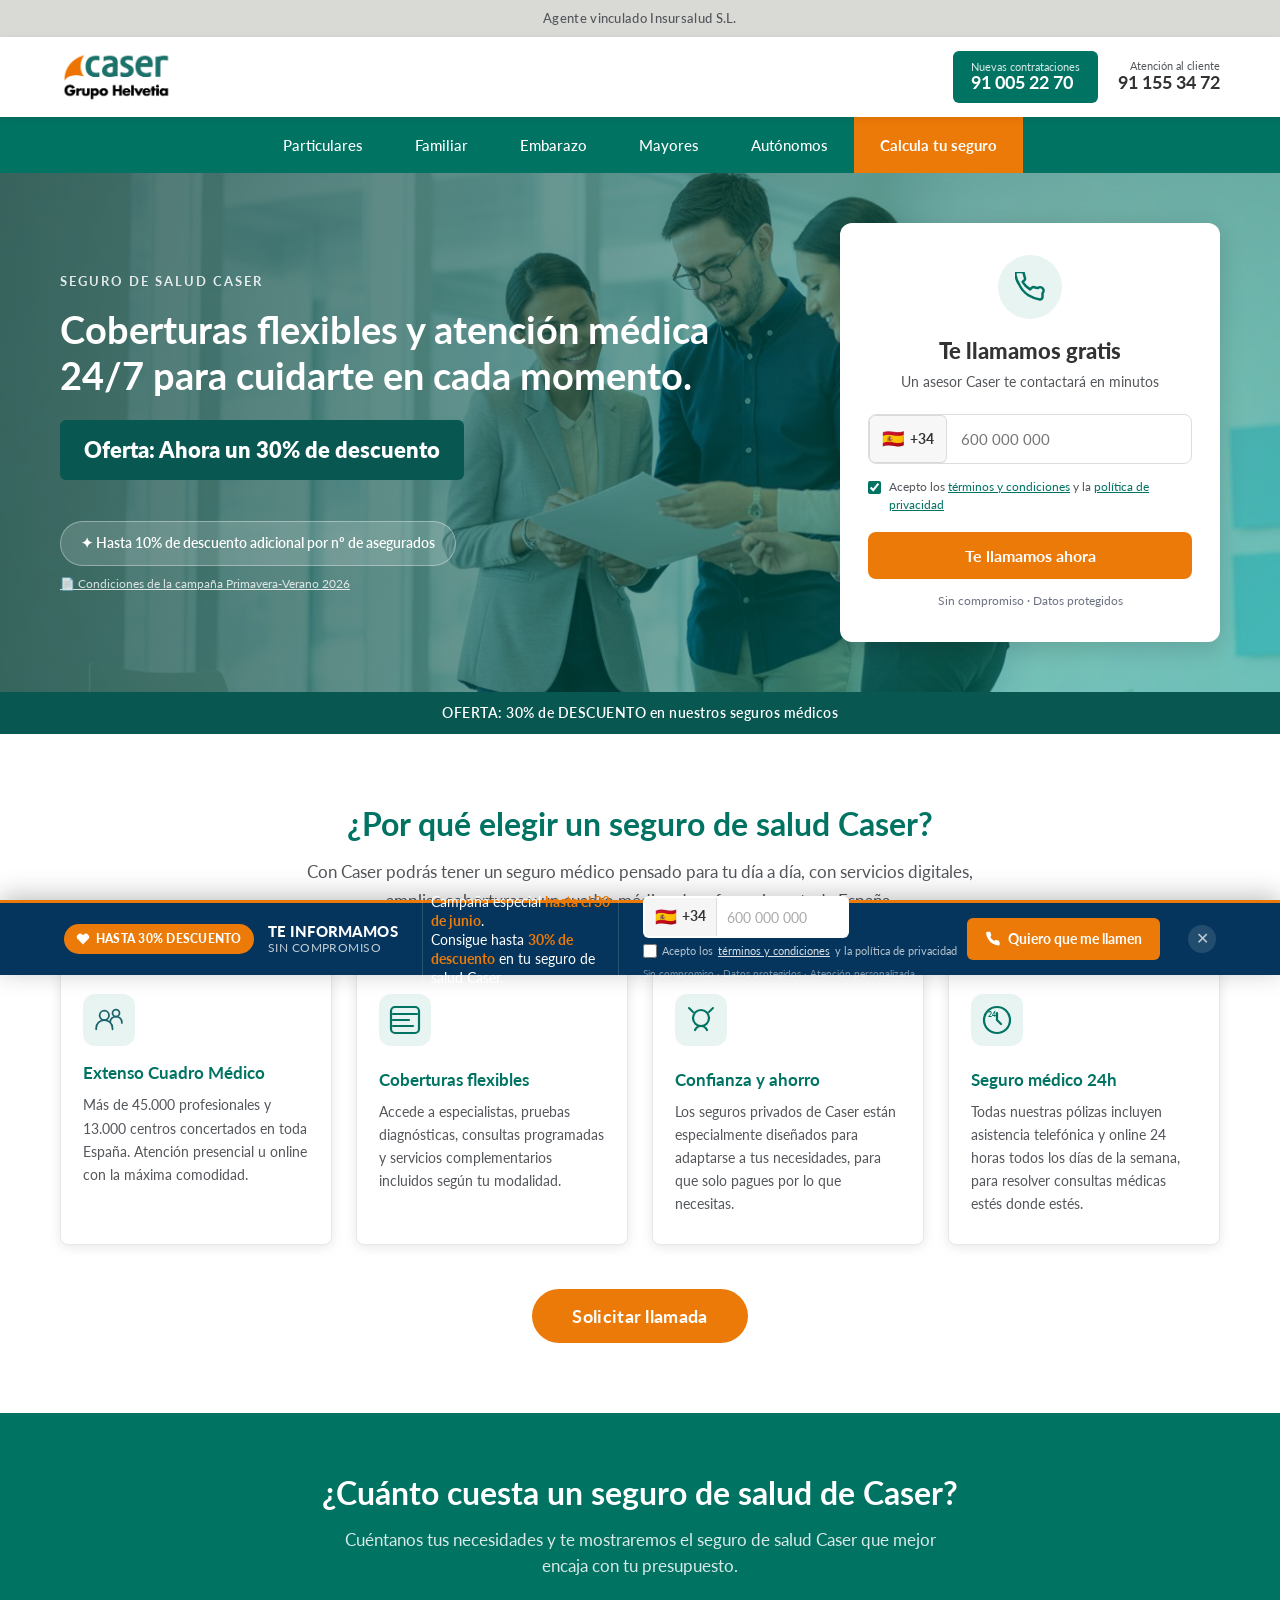
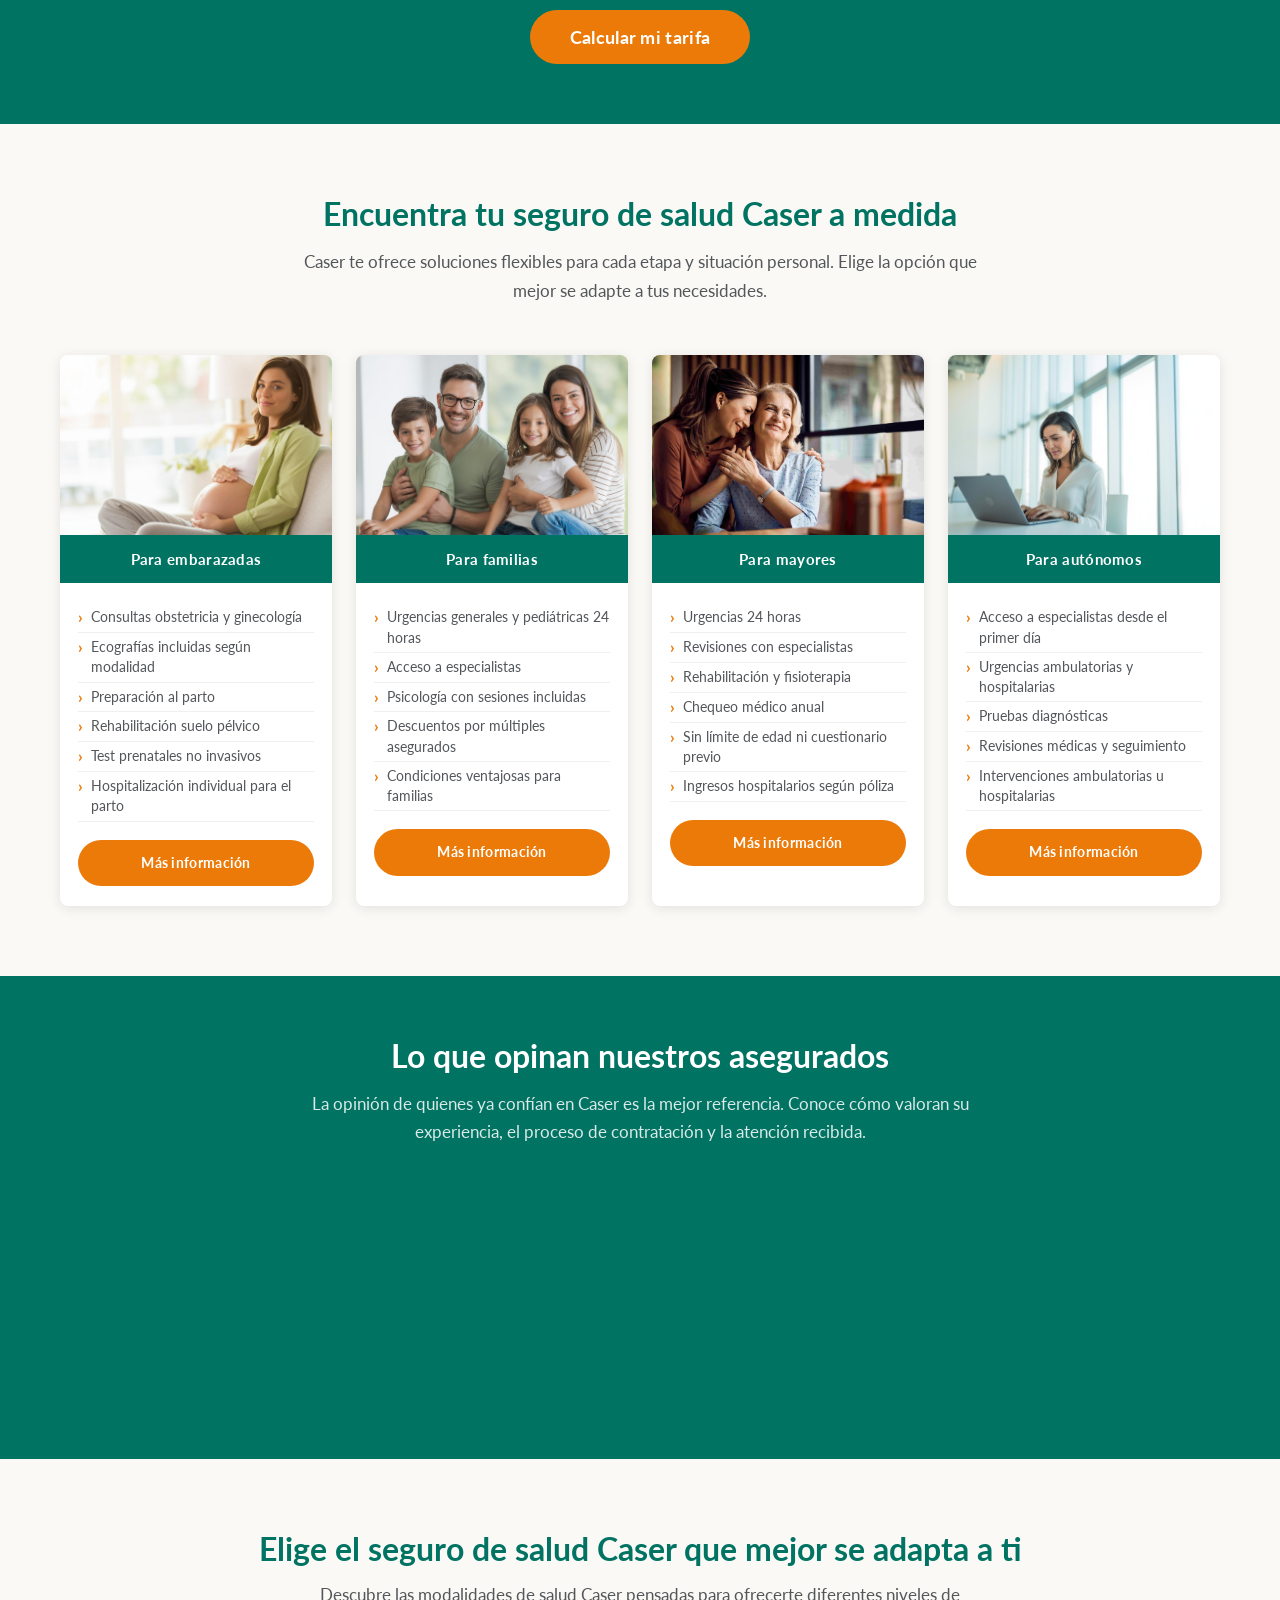
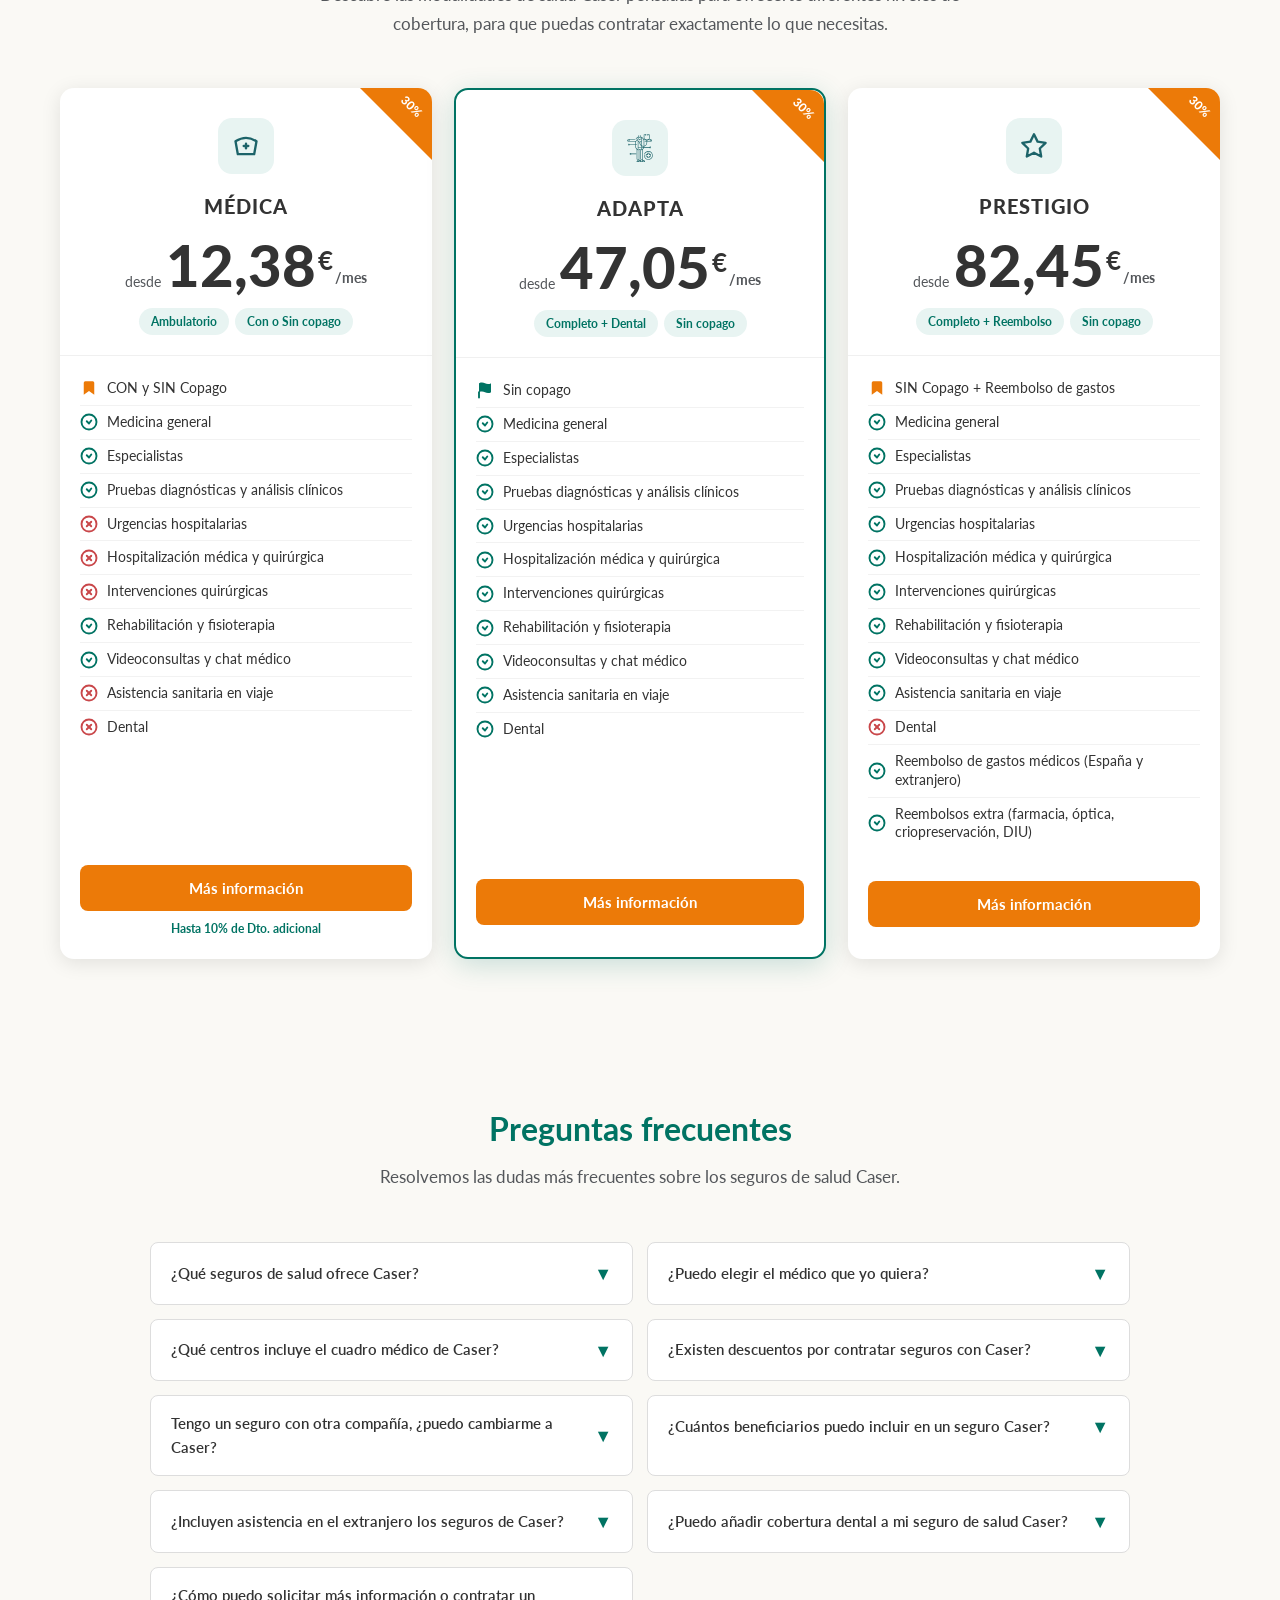
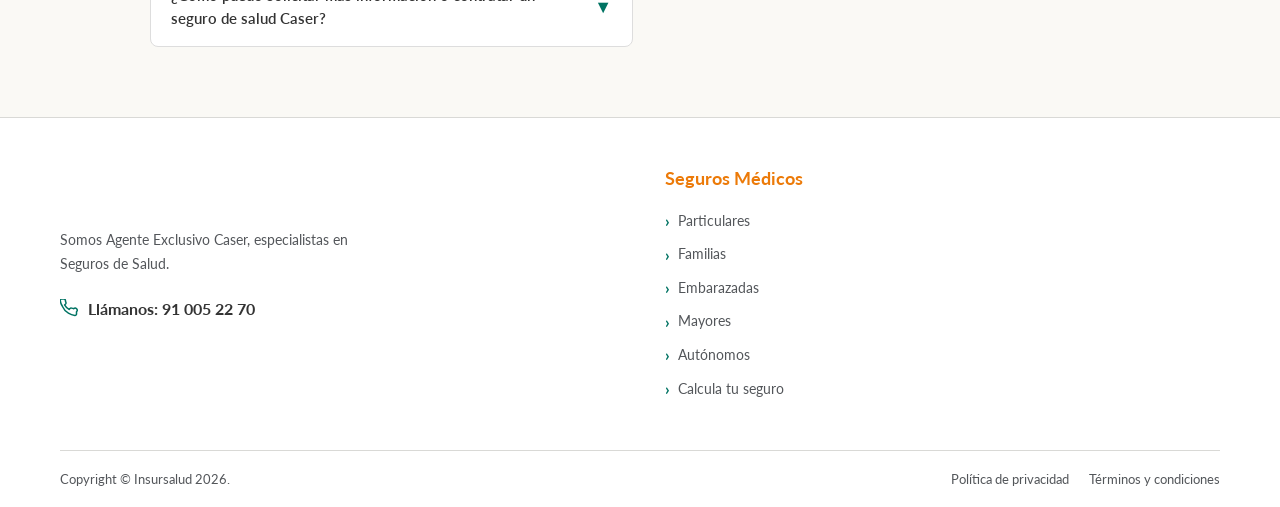
==== index.html @ 0f6c4bd5 "fix: cache bust v20260522 CSS+JS para banner sticky" ====
<!DOCTYPE html>
<html lang="es">
<head>
  <meta charset="UTF-8">
  <meta name="viewport" content="width=device-width, initial-scale=1.0">
  <meta name="description" content="Seguro de Salud Caser - Coberturas flexibles y atención médica 24/7. Hasta 30% de descuento + 1 mes gratis. Más de 45.000 profesionales y 13.000 centros.">
  <title>SEGURO DE SALUD CASER | Hasta 30% dto. y 1 mes gratis</title>
  <link rel="preconnect" href="https://fonts.googleapis.com">
  <link href="https://fonts.googleapis.com/css2?family=Lato:wght@400;700;900&display=swap" rel="stylesheet">
  <link rel="stylesheet" href="/css/styles.css?v=20260522">
  <!-- Google Tag Manager -->
  <script>(function(w,d,s,l,i){w[l]=w[l]||[];w[l].push({'gtm.start':
  new Date().getTime(),event:'gtm.js'});var f=d.getElementsByTagName(s)[0],
  j=d.createElement(s),dl=l!='dataLayer'?'&l='+l:'';j.async=true;j.src=
  'https://www.googletagmanager.com/gtm.js?id='+i+dl;f.parentNode.insertBefore(j,f);
  })(window,document,'script','dataLayer','GTM-MCS2XJCK');</script>
  <!-- End Google Tag Manager -->
  <!-- SEO Optimizado -->
  <link rel="canonical" href="https://caser.ofertaseguromedico.es/">
  <link rel="icon" type="image/svg+xml" href="/images/favicon.svg">
  <link rel="apple-touch-icon" href="/images/favicon.svg">
  <meta property="og:title" content="Seguro de Salud Caser | Hasta 30% de descuento">
  <meta property="og:description" content="Seguro de Salud Caser con coberturas flexibles y atención médica 24/7. Hasta 30% de descuento. Más de 45.000 profesionales y 13.000 centros en toda España.">
  <meta property="og:image" content="https://caser.ofertaseguromedico.es/images/hero-home.webp">
  <meta property="og:url" content="https://caser.ofertaseguromedico.es/">
  <meta property="og:type" content="website">
  <meta property="og:locale" content="es_ES">
  <meta property="og:site_name" content="Caser Seguros de Salud — Insursalud">
  <meta name="twitter:card" content="summary_large_image">
  <meta name="twitter:title" content="Seguro de Salud Caser | Hasta 30% de descuento">
  <meta name="twitter:description" content="Coberturas flexibles y atención médica 24/7. Hasta 30% de descuento. Solicita tu precio personalizado.">
  <meta name="twitter:image" content="https://caser.ofertaseguromedico.es/images/hero-home.webp">
  <script type="application/ld+json">
  {
    "@context": "https://schema.org",
    "@graph": [
    {
      "@type": "InsuranceAgency",
      "@id": "https://caser.ofertaseguromedico.es/#organization",
      "name": "Insursalud S.L. — Agente Caser Seguros",
      "url": "https://caser.ofertaseguromedico.es/",
      "logo": {
        "@type": "ImageObject",
        "url": "https://caser.ofertaseguromedico.es/images/logo-caser.png"
      },
      "description": "Agente exclusivo de Caser Seguros especializado en seguros de salud. Inscrito en la DGSFP con clave AJ0374.",
      "telephone": "+34910052270",
      "address": {
        "@type": "PostalAddress",
        "streetAddress": "Carril de los Caleros, 8 G 2-B",
        "addressLocality": "Madrid",
        "postalCode": "28023",
        "addressCountry": "ES"
      },
      "areaServed": "ES",
      "priceRange": "€€"
    },
    {
      "@type": "WebSite",
      "@id": "https://caser.ofertaseguromedico.es/#website",
      "url": "https://caser.ofertaseguromedico.es/",
      "name": "Caser Seguros de Salud",
      "description": "Seguros de salud Caser: particulares, familiar, embarazo, mayores y autónomos.",
      "inLanguage": "es-ES",
      "publisher": {"@id": "https://caser.ofertaseguromedico.es/#organization"}
    },,
    {
      "@type": "BreadcrumbList",
      "itemListElement": [
      {
        "@type": "ListItem",
        "position": 1,
        "name": "Inicio",
        "item": "https://caser.ofertaseguromedico.es/"
      }
      ]
    },
    {
      "@type": "FAQPage",
      "mainEntity": [
      {
        "@type": "Question",
        "name": "¿Qué seguros de salud ofrece Caser?",
        "acceptedAnswer": {
          "@type": "Answer",
          "text": "Caser ofrece tres modalidades principales: Médica (ambulatorio con o sin copago), Adapta (completo + dental, sin copago) y Prestigio (completo + reembolso de gastos, sin copago). También dispone de coberturas especiales para embarazadas, familias, mayores y autónomos."
        }
      },
      {
        "@type": "Question",
        "name": "¿Puedo elegir el médico que yo quiera?",
        "acceptedAnswer": {
          "@type": "Answer",
          "text": "Sí. Con el seguro Caser tienes acceso a más de 45.000 médicos y especialistas en toda España. Con la modalidad Prestigio también puedes acudir a médicos fuera del cuadro médico y solicitar reembolso de los gastos."
        }
      },
      {
        "@type": "Question",
        "name": "¿Qué centros incluye el cuadro médico de Caser?",
        "acceptedAnswer": {
          "@type": "Answer",
          "text": "El cuadro médico de Caser incluye más de 13.000 centros concertados en toda España, entre clínicas, hospitales y consultas especializadas."
        }
      },
      {
        "@type": "Question",
        "name": "¿Existen descuentos por contratar seguros con Caser?",
        "acceptedAnswer": {
          "@type": "Answer",
          "text": "Sí. Actualmente dispones de un 30% de descuento directo más 1 mes gratis. Además, puedes obtener hasta un 10% adicional de descuento en función del número de asegurados que incluyas en tu póliza."
        }
      },
      {
        "@type": "Question",
        "name": "¿Cuánto cuesta un seguro de salud Caser?",
        "acceptedAnswer": {
          "@type": "Answer",
          "text": "Los seguros de salud Caser comienzan desde 12,38€/mes para la modalidad Médica, desde 47,05€/mes para Adapta y desde 82,45€/mes para Prestigio. El precio final depende de la edad y número de asegurados."
        }
      }
      ]
    }
    ]
  }
  </script>
</head>
<body>
  <!-- Google Tag Manager (noscript) -->
  <noscript><iframe src="https://www.googletagmanager.com/ns.html?id=GTM-MCS2XJCK"
  height="0" width="0" style="display:none;visibility:hidden"></iframe></noscript>
  <!-- End Google Tag Manager (noscript) -->

  <!-- TOP BAR -->
  <div class="top-bar">Agente vinculado Insursalud S.L.</div>

  <!-- HEADER -->
  <header class="site-header">
    <div class="container">
      <div class="header-inner">
        <a href="/" class="site-logo">
          <img src="/images/logo-caser.png" alt="Caser Seguros de Salud" class="logo-img">
        </a>
        <div class="header-phones">
          <a href="tel:910052270" class="phone-cta">
            <div>
              <span class="label">Nuevas contrataciones</span>
              <span class="number">91 005 22 70</span>
            </div>
          </a>
          <div class="phone-secondary">
            <span class="label">Atención al cliente</span>
            <a href="tel:911553472" class="number">91 155 34 72</a>
          </div>
        </div>
      </div>
    </div>
  </header>

  <!-- NAVEGACIÓN -->
  <nav class="main-nav" role="navigation" aria-label="Navegación principal">
    <div class="container">
      <button class="nav-toggle" aria-label="Abrir menú" onclick="toggleNav()">☰</button>
      <div class="nav-inner" id="mainNav">
        <a href="/particulares">Particulares</a>
        <a href="/familiar">Familiar</a>
        <a href="/embarazo">Embarazo</a>
        <a href="/mayores">Mayores</a>
        <a href="/autonomos">Autónomos</a>
        <button type="button" class="nav-cta" onclick="openCallModal('')" style="cursor:pointer;border:none;">Calcula tu seguro</button>
      </div>
    </div>
  </nav>

  <!-- HERO -->
  <section class="hero">
    <div class="hero-inner">
      <div class="hero-text">
        <p class="eyebrow">SEGURO DE SALUD CASER</p>
        <h1>Coberturas flexibles y atención médica 24/7 para cuidarte en cada momento.</h1>
        <div class="hero-badge">Oferta: Ahora un 30% de descuento</div>
        <br><br>
        <span class="hero-descuento">✦ Hasta 10% de descuento adicional por nº de asegurados</span>
        <br>
        <a href="/docs/Condiciones-promocion-Primavera-Verano-2026.pdf" target="_blank" rel="noopener" style="font-size:12px;color:#fff;opacity:0.8;text-decoration:underline;margin-top:8px;display:inline-block;">📄 Condiciones de la campaña Primavera-Verano 2026</a>
      </div>
      <div class="hero-form-card">
      <div class="hf-icon"><svg xmlns="http://www.w3.org/2000/svg" width="30" height="30" viewBox="0 0 24 24" fill="none" stroke="currentColor" stroke-width="2" stroke-linecap="round" stroke-linejoin="round"><path d="M22 16.92v3a2 2 0 01-2.18 2 19.79 19.79 0 01-8.63-3.07A19.5 19.5 0 013.31 9.9 19.79 19.79 0 01.22 1.28 2 2 0 012.2 0h3a2 2 0 012 1.72c.127.96.361 1.903.7 2.81a2 2 0 01-.45 2.11L6.09 7.91a16 16 0 006 6l1.27-1.27a2 2 0 012.11-.45c.907.339 1.85.573 2.81.7A2 2 0 0122 16.92z"/></svg></div>
      <h3>Te llamamos gratis</h3>
      <p class="hf-sub">Un asesor Caser te contactará en minutos</p>
      <div class="hf-wrap" id="heroFormWrap">
        <div class="hf-phone">
          <div class="phone-prefix">
            <span class="flag">🇪🇸</span>
            <span>+34</span>
          </div>
          <input type="tel" id="heroPhone" placeholder="600 000 000" maxlength="11" oninput="formatPhone(this)" onkeydown="if(event.key==='Enter'){submitHeroForm();}">
        </div>
        <span class="phone-error-msg" id="heroPhoneError"></span>
        <div class="hf-check">
          <input type="checkbox" id="heroTerms" checked>
          <label for="heroTerms">Acepto los <a href="#" onclick="openLegalModal();return false;">términos y condiciones</a> y la <a href="#" onclick="openLegalModal();return false;">política de privacidad</a></label>
        </div>
        <button type="button" class="hf-submit" onclick="submitHeroForm()">Te llamamos ahora</button>
        <p class="hf-footer">Sin compromiso · Datos protegidos</p>
      </div>
      <div id="heroFormSuccess" style="display:none; text-align:center; padding:10px 0 20px;">
        <div style="font-size:48px; margin-bottom:12px;">✅</div>
        <p style="font-size:17px; font-weight:700; color:var(--color-primary); margin-bottom:8px;">¡Recibido!</p>
        <p style="font-size:14px; color:var(--color-text-medium);">Te llamaremos en los próximos minutos.</p>
      </div>
    </div>
    </div>
  </section>

  <!-- OFERTA BAR -->
  <div class="oferta-bar">OFERTA: 30% de DESCUENTO en nuestros seguros médicos</div>

  <!-- POR QUÉ CASER -->
  <section class="why-section">
    <div class="container">
      <h2 class="section-title">¿Por qué elegir un seguro de salud Caser?</h2>
      <p class="section-subtitle">Con Caser podrás tener un seguro médico pensado para tu día a día, con servicios digitales, amplias coberturas y un cuadro médico de referencia en toda España.</p>

      <div class="features-grid">
        <div class="feature-card">
          <div class="feature-icon-wrap"><img src="/images/group.svg" alt="" width="28" height="28" class="svg-icon"></div>
          <h3>Extenso Cuadro Médico</h3>
          <p>Más de 45.000 profesionales y 13.000 centros concertados en toda España. Atención presencial u online con la máxima comodidad.</p>
        </div>
        <div class="feature-card">
          <svg class="feature-icon" viewBox="0 0 52 52" fill="none" xmlns="http://www.w3.org/2000/svg">
            <rect width="52" height="52" rx="12" fill="#e8f4f2"/>
            <path d="M14 20h24M14 26h16M14 32h20" stroke="#007363" stroke-width="2.2" stroke-linecap="round"/>
            <rect x="12" y="13" width="28" height="26" rx="4" stroke="#007363" stroke-width="2.2"/>
          </svg>
          <h3>Coberturas flexibles</h3>
          <p>Accede a especialistas, pruebas diagnósticas, consultas programadas y servicios complementarios incluidos según tu modalidad.</p>
        </div>
        <div class="feature-card">
          <svg class="feature-icon" viewBox="0 0 52 52" fill="none" xmlns="http://www.w3.org/2000/svg">
            <rect width="52" height="52" rx="12" fill="#e8f4f2"/>
            <circle cx="26" cy="24" r="8" stroke="#007363" stroke-width="2.2"/>
            <path d="M20 36c1.5-3 3-4 6-4s4.5 1 6 4" stroke="#007363" stroke-width="2.2" stroke-linecap="round"/>
            <path d="M34 18l4-4M18 18l-4-4" stroke="#007363" stroke-width="2" stroke-linecap="round"/>
          </svg>
          <h3>Confianza y ahorro</h3>
          <p>Los seguros privados de Caser están especialmente diseñados para adaptarse a tus necesidades, para que solo pagues por lo que necesitas.</p>
        </div>
        <div class="feature-card">
          <svg class="feature-icon" viewBox="0 0 52 52" fill="none" xmlns="http://www.w3.org/2000/svg">
            <rect width="52" height="52" rx="12" fill="#e8f4f2"/>
            <circle cx="26" cy="26" r="13" stroke="#007363" stroke-width="2.2"/>
            <path d="M26 19v7l4 4" stroke="#007363" stroke-width="2.2" stroke-linecap="round" stroke-linejoin="round"/>
            <text x="17" y="23" font-size="7" fill="#007363" font-weight="700">24</text>
          </svg>
          <h3>Seguro médico 24h</h3>
          <p>Todas nuestras pólizas incluyen asistencia telefónica y online 24 horas todos los días de la semana, para resolver consultas médicas estés donde estés.</p>
        </div>
      </div>

      <div class="why-cta">
        <button class="btn btn-cta btn-lg" onclick="openCallModal('')" style="cursor:pointer;">Solicitar llamada</button>
      </div>
    </div>
  </section>

  <!-- CTA PRECIO -->
  <section class="cta-section">
    <div class="container">
      <h2>¿Cuánto cuesta un seguro de salud de Caser?</h2>
      <p>Cuéntanos tus necesidades y te mostraremos el seguro de salud Caser que mejor encaja con tu presupuesto.</p>
      <button type="button" class="btn btn-cta btn-lg" onclick="openCallModal('')">Calcular mi tarifa</button>
    </div>
  </section>

  <!-- SEGUROS A MEDIDA -->
  <section class="products-section">
    <div class="container">
      <h2 class="section-title">Encuentra tu seguro de salud Caser a medida</h2>
      <p class="section-subtitle">Caser te ofrece soluciones flexibles para cada etapa y situación personal. Elige la opción que mejor se adapte a tus necesidades.</p>

      <div class="products-grid">
        <div class="product-card">
          <div class="product-card-img" style="background-image:url('/images/seguro-salud-embarazo-caser.jpeg');background-size:cover;background-position:center top;"></div>
          <div class="product-card-header">Para embarazadas</div>
          <div class="product-card-body">
            <ul>
              <li>Consultas obstetricia y ginecología</li>
              <li>Ecografías incluidas según modalidad</li>
              <li>Preparación al parto</li>
              <li>Rehabilitación suelo pélvico</li>
              <li>Test prenatales no invasivos</li>
              <li>Hospitalización individual para el parto</li>
            </ul>
            <a href="/embarazo" class="btn btn-cta">Más información</a>
          </div>
        </div>

        <div class="product-card">
          <div class="product-card-img" style="background-image:url('/images/seguro-salud-caser-familias.jpeg');background-size:cover;background-position:center top;"></div>
          <div class="product-card-header">Para familias</div>
          <div class="product-card-body">
            <ul>
              <li>Urgencias generales y pediátricas 24 horas</li>
              <li>Acceso a especialistas</li>
              <li>Psicología con sesiones incluidas</li>
              <li>Descuentos por múltiples asegurados</li>
              <li>Condiciones ventajosas para familias</li>
            </ul>
            <a href="/familiar" class="btn btn-cta">Más información</a>
          </div>
        </div>

        <div class="product-card">
          <div class="product-card-img" style="background-image:url('/images/seguro-salud-mayores-caser.jpg');background-size:cover;background-position:center top;"></div>
          <div class="product-card-header">Para mayores</div>
          <div class="product-card-body">
            <ul>
              <li>Urgencias 24 horas</li>
              <li>Revisiones con especialistas</li>
              <li>Rehabilitación y fisioterapia</li>
              <li>Chequeo médico anual</li>
              <li>Sin límite de edad ni cuestionario previo</li>
              <li>Ingresos hospitalarios según póliza</li>
            </ul>
            <a href="/mayores" class="btn btn-cta">Más información</a>
          </div>
        </div>

        <div class="product-card">
          <div class="product-card-img" style="background-image:url('/images/seguro-salud-autonomos-caser-hero.jpeg');background-size:cover;background-position:center top;"></div>
          <div class="product-card-header">Para autónomos</div>
          <div class="product-card-body">
            <ul>
              <li>Acceso a especialistas desde el primer día</li>
              <li>Urgencias ambulatorias y hospitalarias</li>
              <li>Pruebas diagnósticas</li>
              <li>Revisiones médicas y seguimiento</li>
              <li>Intervenciones ambulatorias u hospitalarias</li>
            </ul>
            <a href="/autonomos" class="btn btn-cta">Más información</a>
          </div>
        </div>
      </div>
    </div>
  </section>

  <!-- TESTIMONIOS -->
  <section class="testimonials-section">
    <div class="container">
      <h2 class="section-title">Lo que opinan nuestros asegurados</h2>
      <p class="section-subtitle">La opinión de quienes ya confían en Caser es la mejor referencia. Conoce cómo valoran su experiencia, el proceso de contratación y la atención recibida.</p>
      <div class="testimonials-grid">
        <div class="testimonial-card">
          <p>«El proceso fue muy sencillo. Me explicaron todas las opciones y contraté en pocos minutos. Estoy tranquila sabiendo que tengo un buen respaldo.»</p>
          <div class="testimonial-author">
            <strong>María L.</strong>
            <span>42 años – Zaragoza</span>
          </div>
        </div>
        <div class="testimonial-card">
          <p>«Necesitaba un seguro flexible y con atención digital. La app me permite resolver consultas rápido y sin desplazamientos. Muy cómodo.»</p>
          <div class="testimonial-author">
            <strong>Javier M.</strong>
            <span>36 años – Valencia</span>
          </div>
        </div>
        <div class="testimonial-card">
          <p>«Buscábamos una opción familiar y nos ayudaron a elegir la modalidad adecuada. El trato fue claro, cercano y sin complicaciones.»</p>
          <div class="testimonial-author">
            <strong>Carmen y Luis</strong>
            <span>Padres de 2 niños – Sevilla</span>
          </div>
        </div>
      </div>
    </div>
  </section>

  <!-- ====================== PLANES ====================== -->
  <section class="planes-section">
    <div class="container">
      <h2 class="section-title">Elige el seguro de salud Caser que mejor se adapta a ti</h2>
      <p class="section-subtitle">Descubre las modalidades de salud Caser pensadas para ofrecerte diferentes niveles de cobertura, para que puedas contratar exactamente lo que necesitas.</p>
      <div class="planes-grid planes-grid-3">

        <div class="pc">
          <div class="pc-badge"><span>30%</span></div>
          <div class="pc-top">
            <div class="pc-icon-box"><img src="/images/nurse.svg" alt="MÉDICA" width="28" height="28" class="svg-icon"></div>
            <div class="pc-name">MÉDICA</div>
            <div class="pc-price"><span class="pc-price-from">desde</span><span class="pc-price-num">12,38</span><span class="pc-price-currency">€</span><span class="pc-price-period">/mes</span></div>
            <div class="pc-tags"><span class="pc-tag">Ambulatorio</span><span class="pc-tag">Con o Sin copago</span></div>
          </div>
<ul class="pc-features">
            <li><svg xmlns="http://www.w3.org/2000/svg" class="pc-icon" viewBox="0 0 24 24" fill="#EC7A08"><path d="M19 21l-7-5-7 5V5a2 2 0 012-2h10a2 2 0 012 2z"/></svg> CON y SIN Copago</li>
            <li><svg xmlns="http://www.w3.org/2000/svg" class="pc-icon" viewBox="0 0 24 24" fill="none" stroke="#007363" stroke-width="2.5" stroke-linecap="round" stroke-linejoin="round"><circle cx="12" cy="12" r="10"/><polyline points="9 11 12 14 15 10"/></svg> Medicina general</li>
            <li><svg xmlns="http://www.w3.org/2000/svg" class="pc-icon" viewBox="0 0 24 24" fill="none" stroke="#007363" stroke-width="2.5" stroke-linecap="round" stroke-linejoin="round"><circle cx="12" cy="12" r="10"/><polyline points="9 11 12 14 15 10"/></svg> Especialistas</li>
            <li><svg xmlns="http://www.w3.org/2000/svg" class="pc-icon" viewBox="0 0 24 24" fill="none" stroke="#007363" stroke-width="2.5" stroke-linecap="round" stroke-linejoin="round"><circle cx="12" cy="12" r="10"/><polyline points="9 11 12 14 15 10"/></svg> Pruebas diagnósticas y análisis clínicos</li>
            <li><svg xmlns="http://www.w3.org/2000/svg" class="pc-icon" viewBox="0 0 24 24" fill="none" stroke="#c9474a" stroke-width="2.5" stroke-linecap="round" stroke-linejoin="round"><circle cx="12" cy="12" r="10"/><line x1="15" y1="9" x2="9" y2="15"/><line x1="9" y1="9" x2="15" y2="15"/></svg> Urgencias hospitalarias</li>
            <li><svg xmlns="http://www.w3.org/2000/svg" class="pc-icon" viewBox="0 0 24 24" fill="none" stroke="#c9474a" stroke-width="2.5" stroke-linecap="round" stroke-linejoin="round"><circle cx="12" cy="12" r="10"/><line x1="15" y1="9" x2="9" y2="15"/><line x1="9" y1="9" x2="15" y2="15"/></svg> Hospitalización médica y quirúrgica</li>
            <li><svg xmlns="http://www.w3.org/2000/svg" class="pc-icon" viewBox="0 0 24 24" fill="none" stroke="#c9474a" stroke-width="2.5" stroke-linecap="round" stroke-linejoin="round"><circle cx="12" cy="12" r="10"/><line x1="15" y1="9" x2="9" y2="15"/><line x1="9" y1="9" x2="15" y2="15"/></svg> Intervenciones quirúrgicas</li>
            <li><svg xmlns="http://www.w3.org/2000/svg" class="pc-icon" viewBox="0 0 24 24" fill="none" stroke="#007363" stroke-width="2.5" stroke-linecap="round" stroke-linejoin="round"><circle cx="12" cy="12" r="10"/><polyline points="9 11 12 14 15 10"/></svg> Rehabilitación y fisioterapia</li>
            <li><svg xmlns="http://www.w3.org/2000/svg" class="pc-icon" viewBox="0 0 24 24" fill="none" stroke="#007363" stroke-width="2.5" stroke-linecap="round" stroke-linejoin="round"><circle cx="12" cy="12" r="10"/><polyline points="9 11 12 14 15 10"/></svg> Videoconsultas y chat médico</li>
            <li><svg xmlns="http://www.w3.org/2000/svg" class="pc-icon" viewBox="0 0 24 24" fill="none" stroke="#c9474a" stroke-width="2.5" stroke-linecap="round" stroke-linejoin="round"><circle cx="12" cy="12" r="10"/><line x1="15" y1="9" x2="9" y2="15"/><line x1="9" y1="9" x2="15" y2="15"/></svg> Asistencia sanitaria en viaje</li>
            <li><svg xmlns="http://www.w3.org/2000/svg" class="pc-icon" viewBox="0 0 24 24" fill="none" stroke="#c9474a" stroke-width="2.5" stroke-linecap="round" stroke-linejoin="round"><circle cx="12" cy="12" r="10"/><line x1="15" y1="9" x2="9" y2="15"/><line x1="9" y1="9" x2="15" y2="15"/></svg> Dental</li>
          </ul>
          <div class="pc-footer">
            <button class="pc-btn" onclick="openCallModal('MÉDICA')">Más información</button>
            <p class="pc-discount-note">Hasta 10% de Dto. adicional</p>
          </div>
        </div>
        <div class="pc pc-featured">
          <div class="pc-badge"><span>30%</span></div>
          <div class="pc-top">
            <div class="pc-icon-box"><img src="/images/healthy-check.svg" alt="ADAPTA" width="28" height="28" class="svg-icon"></div>
            <div class="pc-name">ADAPTA</div>
            <div class="pc-price"><span class="pc-price-from">desde</span><span class="pc-price-num">47,05</span><span class="pc-price-currency">€</span><span class="pc-price-period">/mes</span></div>
            <div class="pc-tags"><span class="pc-tag">Completo + Dental</span><span class="pc-tag">Sin copago</span></div>
          </div>
<ul class="pc-features">
            <li><svg xmlns="http://www.w3.org/2000/svg" class="pc-icon" viewBox="0 0 24 24"><path fill="#007363" d="M4 15s1-1 4-1 5 2 8 2 4-1 4-1V3s-1 1-4 1-5-2-8-2-4 1-4 1z"/><line x1="4" y1="22" x2="4" y2="15" stroke="#007363" stroke-width="2.5" stroke-linecap="round"/></svg> Sin copago</li>
            <li><svg xmlns="http://www.w3.org/2000/svg" class="pc-icon" viewBox="0 0 24 24" fill="none" stroke="#007363" stroke-width="2.5" stroke-linecap="round" stroke-linejoin="round"><circle cx="12" cy="12" r="10"/><polyline points="9 11 12 14 15 10"/></svg> Medicina general</li>
            <li><svg xmlns="http://www.w3.org/2000/svg" class="pc-icon" viewBox="0 0 24 24" fill="none" stroke="#007363" stroke-width="2.5" stroke-linecap="round" stroke-linejoin="round"><circle cx="12" cy="12" r="10"/><polyline points="9 11 12 14 15 10"/></svg> Especialistas</li>
            <li><svg xmlns="http://www.w3.org/2000/svg" class="pc-icon" viewBox="0 0 24 24" fill="none" stroke="#007363" stroke-width="2.5" stroke-linecap="round" stroke-linejoin="round"><circle cx="12" cy="12" r="10"/><polyline points="9 11 12 14 15 10"/></svg> Pruebas diagnósticas y análisis clínicos</li>
            <li><svg xmlns="http://www.w3.org/2000/svg" class="pc-icon" viewBox="0 0 24 24" fill="none" stroke="#007363" stroke-width="2.5" stroke-linecap="round" stroke-linejoin="round"><circle cx="12" cy="12" r="10"/><polyline points="9 11 12 14 15 10"/></svg> Urgencias hospitalarias</li>
            <li><svg xmlns="http://www.w3.org/2000/svg" class="pc-icon" viewBox="0 0 24 24" fill="none" stroke="#007363" stroke-width="2.5" stroke-linecap="round" stroke-linejoin="round"><circle cx="12" cy="12" r="10"/><polyline points="9 11 12 14 15 10"/></svg> Hospitalización médica y quirúrgica</li>
            <li><svg xmlns="http://www.w3.org/2000/svg" class="pc-icon" viewBox="0 0 24 24" fill="none" stroke="#007363" stroke-width="2.5" stroke-linecap="round" stroke-linejoin="round"><circle cx="12" cy="12" r="10"/><polyline points="9 11 12 14 15 10"/></svg> Intervenciones quirúrgicas</li>
            <li><svg xmlns="http://www.w3.org/2000/svg" class="pc-icon" viewBox="0 0 24 24" fill="none" stroke="#007363" stroke-width="2.5" stroke-linecap="round" stroke-linejoin="round"><circle cx="12" cy="12" r="10"/><polyline points="9 11 12 14 15 10"/></svg> Rehabilitación y fisioterapia</li>
            <li><svg xmlns="http://www.w3.org/2000/svg" class="pc-icon" viewBox="0 0 24 24" fill="none" stroke="#007363" stroke-width="2.5" stroke-linecap="round" stroke-linejoin="round"><circle cx="12" cy="12" r="10"/><polyline points="9 11 12 14 15 10"/></svg> Videoconsultas y chat médico</li>
            <li><svg xmlns="http://www.w3.org/2000/svg" class="pc-icon" viewBox="0 0 24 24" fill="none" stroke="#007363" stroke-width="2.5" stroke-linecap="round" stroke-linejoin="round"><circle cx="12" cy="12" r="10"/><polyline points="9 11 12 14 15 10"/></svg> Asistencia sanitaria en viaje</li>
            <li><svg xmlns="http://www.w3.org/2000/svg" class="pc-icon" viewBox="0 0 24 24" fill="none" stroke="#007363" stroke-width="2.5" stroke-linecap="round" stroke-linejoin="round"><circle cx="12" cy="12" r="10"/><polyline points="9 11 12 14 15 10"/></svg> Dental</li>
          </ul>
          <div class="pc-footer">
            <button class="pc-btn" onclick="openCallModal('ADAPTA')">Más información</button>
          </div>
        </div>
        <div class="pc">
          <div class="pc-badge"><span>30%</span></div>
          <div class="pc-top">
            <div class="pc-icon-box"><img src="/images/star.svg" alt="PRESTIGIO" width="28" height="28" class="svg-icon"></div>
            <div class="pc-name">PRESTIGIO</div>
            <div class="pc-price"><span class="pc-price-from">desde</span><span class="pc-price-num">82,45</span><span class="pc-price-currency">€</span><span class="pc-price-period">/mes</span></div>
            <div class="pc-tags"><span class="pc-tag">Completo + Reembolso</span><span class="pc-tag">Sin copago</span></div>
          </div>
<ul class="pc-features">
            <li><svg xmlns="http://www.w3.org/2000/svg" class="pc-icon" viewBox="0 0 24 24" fill="#EC7A08"><path d="M19 21l-7-5-7 5V5a2 2 0 012-2h10a2 2 0 012 2z"/></svg> SIN Copago + Reembolso de gastos</li>
            <li><svg xmlns="http://www.w3.org/2000/svg" class="pc-icon" viewBox="0 0 24 24" fill="none" stroke="#007363" stroke-width="2.5" stroke-linecap="round" stroke-linejoin="round"><circle cx="12" cy="12" r="10"/><polyline points="9 11 12 14 15 10"/></svg> Medicina general</li>
            <li><svg xmlns="http://www.w3.org/2000/svg" class="pc-icon" viewBox="0 0 24 24" fill="none" stroke="#007363" stroke-width="2.5" stroke-linecap="round" stroke-linejoin="round"><circle cx="12" cy="12" r="10"/><polyline points="9 11 12 14 15 10"/></svg> Especialistas</li>
            <li><svg xmlns="http://www.w3.org/2000/svg" class="pc-icon" viewBox="0 0 24 24" fill="none" stroke="#007363" stroke-width="2.5" stroke-linecap="round" stroke-linejoin="round"><circle cx="12" cy="12" r="10"/><polyline points="9 11 12 14 15 10"/></svg> Pruebas diagnósticas y análisis clínicos</li>
            <li><svg xmlns="http://www.w3.org/2000/svg" class="pc-icon" viewBox="0 0 24 24" fill="none" stroke="#007363" stroke-width="2.5" stroke-linecap="round" stroke-linejoin="round"><circle cx="12" cy="12" r="10"/><polyline points="9 11 12 14 15 10"/></svg> Urgencias hospitalarias</li>
            <li><svg xmlns="http://www.w3.org/2000/svg" class="pc-icon" viewBox="0 0 24 24" fill="none" stroke="#007363" stroke-width="2.5" stroke-linecap="round" stroke-linejoin="round"><circle cx="12" cy="12" r="10"/><polyline points="9 11 12 14 15 10"/></svg> Hospitalización médica y quirúrgica</li>
            <li><svg xmlns="http://www.w3.org/2000/svg" class="pc-icon" viewBox="0 0 24 24" fill="none" stroke="#007363" stroke-width="2.5" stroke-linecap="round" stroke-linejoin="round"><circle cx="12" cy="12" r="10"/><polyline points="9 11 12 14 15 10"/></svg> Intervenciones quirúrgicas</li>
            <li><svg xmlns="http://www.w3.org/2000/svg" class="pc-icon" viewBox="0 0 24 24" fill="none" stroke="#007363" stroke-width="2.5" stroke-linecap="round" stroke-linejoin="round"><circle cx="12" cy="12" r="10"/><polyline points="9 11 12 14 15 10"/></svg> Rehabilitación y fisioterapia</li>
            <li><svg xmlns="http://www.w3.org/2000/svg" class="pc-icon" viewBox="0 0 24 24" fill="none" stroke="#007363" stroke-width="2.5" stroke-linecap="round" stroke-linejoin="round"><circle cx="12" cy="12" r="10"/><polyline points="9 11 12 14 15 10"/></svg> Videoconsultas y chat médico</li>
            <li><svg xmlns="http://www.w3.org/2000/svg" class="pc-icon" viewBox="0 0 24 24" fill="none" stroke="#007363" stroke-width="2.5" stroke-linecap="round" stroke-linejoin="round"><circle cx="12" cy="12" r="10"/><polyline points="9 11 12 14 15 10"/></svg> Asistencia sanitaria en viaje</li>
            <li><svg xmlns="http://www.w3.org/2000/svg" class="pc-icon" viewBox="0 0 24 24" fill="none" stroke="#c9474a" stroke-width="2.5" stroke-linecap="round" stroke-linejoin="round"><circle cx="12" cy="12" r="10"/><line x1="15" y1="9" x2="9" y2="15"/><line x1="9" y1="9" x2="15" y2="15"/></svg> Dental</li>
            <li><svg xmlns="http://www.w3.org/2000/svg" class="pc-icon" viewBox="0 0 24 24" fill="none" stroke="#007363" stroke-width="2.5" stroke-linecap="round" stroke-linejoin="round"><circle cx="12" cy="12" r="10"/><polyline points="9 11 12 14 15 10"/></svg> Reembolso de gastos médicos (España y extranjero)</li>
            <li><svg xmlns="http://www.w3.org/2000/svg" class="pc-icon" viewBox="0 0 24 24" fill="none" stroke="#007363" stroke-width="2.5" stroke-linecap="round" stroke-linejoin="round"><circle cx="12" cy="12" r="10"/><polyline points="9 11 12 14 15 10"/></svg> Reembolsos extra (farmacia, óptica, criopreservación, DIU)</li>
          </ul>
          <div class="pc-footer">
            <button class="pc-btn" onclick="openCallModal('PRESTIGIO')">Más información</button>
          </div>
        </div>
      </div>
    </div>
  </section>
  <!-- ==================== FIN PLANES ====================

  <!-- FAQ -->
  <section class="faq-section">
    <div class="container">
      <h2 class="section-title">Preguntas frecuentes</h2>
      <p class="section-subtitle">Resolvemos las dudas más frecuentes sobre los seguros de salud Caser.</p>

      <div class="faq-grid">
        <div class="faq-item" onclick="toggleFaq(this)">
          <div class="faq-question">
            ¿Qué seguros de salud ofrece Caser?
            <span class="faq-icon">▼</span>
          </div>
          <div class="faq-answer">Caser ofrece tres modalidades principales: Médica (ambulatorio con o sin copago), Adapta (completo + dental, sin copago) y Prestigio (completo + reembolso de gastos, sin copago). También dispone de coberturas especiales para embarazadas, familias, mayores y autónomos.</div>
        </div>

        <div class="faq-item" onclick="toggleFaq(this)">
          <div class="faq-question">
            ¿Puedo elegir el médico que yo quiera?
            <span class="faq-icon">▼</span>
          </div>
          <div class="faq-answer">Sí. Con el seguro Caser tienes acceso a más de 45.000 médicos y especialistas en toda España. Con la modalidad Prestigio también puedes acudir a médicos fuera del cuadro médico y solicitar reembolso de los gastos.</div>
        </div>

        <div class="faq-item" onclick="toggleFaq(this)">
          <div class="faq-question">
            ¿Qué centros incluye el cuadro médico de Caser?
            <span class="faq-icon">▼</span>
          </div>
          <div class="faq-answer">El cuadro médico de Caser incluye más de 13.000 centros concertados en toda España, entre clínicas, hospitales y consultas especializadas. Puedes consultar el cuadro médico completo en la web oficial de Caser.</div>
        </div>

        <div class="faq-item" onclick="toggleFaq(this)">
          <div class="faq-question">
            ¿Existen descuentos por contratar seguros con Caser?
            <span class="faq-icon">▼</span>
          </div>
          <div class="faq-answer">Sí. Actualmente dispones de un 30% de descuento directo más 1 mes gratis. Además, puedes obtener hasta un 10% adicional de descuento en función del número de asegurados que incluyas en tu póliza.</div>
        </div>

        <div class="faq-item" onclick="toggleFaq(this)">
          <div class="faq-question">
            Tengo un seguro con otra compañía, ¿puedo cambiarme a Caser?
            <span class="faq-icon">▼</span>
          </div>
          <div class="faq-answer">Por supuesto. Puedes cambiar tu seguro médico a Caser en cualquier momento. Nuestros asesores te guiarán en el proceso para que el cambio sea sencillo y sin interrupciones en tu cobertura.</div>
        </div>

        <div class="faq-item" onclick="toggleFaq(this)">
          <div class="faq-question">
            ¿Cuántos beneficiarios puedo incluir en un seguro Caser?
            <span class="faq-icon">▼</span>
          </div>
          <div class="faq-answer">Puedes incluir todos los miembros de tu familia o grupo que desees. A mayor número de asegurados, mayor descuento obtendrás, hasta un 10% adicional sobre el precio de la póliza.</div>
        </div>

        <div class="faq-item" onclick="toggleFaq(this)">
          <div class="faq-question">
            ¿Incluyen asistencia en el extranjero los seguros de Caser?
            <span class="faq-icon">▼</span>
          </div>
          <div class="faq-answer">Las modalidades Adapta y Prestigio incluyen asistencia sanitaria en viaje al extranjero. Con el seguro Prestigio, además, puedes obtener reembolso de gastos médicos incurridos tanto en España como en el extranjero.</div>
        </div>

        <div class="faq-item" onclick="toggleFaq(this)">
          <div class="faq-question">
            ¿Puedo añadir cobertura dental a mi seguro de salud Caser?
            <span class="faq-icon">▼</span>
          </div>
          <div class="faq-answer">La modalidad Adapta incluye cobertura dental de serie. Si contratas la modalidad Médica, puedes consultar con nuestros asesores las opciones para añadir cobertura dental complementaria.</div>
        </div>

        <div class="faq-item" onclick="toggleFaq(this)">
          <div class="faq-question">
            ¿Cómo puedo solicitar más información o contratar un seguro de salud Caser?
            <span class="faq-icon">▼</span>
          </div>
          <div class="faq-answer">Puedes solicitar información llamando al 91 005 22 70 (nuevas contrataciones), rellenando el formulario de esta página o calculando tu tarifa directamente en nuestra sección "Calcula tu seguro". Uno de nuestros asesores te contactará sin compromiso.</div>
        </div>
      </div>
    </div>
  </section>

  <!-- FOOTER -->
  <footer class="site-footer">
    <div class="container">
      <div class="footer-inner">
        <div class="footer-brand">
          <div class="logo-wrap">
            <img src="/images/logo-caser-blanco.png" alt="Caser Seguros" class="logo-img-footer">
          </div>
          <p>Somos Agente Exclusivo Caser, especialistas en Seguros de Salud.</p>
          <div class="footer-phone">
            <svg width="18" height="18" viewBox="0 0 24 24" fill="none" stroke="#007363" stroke-width="2" stroke-linecap="round" stroke-linejoin="round"><path d="M22 16.92v3a2 2 0 01-2.18 2 19.79 19.79 0 01-8.63-3.07A19.5 19.5 0 013.31 9.9 19.79 19.79 0 01.22 1.28 2 2 0 012.2 0h3a2 2 0 012 1.72c.127.96.361 1.903.7 2.81a2 2 0 01-.45 2.11L6.09 7.91a16 16 0 006 6l1.27-1.27a2 2 0 012.11-.45c.907.339 1.85.573 2.81.7A2 2 0 0122 16.92z"/></svg>
            <span>Llámanos: <a href="tel:910052270">91 005 22 70</a></span>
          </div>
        </div>
        <div class="footer-nav">
          <h4>Seguros Médicos</h4>
          <ul>
            <li><a href="/particulares">Particulares</a></li>
            <li><a href="/familiar">Familias</a></li>
            <li><a href="/embarazo">Embarazadas</a></li>
            <li><a href="/mayores">Mayores</a></li>
            <li><a href="/autonomos">Autónomos</a></li>
            <li><a href="#" onclick="openCallModal('');return false;">Calcula tu seguro</a></li>
          </ul>
        </div>
      </div>
      <div class="footer-bottom">
        <p>Copyright © Insursalud 2026.</p>
        <div class="footer-legal">
          <a href="#" onclick="openLegalModal();return false;">Política de privacidad</a>
          <a href="#" onclick="openLegalModal();return false;">Términos y condiciones</a>
        </div>
      </div>
    </div>
  </footer>

  <!-- MODAL TE LLAMAMOS -->
  <div class="call-modal-overlay" id="callModal">
    <div class="call-modal">
      <button class="call-modal-close" onclick="closeCallModal()">&times;</button>
      <div class="call-modal-icon">
        <svg xmlns="http://www.w3.org/2000/svg" viewBox="0 0 24 24" fill="none" stroke="#007363" stroke-width="2" stroke-linecap="round" stroke-linejoin="round"><path d="M22 16.92v3a2 2 0 01-2.18 2 19.79 19.79 0 01-8.63-3.07A19.5 19.5 0 013.31 9.9 19.79 19.79 0 01.22 1.28 2 2 0 012.2 0h3a2 2 0 012 1.72c.127.96.361 1.903.7 2.81a2 2 0 01-.45 2.11L6.09 7.91a16 16 0 006 6l1.27-1.27a2 2 0 012.11-.45c.907.339 1.85.573 2.81.7A2 2 0 0122 16.92z"/></svg>
      </div>
      <h3>Te llamamos gratis</h3>
      <p class="call-modal-sub">Un asesor Caser te contactará en minutos</p>
      <span class="call-modal-plan-name" id="callModalPlanName"></span>

      <!-- Formulario -->
      <div class="call-modal-form-wrap">
        <div class="call-modal-phone">
          <div class="phone-prefix"><span>🇪🇸</span><span>+34</span></div>
          <input type="tel" placeholder="600 000 000" id="callModalPhone" maxlength="11" oninput="formatPhone(this)" onkeydown="if(event.key==='Enter'){submitCallModal();}">
        </div>
        <span class="phone-error-msg" id="callModalPhoneError"></span>
        <div class="call-modal-check">
          <input type="checkbox" id="callModalTerms" checked>
          <label for="callModalTerms">Acepto los <a href="#" onclick="openLegalModal();return false;">términos y condiciones</a> y la <a href="#" onclick="openLegalModal();return false;">política de privacidad</a></label>
        </div>
        <!-- Campo oculto tarificador para HubSpot -->
        <input type="hidden" id="callModalTarificador" value="400">
        <button type="button" class="call-modal-submit" onclick="submitCallModal()">Te llamamos ahora</button>
      </div>

      <!-- Estado de éxito -->
      <div id="callModalSuccess" style="display:none; text-align:center; padding: 10px 0 20px;">
        <div style="font-size:48px; margin-bottom:12px;">✅</div>
        <p style="font-size:17px; font-weight:700; color:var(--color-primary); margin-bottom:8px;">¡Recibido!</p>
        <p style="font-size:14px; color:var(--color-text-medium);">Te llamaremos en los próximos minutos.</p>
        <button onclick="closeCallModal()" style="margin-top:18px; background:var(--color-primary); color:#fff; border:none; border-radius:8px; padding:10px 28px; font-size:14px; font-weight:700; cursor:pointer;">Cerrar</button>
      </div>

      <p class="call-modal-footer-note">Sin compromiso · Datos protegidos</p>
    </div>
  </div>


  <script src="/js/main.js?v=20260522c"></script>
  <!-- ── BARRA FLOTANTE MOBILE ── -->
  <div class="mobile-cta-bar">
    <button type="button" class="mcta-btn mcta-modal" onclick="openCallModal('')">
      <svg xmlns="http://www.w3.org/2000/svg" width="18" height="18" viewBox="0 0 24 24" fill="none" stroke="currentColor" stroke-width="2.2" stroke-linecap="round" stroke-linejoin="round"><path d="M22 16.92v3a2 2 0 01-2.18 2 19.79 19.79 0 01-8.63-3.07A19.5 19.5 0 013.31 9.9 19.79 19.79 0 01.22 1.28 2 2 0 012.2 0h3a2 2 0 012 1.72c.127.96.361 1.903.7 2.81a2 2 0 01-.45 2.11L6.09 7.91a16 16 0 006 6l1.27-1.27a2 2 0 012.11-.45c.907.339 1.85.573 2.81.7A2 2 0 0122 16.92z"/></svg>
      Te llamamos
    </button>
    <a class="mcta-btn mcta-tel" href="tel:910052270">
      <svg xmlns="http://www.w3.org/2000/svg" width="18" height="18" viewBox="0 0 24 24" fill="none" stroke="currentColor" stroke-width="2.2" stroke-linecap="round" stroke-linejoin="round"><path d="M22 16.92v3a2 2 0 01-2.18 2 19.79 19.79 0 01-8.63-3.07A19.5 19.5 0 013.31 9.9 19.79 19.79 0 01.22 1.28 2 2 0 012.2 0h3a2 2 0 012 1.72c.127.96.361 1.903.7 2.81a2 2 0 01-.45 2.11L6.09 7.91a16 16 0 006 6l1.27-1.27a2 2 0 012.11-.45c.907.339 1.85.573 2.81.7A2 2 0 0122 16.92z"/></svg>
      91 005 22 70
    </a>
  </div>


  <!-- MODAL AVISO LEGAL / POLÍTICA DE PRIVACIDAD -->
  <div class="legal-modal-overlay" id="legalModal" role="dialog" aria-modal="true" aria-labelledby="legalModalTitle">
    <div class="legal-modal">
      <button class="legal-modal-close" onclick="closeLegalModal()" aria-label="Cerrar">&times;</button>

      <h2 id="legalModalTitle">Aviso Legal y Política de Privacidad</h2>

      <div class="legal-block">
        <p><strong>INSURSALUD, S.L.</strong> inscrita en la Dirección General de Seguros y Fondos de Pensiones (DGSFP) con la clave AJ0374, autorizada para realizar la actividad de mediación de seguros con contrato de agencia vinculada con <strong>CASER SEGUROS</strong>.</p>
        <p>CIF: B-21975222</p>
        <p>INSURSALUD tiene concertado un seguro de Responsabilidad Civil y cubiertas las garantías financieras conforme a la normativa vigente.</p>
      </div>

      <h3>Finalidad</h3>
      <p>Directorio de contactos, gestión administrativa y comercial de INSURSALUD, S.L. para la celebración, como mediador, de contratos de seguros con la entidad CASER SEGUROS Y REASEGUROS, S.A. y, en su caso, con otras aseguradoras con las que mantenga contrato de agencia vinculada debidamente inscrito en la DGSFP.</p>

      <h3>Legitimación</h3>
      <p>Celebración y ejecución de contrato y consentimiento del interesado.</p>

      <h3>Destinatarios</h3>
      <p>No se cederán datos a terceros, salvo obligación legal. No tendrán la consideración de terceros las entidades aseguradoras con las que INSURSALUD, S.L. mantenga contrato de agencia vinculada, así como las entidades con las que exista relación contractual necesaria para la prestación del servicio, y los proveedores que actúen como encargados del tratamiento conforme al artículo 28 del RGPD.</p>

      <h3>Derechos</h3>
      <p>De acceso, rectificación, supresión, limitación del tratamiento, portabilidad y oposición, tal como se detalla en la información adicional.</p>

      <h3>Información adicional</h3>
      <p>Puede consultar la información adicional y detallada sobre protección de datos personales contactando con nosotros en el teléfono <strong>91 005 22 70</strong>.</p>

      <hr class="legal-modal-divider">

      <h3>¿Quién es el responsable del tratamiento de tus datos?</h3>
      <div class="legal-block">
        <p><strong>INSURSALUD, S.L.</strong></p>
        <p>CIF: B-21975222</p>
        <p>Carril de los Caleros, 8 G 2-B, 28023 Madrid</p>
        <p>Teléfono: <a href="tel:910052270" style="color:var(--color-primary);">91 005 22 70</a></p>
      </div>

      <h3>¿Con qué finalidad tratamos tus datos personales?</h3>
      <p>Los datos personales que nos facilites serán tratados con las siguientes finalidades:</p>
      <ul>
        <li>Facilitarte la información solicitada sobre los productos y servicios de seguros que comercializamos.</li>
        <li>Gestionar las solicitudes y actividades propias de mediación de seguros, conforme a los contratos de agencia vinculada que INSURSALUD, S.L. mantiene con CASER SEGUROS y otras entidades debidamente autorizadas.</li>
        <li>Cumplir las obligaciones legales derivadas de la normativa de distribución de seguros, prevención del blanqueo de capitales y normativa fiscal.</li>
      </ul>
      <p>INSURSALUD, S.L. no utilizará tus datos personales para fines distintos de los anteriores sin tu consentimiento previo y expreso, y se compromete a mantener el secreto profesional y adoptar las medidas técnicas y organizativas adecuadas para garantizar su confidencialidad.</p>
      <p>En caso de que facilites datos de terceros, garantizas haberles informado y obtenido su consentimiento previo.</p>

      <h3>¿Por cuánto tiempo conservaremos tus datos?</h3>
      <p>Si el seguro no llega a formalizarse, los datos se conservarán durante un plazo máximo de dos años desde la última manifestación de interés.</p>
      <p>En caso de celebrarse el contrato de seguro, los datos se conservarán mientras dure la relación contractual y, posteriormente, durante el tiempo en que puedan exigirse responsabilidades legales o derivadas de la mediación (máximo cinco años).</p>

      <h3>¿Cuál es la base legal del tratamiento?</h3>
      <ul>
        <li><strong>Ejecución del contrato o medidas precontractuales</strong> (art. 6.1.b RGPD): para la gestión de solicitudes, elaboración de presupuestos y contratación de seguros.</li>
        <li><strong>Cumplimiento de obligaciones legales</strong> (art. 6.1.c RGPD): normativa de distribución de seguros, prevención del blanqueo de capitales, obligaciones contables y fiscales.</li>
        <li><strong>Consentimiento del interesado</strong> (art. 6.1.a RGPD): para el envío de comunicaciones comerciales y para la cesión de datos a las entidades aseguradoras con las que INSURSALUD mantiene contratos de agencia vinculada.</li>
      </ul>

      <h3>¿A qué destinatarios se comunicarán tus datos?</h3>
      <p>Tus datos podrán ser comunicados a:</p>
      <ul>
        <li>CASER SEGUROS Y REASEGUROS, S.A., y otras aseguradoras con las que INSURSALUD mantenga contrato de agencia vinculada.</li>
        <li>Administraciones públicas y autoridades competentes cuando sea legalmente exigible.</li>
        <li>Proveedores de servicios tecnológicos, informáticos o de soporte que actúen como encargados del tratamiento, bajo contrato conforme al artículo 28 del RGPD.</li>
      </ul>

      <h3>¿INSURSALUD te enviará comunicaciones comerciales?</h3>
      <p>Con tu consentimiento expreso, INSURSALUD, S.L. podrá contactarte por correo postal, electrónico, SMS u otros medios equivalentes para remitirte comunicaciones comerciales sobre productos y servicios aseguradores de CASER SEGUROS o de otras entidades con las que tenga contrato de agencia vinculada.</p>
      <p>Podrás revocar este consentimiento en cualquier momento llamando al <a href="tel:910052270" style="color:var(--color-primary);">91 005 22 70</a> o mediante comunicación escrita a la dirección postal de la empresa.</p>

      <h3>¿Cuáles son tus derechos cuando nos facilitas tus datos?</h3>
      <p>Puedes ejercitar tus derechos de acceso, rectificación, supresión, oposición, limitación del tratamiento y portabilidad de tus datos personales dirigiéndote a:</p>
      <div class="legal-block">
        <p><strong>INSURSALUD, S.L.</strong></p>
        <p>Teléfono: <a href="tel:910052270" style="color:var(--color-primary);">91 005 22 70</a></p>
      </div>
      <p>Asimismo, puedes presentar una reclamación ante la <strong>Agencia Española de Protección de Datos (AEPD)</strong> en <a href="https://www.aepd.es" target="_blank" rel="noopener" style="color:var(--color-primary);">www.aepd.es</a> si consideras que tus derechos no han sido atendidos adecuadamente.</p>

      <h3>Modificación de la política de privacidad</h3>
      <p>INSURSALUD, S.L. podrá modificar su política de privacidad en cualquier momento para adaptarla a cambios legislativos o de su actividad. Cualquier modificación relevante será comunicada de forma visible y, cuando proceda, se solicitará nuevamente tu consentimiento.</p>

      <h3>Sistema de exclusión publicitaria</h3>
      <p>Para evitar recibir publicidad no deseada de entidades con las que no mantengas relación, puedes inscribirte gratuitamente en el servicio de exclusión publicitaria <a href="https://www.listarobinson.es" target="_blank" rel="noopener" style="color:var(--color-primary);">www.listarobinson.es</a>. Los menores de 14 años deberán hacerlo a través de sus representantes legales.</p>

    </div>
  </div>

  <!-- ============================================================
       STICKY SCROLL BANNER — Desktop only — Campaña 30% descuento
       ============================================================ -->
  <div id="sticky-banner" role="complementary" aria-label="Oferta especial Caser">
    <div class="sb-inner">

      <!-- LEFT: Badge + headline -->
      <div class="sb-left">
        <div class="sb-badge">
          <svg viewBox="0 0 24 24" xmlns="http://www.w3.org/2000/svg"><path d="M20.84 4.61a5.5 5.5 0 0 0-7.78 0L12 5.67l-1.06-1.06a5.5 5.5 0 0 0-7.78 7.78l1.06 1.06L12 21.23l7.78-7.78 1.06-1.06a5.5 5.5 0 0 0 0-7.78z"/></svg>
          Hasta 30% DESCUENTO
        </div>
        <div class="sb-headline">
          <strong>Te informamos</strong>
          <span>Sin compromiso</span>
        </div>
      </div>

      <!-- CENTER: Campaign copy -->
      <div class="sb-copy">
        Campaña especial <strong>hasta el 30 de junio</strong>.<br>
        Consigue hasta <strong>30% de descuento</strong> en tu seguro de salud Caser.
      </div>

      <!-- RIGHT: Phone form -->
      <form class="sb-form" id="sb-form" novalidate>
        <div class="sb-right-col">
          <div class="sb-phone-wrap">
            <div class="sb-prefix">
              <span class="sb-flag">🇪🇸</span>
              <span>+34</span>
            </div>
            <input type="tel" id="sb-phone" placeholder="600 000 000" maxlength="11" autocomplete="tel" aria-label="Tu número de teléfono">
          </div>
          <label class="sb-terms">
            <input type="checkbox" id="sb-terms" required>
            Acepto los <a href="/legal.html" target="_blank">términos y condiciones</a> y la política de privacidad
          </label>
          <span class="sb-trust">Sin compromiso · Datos protegidos · Atención personalizada</span>
        </div>

        <button type="submit" class="sb-cta-btn" aria-label="Solicitar que me llamen">
          <svg viewBox="0 0 24 24" xmlns="http://www.w3.org/2000/svg"><path d="M22 16.92v3a2 2 0 0 1-2.18 2 19.79 19.79 0 0 1-8.63-3.07A19.5 19.5 0 0 1 4.69 12a19.79 19.79 0 0 1-3.07-8.67A2 2 0 0 1 3.6 1.27h3a2 2 0 0 1 2 1.72c.127.96.361 1.903.7 2.81a2 2 0 0 1-.45 2.11L7.91 8.91a16 16 0 0 0 6 6l.91-.91a2 2 0 0 1 2.11-.45c.907.339 1.85.573 2.81.7a2 2 0 0 1 1.72 2.02z"/></svg>
          Quiero que me llamen
        </button>
      </form>

      <!-- Close button -->
      <button class="sb-close" id="sb-close-btn" aria-label="Cerrar banner">✕</button>

      <!-- Error message -->
      <span class="sb-error" id="sb-error" role="alert"></span>
    </div>
  </div>
  <!-- END STICKY BANNER -->

</body>
</html>
---- css/styles.css ----
/* ============================================================
   CASER SEGUROS DE SALUD - Estilos Globales
   Colores extraídos de: caser.ofertaseguromedico.es
   ============================================================ */

/* ---- Variables de Color ---- */
:root {
  --color-primary: #007363;
  --color-primary-dark: #095751;
  --color-primary-light: #e8f4f2;
  --color-cta: #EC7A08;
  --color-cta-hover: #d46c06;
  --color-text: #333333;
  --color-text-medium: #53565A;
  --color-text-light: #6b7280;
  --color-light-gray: #D9D9D6;
  --color-off-white: #FAF9F5;
  --color-dark-blue: #05355C;
  --color-white: #ffffff;
  --color-check: #007363;
  --color-cross: #d9534f;

  /* Tipografía */
  --font-main: 'Lato', 'Helvetica Neue', Arial, sans-serif;
  --font-size-base: 16px;

  /* Espaciados */
  --section-padding: 70px 0;
  --container-max: 1200px;
  --border-radius: 8px;
  --border-radius-lg: 12px;
  --shadow: 0 2px 12px rgba(0,0,0,0.10);
  --shadow-hover: 0 6px 24px rgba(0,0,0,0.15);
}

/* ---- Reset & Base ---- */
*, *::before, *::after {
  box-sizing: border-box;
  margin: 0;
  padding: 0;
}

html {
  scroll-behavior: smooth;
}

body {
  font-family: var(--font-main);
  font-size: var(--font-size-base);
  color: var(--color-text);
  background: var(--color-white);
  line-height: 1.6;
}

a {
  text-decoration: none;
  color: inherit;
  transition: color 0.2s;
}

img {
  max-width: 100%;
  height: auto;
  display: block;
}

ul {
  list-style: none;
}

/* ---- Contenedor Principal ---- */
.container {
  max-width: var(--container-max);
  margin: 0 auto;
  padding: 0 20px;
}

/* ---- Botones ---- */
.btn {
  display: inline-block;
  padding: 14px 30px;
  border-radius: 30px;
  font-family: var(--font-main);
  font-size: 16px;
  font-weight: 700;
  cursor: pointer;
  border: none;
  transition: all 0.25s ease;
  text-align: center;
  letter-spacing: 0.3px;
}

.btn-cta {
  background: var(--color-cta);
  color: var(--color-white);
}
.btn-cta:hover {
  background: var(--color-cta-hover);
  transform: translateY(-2px);
  box-shadow: 0 4px 16px rgba(236,122,8,0.35);
  color: var(--color-white);
}

.btn-primary {
  background: var(--color-primary);
  color: var(--color-white);
}
.btn-primary:hover {
  background: var(--color-primary-dark);
  transform: translateY(-2px);
  color: var(--color-white);
}

.btn-outline {
  background: transparent;
  border: 2px solid var(--color-white);
  color: var(--color-white);
}
.btn-outline:hover {
  background: var(--color-white);
  color: var(--color-primary);
}

.btn-lg {
  padding: 16px 40px;
  font-size: 18px;
}

/* ---- Tipografía ---- */
h1, h2, h3, h4, h5 {
  line-height: 1.25;
  font-weight: 700;
}

.section-title {
  font-size: 2rem;
  color: var(--color-primary);
  text-align: center;
  margin-bottom: 14px;
}

.section-subtitle {
  font-size: 1.05rem;
  color: var(--color-text-medium);
  text-align: center;
  max-width: 700px;
  margin: 0 auto 50px;
  line-height: 1.7;
}

/* ---- TOP BAR ---- */
.top-bar {
  background: var(--color-light-gray);
  text-align: center;
  padding: 8px 20px;
  font-size: 13px;
  color: var(--color-text-medium);
  font-weight: 500;
  letter-spacing: 0.3px;
}

/* ---- HEADER ---- */
.site-header {
  background: var(--color-white);
  padding: 14px 0;
  position: sticky;
  top: 0;
  z-index: 1000;
  box-shadow: 0 2px 8px rgba(0,0,0,0.08);
}

.header-inner {
  display: flex;
  align-items: center;
  justify-content: space-between;
  gap: 20px;
}

.site-logo {
  display: flex;
  align-items: center;
  text-decoration: none;
}

.site-logo img {
  height: 52px;
  width: auto;
}

/* Logo SVG fallback */
.logo-svg-wrap {
  display: flex;
  flex-direction: column;
  line-height: 1;
}
.logo-svg-wrap .logo-main {
  font-size: 32px;
  font-weight: 900;
  color: var(--color-primary);
  letter-spacing: -1px;
}
.logo-svg-wrap .logo-sub {
  font-size: 11px;
  color: var(--color-text-medium);
  letter-spacing: 1px;
  text-transform: uppercase;
}

.header-phones {
  display: flex;
  align-items: center;
  gap: 20px;
}

.phone-cta {
  display: flex;
  align-items: center;
  gap: 10px;
  background: var(--color-primary);
  color: var(--color-white);
  padding: 10px 18px;
  border-radius: 6px;
  font-weight: 700;
}

.phone-cta .label {
  font-size: 11px;
  font-weight: 400;
  display: block;
  line-height: 1;
  opacity: 0.85;
}

.phone-cta .number {
  font-size: 18px;
  display: block;
  line-height: 1.2;
}

.phone-secondary {
  text-align: right;
}

.phone-secondary .label {
  font-size: 11px;
  color: var(--color-text-medium);
  display: block;
  line-height: 1;
}

.phone-secondary .number {
  font-size: 18px;
  font-weight: 700;
  color: var(--color-text);
  display: block;
  line-height: 1.3;
}

/* ---- NAVEGACIÓN ---- */
.main-nav {
  background: var(--color-primary);
}

.nav-inner {
  display: flex;
  align-items: center;
  justify-content: center;
  gap: 0;
}

.nav-inner a {
  color: var(--color-white);
  padding: 16px 26px;
  font-size: 15px;
  font-weight: 500;
  transition: background 0.2s;
  display: block;
  white-space: nowrap;
}

.nav-inner a:hover,
.nav-inner a.active {
  background: var(--color-primary-dark);
}

.nav-inner a.nav-cta,
.nav-inner button.nav-cta {
  background: var(--color-cta) !important;
  font-weight: 700;
  border-radius: 0;
  color: var(--color-white) !important;
  text-decoration: none;
  align-self: stretch;
  display: flex;
  align-items: center;
  padding: 0 26px;
  font-size: 15px;
  font-family: var(--font-main);
}

.nav-inner a.nav-cta:hover,
.nav-inner button.nav-cta:hover {
  background: var(--color-cta-hover) !important;
}

/* Hamburger menu */
.nav-toggle {
  display: none;
  background: none;
  border: none;
  cursor: pointer;
  padding: 8px;
  color: var(--color-white);
  font-size: 24px;
}

/* ---- OFERTA BAR ---- */
.oferta-bar {
  background: var(--color-primary-dark);
  color: var(--color-white);
  text-align: center;
  padding: 10px 20px;
  font-size: 14px;
  font-weight: 600;
  letter-spacing: 0.5px;
}

/* ---- LOGO IMAGEN ---- */
.logo-img {
  height: 52px;
  width: auto;
  display: block;
}
.logo-img-footer {
  height: 44px;
  width: auto;
  display: block;
  margin-bottom: 16px;
}

/* ---- HERO SECTION ---- */
.hero {
  background: linear-gradient(135deg, var(--color-primary-dark) 0%, var(--color-primary) 60%, #009e86 100%);
  position: relative;
  overflow: hidden;
  min-height: 500px;
  display: flex;
  align-items: center;
}

.hero::before {
  content: '';
  position: absolute;
  inset: 0;
  background: url('../images/seguro-salud-empresas-caser-hero.jpeg') center/cover no-repeat;
  opacity: 0.52;
}
/* Gradiente de protección para legibilidad del texto (izquierda más oscura) */
.hero::after {
  content: '';
  position: absolute;
  inset: 0;
  background: linear-gradient(to right,
    rgba(0, 40, 33, 0.45) 0%,
    rgba(0, 40, 33, 0.20) 45%,
    transparent 75%
  );
  z-index: 1;
}
/* Hero backgrounds por página */
.hero.hero-particulares::before { background-image: url('../images/seguro-salud-autonomos-caser-hero.jpeg'); }
.hero.hero-familiar::before     { background-image: url('../images/seguro-salud-caser-familias.jpeg'); }
.hero.hero-embarazo::before     { background-image: url('../images/seguro-salud-embarazo-caser.jpeg'); }
.hero.hero-mayores::before      { background-image: url('../images/seguro-salud-mayores-caser.jpg'); }
.hero.hero-autonomos::before    { background-image: url('../images/seguro-salud-individual-caser.jpeg'); }

.hero-inner {
  position: relative;
  z-index: 2;
  display: grid;
  grid-template-columns: 1fr 380px;
  gap: 50px;
  align-items: center;
  width: 100%;
  max-width: var(--container-max);
  margin: 0 auto;
  padding: 50px 20px;
}

.hero-text .eyebrow {
  font-size: 13px;
  font-weight: 700;
  text-transform: uppercase;
  letter-spacing: 2px;
  color: rgba(255,255,255,0.85);
  margin-bottom: 14px;
}

.hero-text h1 {
  font-size: 2.4rem;
  color: var(--color-white);
  margin-bottom: 22px;
  line-height: 1.2;
}

.hero-badge {
  display: inline-block;
  background: var(--color-primary-dark);
  color: var(--color-white);
  font-size: 1.4rem;
  font-weight: 800;
  padding: 12px 24px;
  border-radius: 6px;
  margin-bottom: 16px;
}

.hero-descuento {
  display: inline-block;
  background: rgba(255,255,255,0.15);
  border: 1px solid rgba(255,255,255,0.35);
  color: var(--color-white);
  padding: 10px 20px;
  border-radius: 30px;
  font-size: 14px;
  font-weight: 600;
}

/* Hero Form */
.hero-form-card {
  background: var(--color-white);
  border-radius: var(--border-radius-lg);
  padding: 32px 28px;
  box-shadow: var(--shadow-hover);
}

/* Hero form — estilo idéntico al modal "Te llamamos gratis" */
.hf-icon {
  width: 64px;
  height: 64px;
  background: var(--color-primary-light);
  border-radius: 50%;
  display: flex;
  align-items: center;
  justify-content: center;
  margin: 0 auto 18px;
  color: var(--color-primary);
}
.hf-icon svg { width: 30px; height: 30px; }

.hero-form-card h3 {
  font-size: 1.4rem;
  font-weight: 900;
  color: var(--color-text);
  margin-bottom: 6px;
  text-align: center;
}

.hf-sub {
  text-align: center;
  font-size: 14px;
  color: var(--color-text-medium);
  margin-bottom: 20px;
}

/* Input de teléfono unificado (borde alrededor del conjunto) */
.hf-phone {
  display: flex;
  align-items: center;
  border: 1.5px solid #ddd;
  border-radius: 8px;
  overflow: hidden;
  margin-bottom: 14px;
}
.hf-phone .phone-prefix {
  display: flex;
  align-items: center;
  gap: 6px;
  padding: 0 12px;
  background: #f7f7f7;
  border-right: 1.5px solid #ddd;
  height: 48px;
  font-size: 14px;
  font-weight: 700;
  color: var(--color-text);
  white-space: nowrap;
}
.hf-phone input {
  flex: 1;
  border: none;
  outline: none;
  padding: 12px 14px;
  font-size: 15px;
  font-family: var(--font-main);
  background: transparent;
}

/* Checkbox igual al modal */
.hf-check {
  display: flex;
  align-items: flex-start;
  gap: 8px;
  text-align: left;
  margin-bottom: 18px;
}
.hf-check input { margin-top: 3px; flex-shrink: 0; accent-color: var(--color-primary); }
.hf-check label { font-size: 12px; color: var(--color-text-medium); line-height: 1.5; }
.hf-check a { color: var(--color-primary); text-decoration: underline; }

/* Botón igual al modal */
.hf-submit {
  display: block;
  width: 100%;
  background: var(--color-cta);
  color: var(--color-white);
  padding: 14px 20px;
  border-radius: 8px;
  font-size: 16px;
  font-weight: 700;
  border: none;
  cursor: pointer;
  font-family: var(--font-main);
  transition: background 0.2s;
  margin-bottom: 12px;
}
.hf-submit:hover { background: var(--color-cta-hover); }

.hf-footer {
  text-align: center;
  font-size: 12px;
  color: var(--color-text-light);
  margin: 0;
}

/* Mensaje de error validación teléfono */
.phone-error-msg {
  display: none;
  color: #c9474a;
  font-size: 0.82rem;
  line-height: 1.4;
  margin-top: 6px;
  margin-bottom: 4px;
  padding: 7px 10px;
  background: #fff0f0;
  border-left: 3px solid #c9474a;
  border-radius: 4px;
  width: 100%;
  box-sizing: border-box;
}

/* Feature icon wrap (reemplaza SVG inline en index) */
.feature-icon-wrap {
  width: 52px;
  height: 52px;
  background: var(--color-primary-light);
  border-radius: 12px;
  display: flex;
  align-items: center;
  justify-content: center;
  margin-bottom: 16px;
}

/* SVG icons coloreados con el primary green */
.svg-icon {
  filter: brightness(0) saturate(100%) invert(31%) sepia(72%) saturate(400%) hue-rotate(136deg) brightness(90%) contrast(95%);
}

.form-group {
  margin-bottom: 16px;
}

.form-group label {
  display: block;
  font-size: 13px;
  font-weight: 600;
  color: var(--color-text-medium);
  margin-bottom: 6px;
}

.form-group input,
.form-group select {
  width: 100%;
  padding: 12px 16px;
  border: 1px solid var(--color-light-gray);
  border-radius: 6px;
  font-size: 15px;
  font-family: var(--font-main);
  color: var(--color-text);
  transition: border-color 0.2s;
  background: var(--color-white);
}

.form-group input:focus,
.form-group select:focus {
  outline: none;
  border-color: var(--color-primary);
}

.phone-input-wrap {
  display: flex;
  gap: 8px;
  align-items: center;
}

.phone-prefix {
  display: flex;
  align-items: center;
  gap: 6px;
  background: var(--color-off-white);
  border: 1px solid var(--color-light-gray);
  border-radius: 6px;
  padding: 12px 12px;
  font-size: 14px;
  font-weight: 600;
  white-space: nowrap;
  color: var(--color-text);
}

.phone-prefix .flag {
  font-size: 18px;
}

.form-check {
  display: flex;
  align-items: flex-start;
  gap: 10px;
  margin-bottom: 18px;
  font-size: 13px;
  color: var(--color-text-medium);
}

.form-check input[type="checkbox"] {
  width: 16px;
  height: 16px;
  accent-color: var(--color-primary);
  flex-shrink: 0;
  margin-top: 2px;
}

.form-check a {
  color: var(--color-primary);
  text-decoration: underline;
}

.hero-form-card .btn {
  width: 100%;
  font-size: 17px;
  padding: 16px;
}

/* ---- SECCIÓN POR QUÉ CASER ---- */
.why-section {
  padding: var(--section-padding);
  background: var(--color-white);
}

.features-grid {
  display: grid;
  grid-template-columns: repeat(4, 1fr);
  gap: 24px;
  margin-bottom: 44px;
}

.feature-card {
  background: var(--color-white);
  border: 1px solid #e8e8e8;
  border-radius: var(--border-radius);
  padding: 28px 22px;
  text-align: left;
  box-shadow: var(--shadow);
  transition: box-shadow 0.25s, transform 0.25s;
}

.feature-card:hover {
  box-shadow: var(--shadow-hover);
  transform: translateY(-4px);
}

.feature-icon {
  width: 52px;
  height: 52px;
  margin-bottom: 16px;
}

.feature-card h3 {
  color: var(--color-primary);
  font-size: 1.05rem;
  margin-bottom: 10px;
}

.feature-card p {
  color: var(--color-text-medium);
  font-size: 14px;
  line-height: 1.65;
}

.why-cta {
  text-align: center;
}

/* ---- SECCIÓN CTA (PRECIO) ---- */
.cta-section {
  background: var(--color-primary);
  padding: 60px 0;
  text-align: center;
}

.cta-section h2 {
  color: var(--color-white);
  font-size: 2rem;
  margin-bottom: 14px;
}

.cta-section p {
  color: rgba(255,255,255,0.85);
  font-size: 1.05rem;
  max-width: 600px;
  margin: 0 auto 30px;
}

/* ---- SECCIÓN SEGUROS A MEDIDA ---- */
.products-section {
  padding: var(--section-padding);
  background: var(--color-off-white);
}

.products-grid {
  display: grid;
  grid-template-columns: repeat(4, 1fr);
  gap: 24px;
}

.product-card {
  background: var(--color-white);
  border-radius: var(--border-radius);
  overflow: hidden;
  box-shadow: var(--shadow);
  transition: box-shadow 0.25s, transform 0.25s;
}

.product-card:hover {
  box-shadow: var(--shadow-hover);
  transform: translateY(-4px);
}

.product-card-img {
  width: 100%;
  height: 180px;
  object-fit: cover;
  background: var(--color-light-gray);
}

/* Image placeholders */
.product-card-img.embarazadas { background: linear-gradient(135deg, #a8d8c8 0%, #7ec8b0 100%); }
.product-card-img.familias { background: linear-gradient(135deg, #8ec8a8 0%, #5fb890 100%); }
.product-card-img.mayores { background: linear-gradient(135deg, #7abfb0 0%, #4fa898 100%); }
.product-card-img.autonomos { background: linear-gradient(135deg, #6ab8a8 0%, #3a9888 100%); }

.product-card-header {
  background: var(--color-primary);
  color: var(--color-white);
  text-align: center;
  padding: 12px 16px;
  font-size: 15px;
  font-weight: 700;
  letter-spacing: 0.3px;
}

.product-card-body {
  padding: 20px 18px;
}

.product-card-body ul {
  margin-bottom: 18px;
}

.product-card-body ul li {
  display: flex;
  align-items: flex-start;
  gap: 8px;
  font-size: 13.5px;
  color: var(--color-text-medium);
  padding: 4px 0;
  border-bottom: 1px solid #f0f0f0;
  line-height: 1.5;
}

.product-card-body ul li::before {
  content: '›';
  color: var(--color-cta);
  font-size: 16px;
  font-weight: 700;
  line-height: 1.3;
  flex-shrink: 0;
}

.product-card a.btn {
  width: 100%;
  font-size: 14px;
  padding: 12px 20px;
}

/* ---- TESTIMONIOS ---- */
.testimonials-section {
  background: var(--color-primary);
  padding: 60px 0;
}

.testimonials-section .section-title {
  color: var(--color-white);
}
.testimonials-section .section-subtitle {
  color: rgba(255,255,255,0.85);
}

.testimonials-grid {
  display: grid;
  grid-template-columns: repeat(3, 1fr);
  gap: 24px;
}

.testimonial-card {
  background: rgba(255,255,255,0.1);
  border: 1px solid rgba(255,255,255,0.2);
  border-radius: var(--border-radius);
  padding: 28px 24px;
}

.testimonial-card p {
  color: var(--color-white);
  font-size: 15px;
  line-height: 1.7;
  font-style: italic;
  margin-bottom: 18px;
}

.testimonial-author strong {
  display: block;
  color: var(--color-white);
  font-size: 15px;
}

.testimonial-author span {
  color: rgba(255,255,255,0.7);
  font-size: 13px;
}

/* ---- SECCIÓN PLANES / PRICING ---- */
.plans-section {
  padding: var(--section-padding);
  background: var(--color-white);
}

.plans-grid {
  display: grid;
  grid-template-columns: repeat(3, 1fr);
  gap: 28px;
  align-items: start;
}

.plan-card {
  border: 1px solid #e0e0e0;
  border-radius: var(--border-radius-lg);
  overflow: hidden;
  box-shadow: var(--shadow);
  transition: box-shadow 0.25s, transform 0.25s;
}

.plan-card:hover {
  box-shadow: var(--shadow-hover);
  transform: translateY(-4px);
}

.plan-card.featured {
  border-color: var(--color-primary);
  box-shadow: 0 4px 20px rgba(0,115,99,0.2);
}

.plan-header {
  background: var(--color-primary);
  color: var(--color-white);
  text-align: center;
  padding: 20px 16px 16px;
  position: relative;
}

.plan-header .plan-badge {
  position: absolute;
  top: -1px;
  right: -1px;
  background: var(--color-cta);
  color: white;
  font-size: 11px;
  font-weight: 700;
  padding: 4px 12px;
  border-radius: 0 var(--border-radius-lg) 0 var(--border-radius);
}

.plan-header h3 {
  font-size: 1.3rem;
  letter-spacing: 1px;
  margin-bottom: 4px;
}

.plan-header .plan-type {
  font-size: 12px;
  text-transform: uppercase;
  letter-spacing: 1.5px;
  opacity: 0.85;
  margin-bottom: 4px;
}

.plan-header .plan-copago {
  font-size: 12px;
  opacity: 0.8;
}

.plan-price {
  padding: 22px 16px 16px;
  text-align: center;
  border-bottom: 1px solid #f0f0f0;
}

.plan-price .from {
  font-size: 13px;
  color: var(--color-text-medium);
}

.plan-price .amount {
  font-size: 3rem;
  font-weight: 900;
  color: var(--color-text);
  line-height: 1;
}

.plan-price .amount sup {
  font-size: 1.5rem;
  vertical-align: super;
}

.plan-price .period {
  font-size: 13px;
  color: var(--color-text-medium);
  margin-top: 4px;
}

.plan-features {
  padding: 16px 20px;
}

.plan-features ul li {
  display: flex;
  align-items: center;
  gap: 10px;
  padding: 7px 0;
  border-bottom: 1px solid #f5f5f5;
  font-size: 14px;
  color: var(--color-text);
}

.plan-features ul li:last-child {
  border-bottom: none;
}

.plan-features .icon-check {
  color: var(--color-check);
  font-size: 18px;
  flex-shrink: 0;
}

.plan-features .icon-cross {
  color: var(--color-cross);
  font-size: 18px;
  flex-shrink: 0;
}

.plan-flag-cta {
  width: 18px;
  height: 18px;
  background: var(--color-cta);
  border-radius: 3px;
  flex-shrink: 0;
  display: flex;
  align-items: center;
  justify-content: center;
}
.plan-flag-primary {
  width: 18px;
  height: 18px;
  background: var(--color-primary);
  border-radius: 3px;
  flex-shrink: 0;
}

.plan-footer {
  padding: 16px 20px 24px;
  text-align: center;
  background: var(--color-off-white);
}

.plan-footer .btn {
  width: 100%;
  margin-bottom: 10px;
}

.plan-footer .descuento-note {
  font-size: 12px;
  color: var(--color-primary);
  font-weight: 600;
}

/* ---- FAQ ---- */
.faq-section {
  padding: var(--section-padding);
  background: var(--color-off-white);
}

.faq-grid {
  display: grid;
  grid-template-columns: 1fr 1fr;
  gap: 14px;
  max-width: 980px;
  margin: 0 auto;
}

.faq-item {
  background: var(--color-white);
  border: 1px solid #ddd;
  border-radius: var(--border-radius);
  overflow: hidden;
  cursor: pointer;
  transition: border-color 0.2s;
}

.faq-item:hover {
  border-color: var(--color-primary);
}

.faq-item.open {
  border-color: var(--color-primary);
}

.faq-question {
  display: flex;
  align-items: center;
  justify-content: space-between;
  gap: 12px;
  padding: 16px 20px;
  font-size: 14.5px;
  font-weight: 600;
  color: var(--color-text);
  user-select: none;
}

.faq-question .faq-icon {
  color: var(--color-primary);
  font-size: 18px;
  flex-shrink: 0;
  transition: transform 0.25s;
}

.faq-item.open .faq-question .faq-icon {
  transform: rotate(180deg);
}

.faq-answer {
  display: none;
  padding: 0 20px 16px;
  font-size: 14px;
  color: var(--color-text-medium);
  line-height: 1.7;
  border-top: 1px solid #f0f0f0;
}

.faq-item.open .faq-answer {
  display: block;
}

/* ---- FOOTER ---- */
.site-footer {
  background: var(--color-white);
  border-top: 1px solid var(--color-light-gray);
  padding: 50px 0 0;
}

.footer-inner {
  display: grid;
  grid-template-columns: 1fr 1fr;
  gap: 50px;
  padding-bottom: 40px;
}

.footer-brand .logo-wrap {
  margin-bottom: 16px;
}

.footer-brand p {
  color: var(--color-text-medium);
  font-size: 14px;
  margin-bottom: 20px;
  line-height: 1.7;
  max-width: 340px;
}

.footer-phone {
  display: flex;
  align-items: center;
  gap: 10px;
  font-size: 16px;
  font-weight: 700;
  color: var(--color-text);
}

.footer-phone svg {
  color: var(--color-primary);
}

.footer-nav h4 {
  color: var(--color-cta);
  font-size: 1.1rem;
  margin-bottom: 18px;
  font-weight: 700;
}

.footer-nav ul li {
  margin-bottom: 8px;
}

.footer-nav ul li a {
  color: var(--color-text-medium);
  font-size: 14px;
  display: flex;
  align-items: center;
  gap: 8px;
  transition: color 0.2s;
}

.footer-nav ul li a::before {
  content: '›';
  color: var(--color-primary);
  font-size: 16px;
  font-weight: 700;
}

.footer-nav ul li a:hover {
  color: var(--color-primary);
}

.footer-bottom {
  border-top: 1px solid var(--color-light-gray);
  padding: 18px 0;
  display: flex;
  align-items: center;
  justify-content: space-between;
  flex-wrap: wrap;
  gap: 12px;
}

.footer-bottom p {
  font-size: 13px;
  color: var(--color-text-medium);
}

.footer-legal {
  display: flex;
  gap: 20px;
}

.footer-legal a {
  font-size: 13px;
  color: var(--color-text-medium);
  transition: color 0.2s;
}

.footer-legal a:hover {
  color: var(--color-primary);
}

/* ---- PÁGINAS INTERIORES ---- */
.page-hero {
  background: linear-gradient(135deg, var(--color-primary-dark) 0%, var(--color-primary) 100%);
  padding: 60px 0;
  text-align: center;
}

.page-hero h1 {
  color: var(--color-white);
  font-size: 2.4rem;
  margin-bottom: 14px;
}

.page-hero p {
  color: rgba(255,255,255,0.88);
  font-size: 1.1rem;
  max-width: 650px;
  margin: 0 auto 24px;
}

.page-hero .badges {
  display: flex;
  align-items: center;
  justify-content: center;
  gap: 16px;
  flex-wrap: wrap;
}

.badge {
  background: rgba(255,255,255,0.15);
  border: 1px solid rgba(255,255,255,0.3);
  color: var(--color-white);
  padding: 8px 20px;
  border-radius: 30px;
  font-size: 14px;
  font-weight: 600;
}

.badge.badge-cta {
  background: var(--color-cta);
  border-color: var(--color-cta);
}

/* Cobertura detail section */
.coberturas-section {
  padding: var(--section-padding);
  background: var(--color-white);
}

.coberturas-grid {
  display: grid;
  grid-template-columns: repeat(3, 1fr);
  gap: 20px;
  margin-bottom: 40px;
}

.cobertura-card {
  display: flex;
  align-items: flex-start;
  gap: 14px;
  padding: 20px 18px;
  border: 1px solid #e8e8e8;
  border-radius: var(--border-radius);
  background: var(--color-off-white);
  transition: border-color 0.2s;
}

.cobertura-card:hover {
  border-color: var(--color-primary);
}

.cobertura-icon {
  width: 40px;
  height: 40px;
  background: var(--color-primary-light);
  border-radius: 50%;
  display: flex;
  align-items: center;
  justify-content: center;
  flex-shrink: 0;
  color: var(--color-primary);
  font-size: 20px;
}

.cobertura-card h4 {
  color: var(--color-primary);
  font-size: 14.5px;
  margin-bottom: 6px;
}

.cobertura-card p {
  font-size: 13px;
  color: var(--color-text-medium);
  line-height: 1.55;
}

/* Ventajas section */
.ventajas-section {
  padding: var(--section-padding);
  background: var(--color-off-white);
}

.ventajas-list {
  max-width: 800px;
  margin: 0 auto;
}

.ventaja-item {
  display: flex;
  align-items: flex-start;
  gap: 16px;
  padding: 18px 20px;
  background: var(--color-white);
  border-radius: var(--border-radius);
  margin-bottom: 12px;
  box-shadow: var(--shadow);
}

.ventaja-num {
  width: 36px;
  height: 36px;
  background: var(--color-primary);
  color: white;
  font-size: 15px;
  font-weight: 800;
  border-radius: 50%;
  display: flex;
  align-items: center;
  justify-content: center;
  flex-shrink: 0;
}

.ventaja-item h4 {
  color: var(--color-text);
  margin-bottom: 4px;
  font-size: 15px;
}

.ventaja-item p {
  color: var(--color-text-medium);
  font-size: 14px;
}

/* CTA bottom section */
.cta-bottom {
  background: var(--color-primary-dark);
  padding: 60px 0;
  text-align: center;
}

.cta-bottom h2 {
  color: var(--color-white);
  font-size: 2rem;
  margin-bottom: 14px;
}

.cta-bottom p {
  color: rgba(255,255,255,0.88);
  font-size: 1.05rem;
  max-width: 580px;
  margin: 0 auto 28px;
}

.cta-bottom .btn-group {
  display: flex;
  align-items: center;
  justify-content: center;
  gap: 16px;
  flex-wrap: wrap;
}

/* ---- PÁGINA CALCULAR ---- */
.calcular-section {
  padding: var(--section-padding);
  background: var(--color-off-white);
}

.calcular-card {
  max-width: 700px;
  margin: 0 auto;
  background: var(--color-white);
  border-radius: var(--border-radius-lg);
  box-shadow: var(--shadow-hover);
  overflow: hidden;
}

.calcular-card-header {
  background: var(--color-primary);
  padding: 28px 36px;
  color: var(--color-white);
}

.calcular-card-header h2 {
  font-size: 1.5rem;
  margin-bottom: 6px;
}

.calcular-card-header p {
  font-size: 14px;
  opacity: 0.85;
}

.calcular-card-body {
  padding: 36px;
}

.form-row {
  display: grid;
  grid-template-columns: 1fr 1fr;
  gap: 16px;
}

.form-group label {
  display: block;
  font-size: 13.5px;
  font-weight: 700;
  color: var(--color-text-medium);
  margin-bottom: 6px;
}

.form-group input,
.form-group select,
.form-group textarea {
  width: 100%;
  padding: 12px 16px;
  border: 1px solid var(--color-light-gray);
  border-radius: 6px;
  font-size: 15px;
  font-family: var(--font-main);
  color: var(--color-text);
  background: var(--color-white);
  transition: border-color 0.2s;
}

.form-group input:focus,
.form-group select:focus,
.form-group textarea:focus {
  outline: none;
  border-color: var(--color-primary);
  box-shadow: 0 0 0 3px rgba(0,115,99,0.1);
}

.steps-bar {
  display: flex;
  align-items: center;
  justify-content: center;
  gap: 0;
  margin-bottom: 36px;
  border-bottom: 2px solid var(--color-light-gray);
  padding-bottom: 20px;
}

.step {
  display: flex;
  flex-direction: column;
  align-items: center;
  gap: 6px;
  flex: 1;
  position: relative;
}

.step:not(:last-child)::after {
  content: '';
  position: absolute;
  top: 15px;
  left: calc(50% + 15px);
  right: calc(-50% + 15px);
  height: 2px;
  background: var(--color-light-gray);
}

.step.active:not(:last-child)::after,
.step.done:not(:last-child)::after {
  background: var(--color-primary);
}

.step-num {
  width: 32px;
  height: 32px;
  border-radius: 50%;
  border: 2px solid var(--color-light-gray);
  display: flex;
  align-items: center;
  justify-content: center;
  font-size: 13px;
  font-weight: 700;
  color: var(--color-text-medium);
  background: white;
  position: relative;
  z-index: 1;
}

.step.active .step-num {
  background: var(--color-primary);
  border-color: var(--color-primary);
  color: white;
}

.step.done .step-num {
  background: var(--color-primary);
  border-color: var(--color-primary);
  color: white;
}

.step-label {
  font-size: 12px;
  color: var(--color-text-medium);
  text-align: center;
}

.step.active .step-label {
  color: var(--color-primary);
  font-weight: 700;
}

/* ---- RESPONSIVE ---- */
@media (max-width: 1024px) {
  .features-grid {
    grid-template-columns: repeat(2, 1fr);
  }
  .products-grid {
    grid-template-columns: repeat(2, 1fr);
  }
  .plans-grid {
    grid-template-columns: 1fr;
    max-width: 480px;
    margin: 0 auto;
  }
  .testimonials-grid {
    grid-template-columns: 1fr;
    max-width: 600px;
    margin: 0 auto;
  }
  .coberturas-grid {
    grid-template-columns: repeat(2, 1fr);
  }
}

@media (max-width: 768px) {
  .section-title { font-size: 1.6rem; }
  .hero-inner { grid-template-columns: 1fr; }
  .hero-text h1 { font-size: 1.8rem; }
  .hero-badge { font-size: 1.1rem; }
  .hero-form-card { display: none; }

  /* ---- HEADER MOBILE: teléfonos en fila ---- */
  .site-header { padding: 10px 0; }
  .site-logo img { height: 40px; }
  .header-inner { flex-wrap: nowrap; gap: 8px; align-items: center; }
  .header-phones { flex-direction: row; gap: 8px; align-items: center; }
  .phone-cta { padding: 7px 10px; gap: 6px; border-radius: 6px; }
  .phone-cta svg { width: 16px; height: 16px; display: none; }
  .phone-cta .label { font-size: 9.5px; }
  .phone-cta .number { font-size: 13.5px; }
  .phone-secondary { text-align: right; }
  .phone-secondary .label { font-size: 9.5px; }
  .phone-secondary .number { font-size: 13.5px; }

  .main-nav { position: relative; }
  .main-nav .container {
    display: flex;
    align-items: center;
    justify-content: space-between;
    flex-wrap: nowrap;
  }
  .nav-inner {
    display: none;
    flex-direction: column;
    padding: 0;
    position: absolute;
    top: 100%;
    left: 0;
    right: 0;
    z-index: 999;
    background: var(--color-primary);
    box-shadow: 0 6px 20px rgba(0,0,0,0.18);
  }
  .nav-inner.open {
    display: flex;
  }
  .nav-inner a,
  .nav-inner button.nav-cta {
    padding: 15px 24px;
    border-bottom: 1px solid rgba(255,255,255,0.1);
    width: 100%;
    text-align: left;
    box-sizing: border-box;
    border-radius: 0 !important;
  }
  .nav-toggle { display: block; }

  .features-grid { grid-template-columns: 1fr; }
  .products-grid { grid-template-columns: 1fr; }
  .testimonials-grid { grid-template-columns: 1fr; }
  .faq-grid { grid-template-columns: 1fr; }
  .coberturas-grid { grid-template-columns: 1fr; }
  .footer-inner { grid-template-columns: 1fr; gap: 30px; }
  .footer-bottom { flex-direction: column; text-align: center; }
  .form-row { grid-template-columns: 1fr; }
  .calcular-card-body { padding: 24px 20px; }
  .page-hero h1 { font-size: 1.8rem; }
}

@media (max-width: 480px) {
  .top-bar { font-size: 11px; }
  .phone-cta { padding: 6px 8px; }
  .phone-cta .label { font-size: 8.5px; }
  .phone-cta .number { font-size: 12.5px; }
  .phone-secondary .label { font-size: 8.5px; }
  .phone-secondary .number { font-size: 12.5px; }
  .hero-badge { font-size: 1rem; }
  .hero-text h1 { font-size: 1.6rem; }
}

/* ============================================================
   TARJETAS DE PLANES - Diseño imagen de referencia
   ============================================================ */

/* Sección de planes rediseñada */
.planes-section {
  padding: 70px 0 80px;
  background: var(--color-off-white);
}

.planes-section .section-title {
  font-size: 2rem;
  color: var(--color-primary);
  text-align: center;
  margin-bottom: 12px;
}

.planes-section .section-subtitle {
  font-size: 1.05rem;
  color: var(--color-text-medium);
  text-align: center;
  max-width: 680px;
  margin: 0 auto 50px;
}

/* Grids de planes */
.planes-grid {
  display: grid;
  gap: 22px;
  align-items: stretch;
}
.planes-grid-1 { grid-template-columns: minmax(0,400px); justify-content: center; }
.planes-grid-2 { grid-template-columns: repeat(2, 1fr); max-width: 800px; margin: 0 auto; }
.planes-grid-3 { grid-template-columns: repeat(3, 1fr); }
.planes-grid-4 { grid-template-columns: repeat(4, 1fr); }

/* Forzar mismo alto en todas las tarjetas del grid */
.planes-grid .pc { height: 100%; }

/* =============================================
   TARJETAS DE PLANES — nuevo diseño (Adeslas-style)
   ============================================= */

/* Base */
.pc {
  background: var(--color-white);
  border-radius: 14px;
  overflow: visible;
  box-shadow: 0 4px 20px rgba(0,0,0,0.10);
  transition: box-shadow 0.25s, transform 0.25s;
  display: flex;
  flex-direction: column;
  position: relative;
}
.pc:hover {
  box-shadow: 0 10px 32px rgba(0,0,0,0.16);
  transform: translateY(-5px);
}
.pc.pc-featured {
  box-shadow: 0 6px 28px rgba(0,115,99,0.20);
  border: 2px solid var(--color-primary);
}

/* Badge 30% */
.pc-badge {
  position: absolute;
  top: 0; right: 0;
  width: 0; height: 0;
  border-style: solid;
  border-width: 0 72px 72px 0;
  border-color: transparent var(--color-cta) transparent transparent;
  border-radius: 0 14px 0 0;
  z-index: 2;
}
.pc-badge span {
  position: absolute;
  top: 9px; right: -64px;
  color: #fff; font-size: 12px; font-weight: 900;
  transform: rotate(45deg); white-space: nowrap;
}

/* Parte superior */
.pc-top {
  padding: 30px 22px 20px;
  text-align: center;
  border-bottom: 1px solid #f0f0f0;
}

/* Icono */
.pc-icon-box {
  width: 56px; height: 56px;
  background: var(--color-primary-light);
  border-radius: 14px;
  display: flex; align-items: center; justify-content: center;
  margin: 0 auto 16px;
}
.pc-icon-box svg { width: 28px; height: 28px; }

/* Nombre */
.pc-name {
  font-size: 1.25rem; font-weight: 900;
  letter-spacing: 1px; text-transform: uppercase;
  color: var(--color-text); margin-bottom: 14px;
}

/* Precio */
.pc-price {
  display: flex; align-items: baseline;
  justify-content: center; gap: 2px;
  margin-bottom: 14px; flex-wrap: wrap;
}
.pc-price-from {
  font-size: 14px; color: var(--color-text-medium);
  font-weight: 400; margin-right: 3px;
}
.pc-price-num {
  font-size: 3.6rem; font-weight: 900;
  color: var(--color-text); line-height: 1;
}
.pc-price-currency {
  font-size: 1.6rem; font-weight: 700;
  color: var(--color-text);
  align-self: flex-start; padding-top: 4px;
}
.pc-price-period {
  font-size: 14px; font-weight: 700;
  color: var(--color-text-medium);
  align-self: flex-end; padding-bottom: 4px;
}
.pc-price-consult {
  font-size: 1.4rem; font-weight: 900;
  color: var(--color-primary);
  display: block; text-align: center; margin-bottom: 4px;
}
.pc-price-sub {
  font-size: 13px; color: var(--color-text-medium);
  display: block; text-align: center;
}

/* Tags */
.pc-tags {
  display: flex; flex-wrap: wrap;
  gap: 6px; justify-content: center; margin-top: 2px;
}
.pc-tag {
  background: var(--color-primary-light);
  color: var(--color-primary);
  border-radius: 20px; font-size: 12px;
  font-weight: 700; padding: 4px 12px;
  display: inline-block;
}

/* Features */
.pc-features {
  padding: 16px 20px;
  flex: 1; list-style: none;
}
.pc-features li {
  display: flex; align-items: center;
  gap: 9px; padding: 7px 0;
  border-bottom: 1px solid #f2f2f2;
  font-size: 13.5px; color: var(--color-text); line-height: 1.4;
}
.pc-features li:last-child { border-bottom: none; }
.pc-icon { width: 18px; height: 18px; flex-shrink: 0; }

/* Footer */
.pc-footer { padding: 16px 20px 22px; text-align: center; }
.pc-btn {
  display: block; width: 100%;
  background: var(--color-cta); color: var(--color-white);
  padding: 14px 20px; border-radius: 8px;
  font-size: 15px; font-weight: 700; text-align: center;
  margin-bottom: 10px;
  transition: background 0.2s, transform 0.2s;
  cursor: pointer; border: none;
  font-family: var(--font-main);
}
.pc-btn:hover {
  background: var(--color-cta-hover);
  transform: translateY(-1px); color: var(--color-white);
}
.pc-discount-note {
  font-size: 12px; color: var(--color-primary);
  font-weight: 700; line-height: 1.4;
}

/* Responsive */
@media (max-width: 1100px) {
  .planes-grid-4 { grid-template-columns: repeat(2, 1fr); }
}
@media (max-width: 768px) {
  .planes-grid-2,
  .planes-grid-3,
  .planes-grid-4 { grid-template-columns: 1fr; max-width: 440px; margin: 0 auto; }
  .planes-grid-1 { grid-template-columns: 1fr; max-width: 440px; margin: 0 auto; }
}
@media (max-width: 480px) { .pc-price-num { font-size: 3rem; } }

/* =============================================
   MODAL DE LLAMADA
   ============================================= */
.call-modal-overlay {
  display: none; position: fixed; inset: 0;
  background: rgba(0,0,0,0.55);
  z-index: 9000; align-items: center;
  justify-content: center; padding: 20px;
}
.call-modal-overlay.active { display: flex; }
.call-modal {
  background: var(--color-white);
  border-radius: 18px; padding: 36px 32px 28px;
  max-width: 400px; width: 100%;
  position: relative; text-align: center;
  box-shadow: 0 20px 60px rgba(0,0,0,0.25);
  animation: modalIn 0.28s ease;
}
@keyframes modalIn {
  from { opacity: 0; transform: scale(0.93) translateY(16px); }
  to   { opacity: 1; transform: scale(1) translateY(0); }
}
.call-modal-close {
  position: absolute; top: 14px; right: 18px;
  background: none; border: none; font-size: 22px;
  color: var(--color-text-medium); cursor: pointer;
  line-height: 1; padding: 4px;
}
.call-modal-close:hover { color: var(--color-text); }
.call-modal-icon {
  width: 64px; height: 64px;
  background: var(--color-primary-light);
  border-radius: 50%;
  display: flex; align-items: center; justify-content: center;
  margin: 0 auto 18px;
}
.call-modal-icon svg { width: 30px; height: 30px; }
.call-modal h3 {
  font-size: 1.4rem; font-weight: 900;
  color: var(--color-text); margin-bottom: 6px;
}
.call-modal-sub {
  font-size: 14px; color: var(--color-text-medium); margin-bottom: 8px;
}
.call-modal-plan-name {
  display: inline-block;
  background: var(--color-primary-light);
  color: var(--color-primary);
  border-radius: 20px; font-size: 13px;
  font-weight: 700; padding: 4px 14px; margin-bottom: 20px;
}
.call-modal-phone {
  display: flex; align-items: center;
  border: 1.5px solid #ddd; border-radius: 8px;
  overflow: hidden; margin-bottom: 14px;
}
.call-modal-phone .phone-prefix {
  display: flex; align-items: center; gap: 6px;
  padding: 0 12px; background: #f7f7f7;
  border-right: 1.5px solid #ddd; height: 48px;
  font-size: 14px; font-weight: 700;
  color: var(--color-text); white-space: nowrap;
}
.call-modal-phone input {
  flex: 1; border: none; outline: none;
  padding: 12px 14px; font-size: 15px;
  font-family: var(--font-main); background: transparent;
}
.call-modal-check {
  display: flex; align-items: flex-start;
  gap: 8px; text-align: left; margin-bottom: 18px;
}
.call-modal-check input { margin-top: 3px; flex-shrink: 0; accent-color: var(--color-primary); }
.call-modal-check label { font-size: 12px; color: var(--color-text-medium); line-height: 1.5; }
.call-modal-check a { color: var(--color-primary); text-decoration: underline; }
.call-modal-submit {
  display: block; width: 100%;
  background: var(--color-cta); color: var(--color-white);
  padding: 14px 20px; border-radius: 8px;
  font-size: 16px; font-weight: 700;
  border: none; cursor: pointer;
  font-family: var(--font-main);
  transition: background 0.2s; margin-bottom: 12px;
}
.call-modal-submit:hover { background: var(--color-cta-hover); }
.call-modal-footer-note { font-size: 12px; color: var(--color-text-light); }


/* ── BARRA FLOTANTE MOBILE ─────────────────────────────────────────────────── */
.mobile-cta-bar {
  display: none;
}

@media (max-width: 768px) {
  .mobile-cta-bar {
    display: flex;
    position: fixed;
    bottom: 0;
    left: 0;
    right: 0;
    z-index: 998;
    background: var(--color-white);
    border-top: 1px solid #dde8e6;
    padding: 12px 14px calc(12px + env(safe-area-inset-bottom));
    gap: 10px;
    box-shadow: 0 -4px 20px rgba(0,0,0,0.13);
  }

  /* Espacio para que el footer no tape contenido */
  body { padding-bottom: 76px; }

  .mcta-btn {
    flex: 1;
    display: flex;
    align-items: center;
    justify-content: center;
    gap: 7px;
    padding: 13px 10px;
    border-radius: 10px;
    font-size: 14px;
    font-weight: 700;
    font-family: var(--font-main);
    cursor: pointer;
    text-decoration: none;
    line-height: 1.2;
    transition: opacity 0.18s;
    border: none;
  }
  .mcta-btn:hover { opacity: 0.88; }
  .mcta-btn svg { flex-shrink: 0; }

  /* Botón izquierdo: borde verde, texto verde */
  .mcta-modal {
    background: transparent;
    border: 2px solid var(--color-primary);
    color: var(--color-primary);
  }

  /* Botón derecho: fondo naranja CTA, texto blanco */
  .mcta-tel {
    background: var(--color-cta);
    color: var(--color-white);
    border: 2px solid var(--color-cta);
  }
}

/* ============================================================
   MODAL AVISO LEGAL / POLÍTICA DE PRIVACIDAD
   ============================================================ */
.legal-modal-overlay {
  display: none; position: fixed; inset: 0;
  background: rgba(0,0,0,0.6);
  z-index: 9100; align-items: flex-start;
  justify-content: center;
  padding: 30px 16px;
  overflow-y: auto;
}
.legal-modal-overlay.active { display: flex; }

.legal-modal {
  background: var(--color-white);
  border-radius: 16px;
  width: 100%;
  max-width: 700px;
  padding: 44px 40px 36px;
  position: relative;
  margin: auto;
  box-shadow: 0 20px 60px rgba(0,0,0,0.22);
}

.legal-modal-close {
  position: absolute; top: 16px; right: 20px;
  background: none; border: none;
  font-size: 26px; line-height: 1;
  color: var(--color-text-medium); cursor: pointer;
  transition: color 0.15s;
}
.legal-modal-close:hover { color: var(--color-text); }

.legal-modal h2 {
  font-size: 1.35rem; font-weight: 900;
  color: var(--color-primary);
  margin-bottom: 20px;
  padding-right: 30px;
  line-height: 1.3;
}

.legal-modal h3 {
  font-size: 1rem; font-weight: 700;
  color: var(--color-text);
  margin: 22px 0 6px;
}

.legal-modal p, .legal-modal li {
  font-size: 13.5px;
  color: var(--color-text-medium);
  line-height: 1.7;
  margin-bottom: 8px;
}

.legal-modal ul {
  padding-left: 18px;
  margin-bottom: 10px;
}

.legal-modal .legal-block {
  background: var(--color-off-white);
  border-radius: 8px;
  padding: 14px 18px;
  margin-bottom: 14px;
}

.legal-modal .legal-block p {
  margin-bottom: 4px;
}

.legal-modal-divider {
  border: none; border-top: 1px solid #e8eeec;
  margin: 20px 0;
}

@media (max-width: 600px) {
  .legal-modal { padding: 36px 20px 28px; }
  .legal-modal h2 { font-size: 1.15rem; }
}

/* ============================================================
   STICKY SCROLL BANNER — Desktop only (≥1024px)
   Campaña 30% descuento Caser Salud
   ============================================================ */

#sticky-banner {
  display: none; /* hidden by default, JS controls visibility */
  position: fixed;
  bottom: 0;
  left: 0;
  right: 0;
  z-index: 9999;
  background: var(--color-dark-blue);
  box-shadow: 0 -4px 24px rgba(0,0,0,0.25);
  transform: translateY(100%);
  transition: transform 0.4s cubic-bezier(0.4,0,0.2,1);
  border-top: 3px solid var(--color-cta);
}

#sticky-banner.sb-visible {
  transform: translateY(0);
}

#sticky-banner.sb-hidden {
  transform: translateY(100%);
}

.sb-inner {
  max-width: 1200px;
  margin: 0 auto;
  padding: 0 24px;
  height: 72px;
  display: flex;
  align-items: center;
  gap: 24px;
}

/* LEFT — Badge + headline */
.sb-left {
  display: flex;
  align-items: center;
  gap: 14px;
  flex-shrink: 0;
}

.sb-badge {
  display: inline-flex;
  align-items: center;
  gap: 6px;
  background: var(--color-cta);
  color: #fff;
  font-family: var(--font-main);
  font-weight: 900;
  font-size: 0.78rem;
  letter-spacing: 0.02em;
  text-transform: uppercase;
  padding: 5px 12px;
  border-radius: 20px;
  white-space: nowrap;
}

.sb-badge svg {
  width: 14px;
  height: 14px;
  fill: #fff;
}

.sb-headline {
  color: #fff;
  font-family: var(--font-main);
  line-height: 1.2;
}

.sb-headline strong {
  display: block;
  font-size: 0.92rem;
  font-weight: 900;
  letter-spacing: 0.01em;
  text-transform: uppercase;
}

.sb-headline span {
  display: block;
  font-size: 0.72rem;
  font-weight: 400;
  opacity: 0.75;
  text-transform: uppercase;
  letter-spacing: 0.04em;
}

/* CENTER — Campaign copy */
.sb-copy {
  flex: 1;
  color: #fff;
  font-family: var(--font-main);
  font-size: 0.88rem;
  line-height: 1.35;
  padding: 0 8px;
  border-left: 1px solid rgba(255,255,255,0.15);
  border-right: 1px solid rgba(255,255,255,0.15);
}

.sb-copy strong {
  font-weight: 700;
  color: var(--color-cta);
}

/* RIGHT — Phone form */
.sb-form {
  display: flex;
  align-items: center;
  gap: 10px;
  flex-shrink: 0;
}

.sb-phone-wrap {
  display: flex;
  align-items: center;
  background: #fff;
  border-radius: 6px;
  overflow: hidden;
  height: 42px;
  border: 2px solid transparent;
  transition: border-color 0.2s;
}

.sb-phone-wrap:focus-within {
  border-color: var(--color-cta);
}

.sb-prefix {
  display: flex;
  align-items: center;
  gap: 5px;
  padding: 0 10px;
  font-size: 0.85rem;
  font-weight: 700;
  color: var(--color-text);
  border-right: 1px solid #ddd;
  white-space: nowrap;
  height: 100%;
  background: #f5f5f5;
}

.sb-flag {
  font-size: 1.1rem;
}

.sb-phone-wrap input[type="tel"] {
  border: none;
  outline: none;
  padding: 0 10px;
  font-size: 0.88rem;
  font-family: var(--font-main);
  color: var(--color-text);
  width: 130px;
  height: 100%;
  background: #fff;
}

.sb-phone-wrap input[type="tel"]::placeholder {
  color: #aaa;
}

.sb-terms {
  display: flex;
  align-items: center;
  gap: 5px;
  font-size: 0.7rem;
  color: rgba(255,255,255,0.7);
  white-space: nowrap;
}

.sb-terms input[type="checkbox"] {
  width: 14px;
  height: 14px;
  accent-color: var(--color-cta);
  flex-shrink: 0;
  cursor: pointer;
}

.sb-terms a {
  color: rgba(255,255,255,0.85);
  text-decoration: underline;
}

.sb-terms a:hover {
  color: var(--color-cta);
}

.sb-cta-btn {
  display: inline-flex;
  align-items: center;
  gap: 7px;
  background: var(--color-cta);
  color: #fff;
  font-family: var(--font-main);
  font-weight: 700;
  font-size: 0.85rem;
  border: none;
  border-radius: 6px;
  padding: 0 18px;
  height: 42px;
  cursor: pointer;
  white-space: nowrap;
  transition: background 0.2s, box-shadow 0.2s, transform 0.15s;
  text-decoration: none;
}

.sb-cta-btn:hover {
  background: var(--color-cta-hover);
  box-shadow: 0 4px 16px rgba(236,122,8,0.4);
  transform: translateY(-1px);
}

.sb-cta-btn svg {
  width: 16px;
  height: 16px;
  fill: #fff;
}

/* Close button */
.sb-close {
  display: flex;
  align-items: center;
  justify-content: center;
  width: 28px;
  height: 28px;
  background: rgba(255,255,255,0.12);
  border: none;
  border-radius: 50%;
  cursor: pointer;
  color: rgba(255,255,255,0.7);
  font-size: 1rem;
  line-height: 1;
  transition: background 0.2s, color 0.2s;
  flex-shrink: 0;
  margin-left: 4px;
}

.sb-close:hover {
  background: rgba(255,255,255,0.22);
  color: #fff;
}

/* Error message */
.sb-error {
  display: none;
  position: absolute;
  bottom: 76px;
  right: 24px;
  background: #d9534f;
  color: #fff;
  font-size: 0.75rem;
  padding: 5px 12px;
  border-radius: 5px;
  font-family: var(--font-main);
}

/* Seguridad / datos protegidos */
.sb-trust {
  font-size: 0.65rem;
  color: rgba(255,255,255,0.45);
  white-space: nowrap;
  text-align: center;
  padding-top: 1px;
}

.sb-right-col {
  display: flex;
  flex-direction: column;
  align-items: flex-start;
  gap: 4px;
  flex-shrink: 0;
}

/* Only show on desktop */
@media (max-width: 1023px) {
  #sticky-banner {
    display: none !important;
  }
}

@media (min-width: 1024px) {
  #sticky-banner {
    display: block;
  }
}
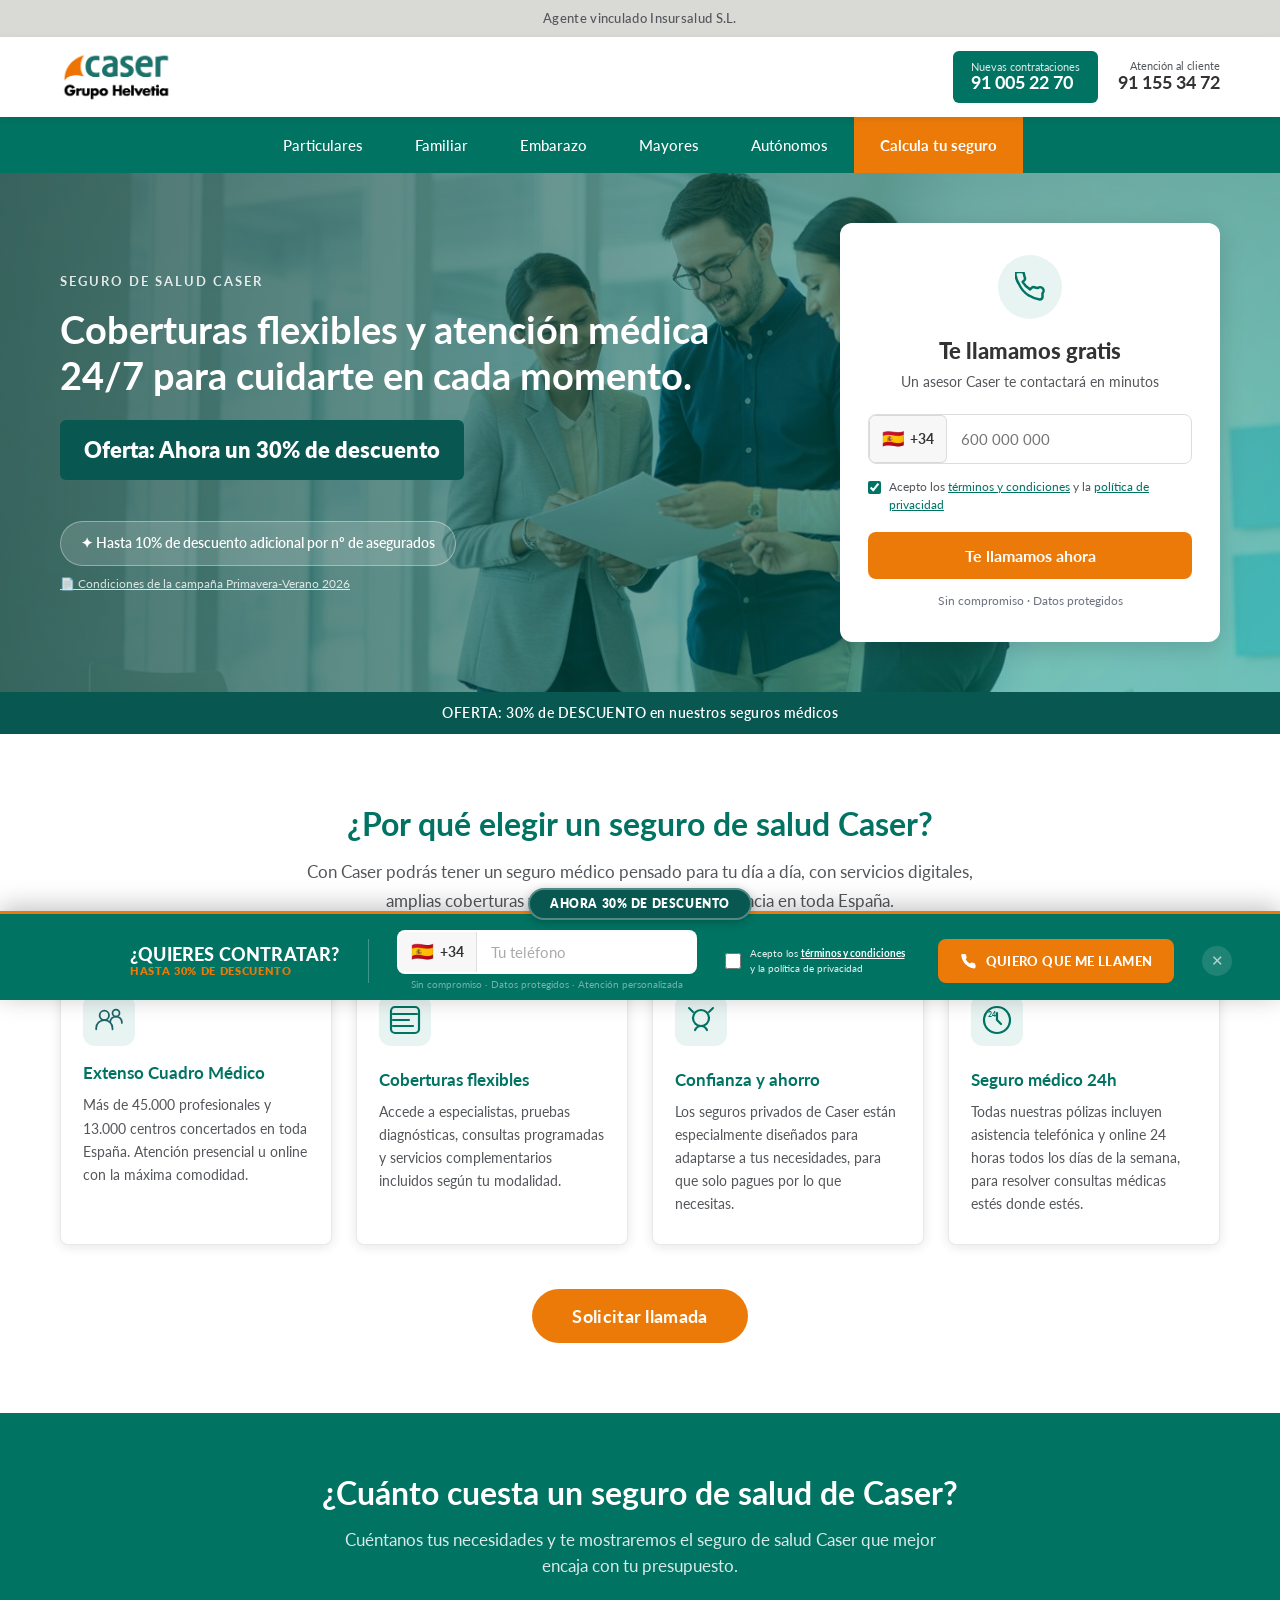
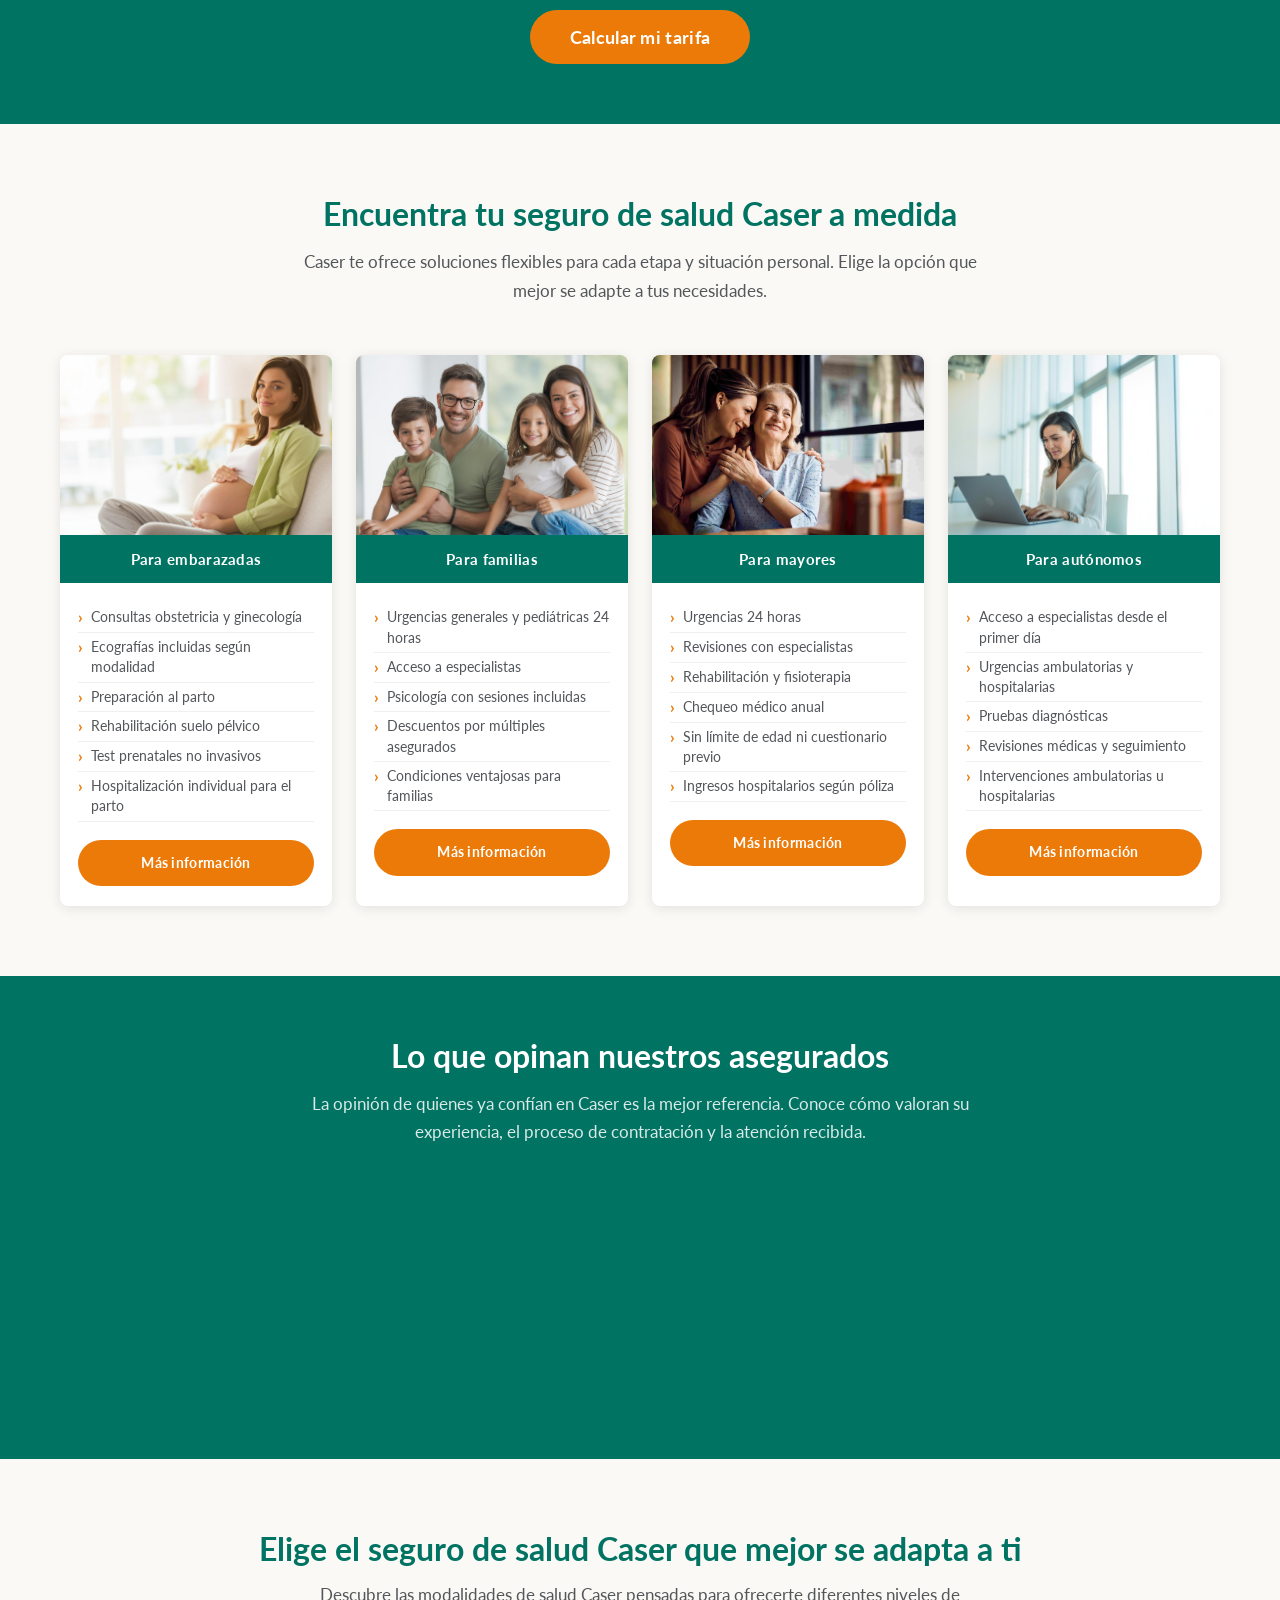
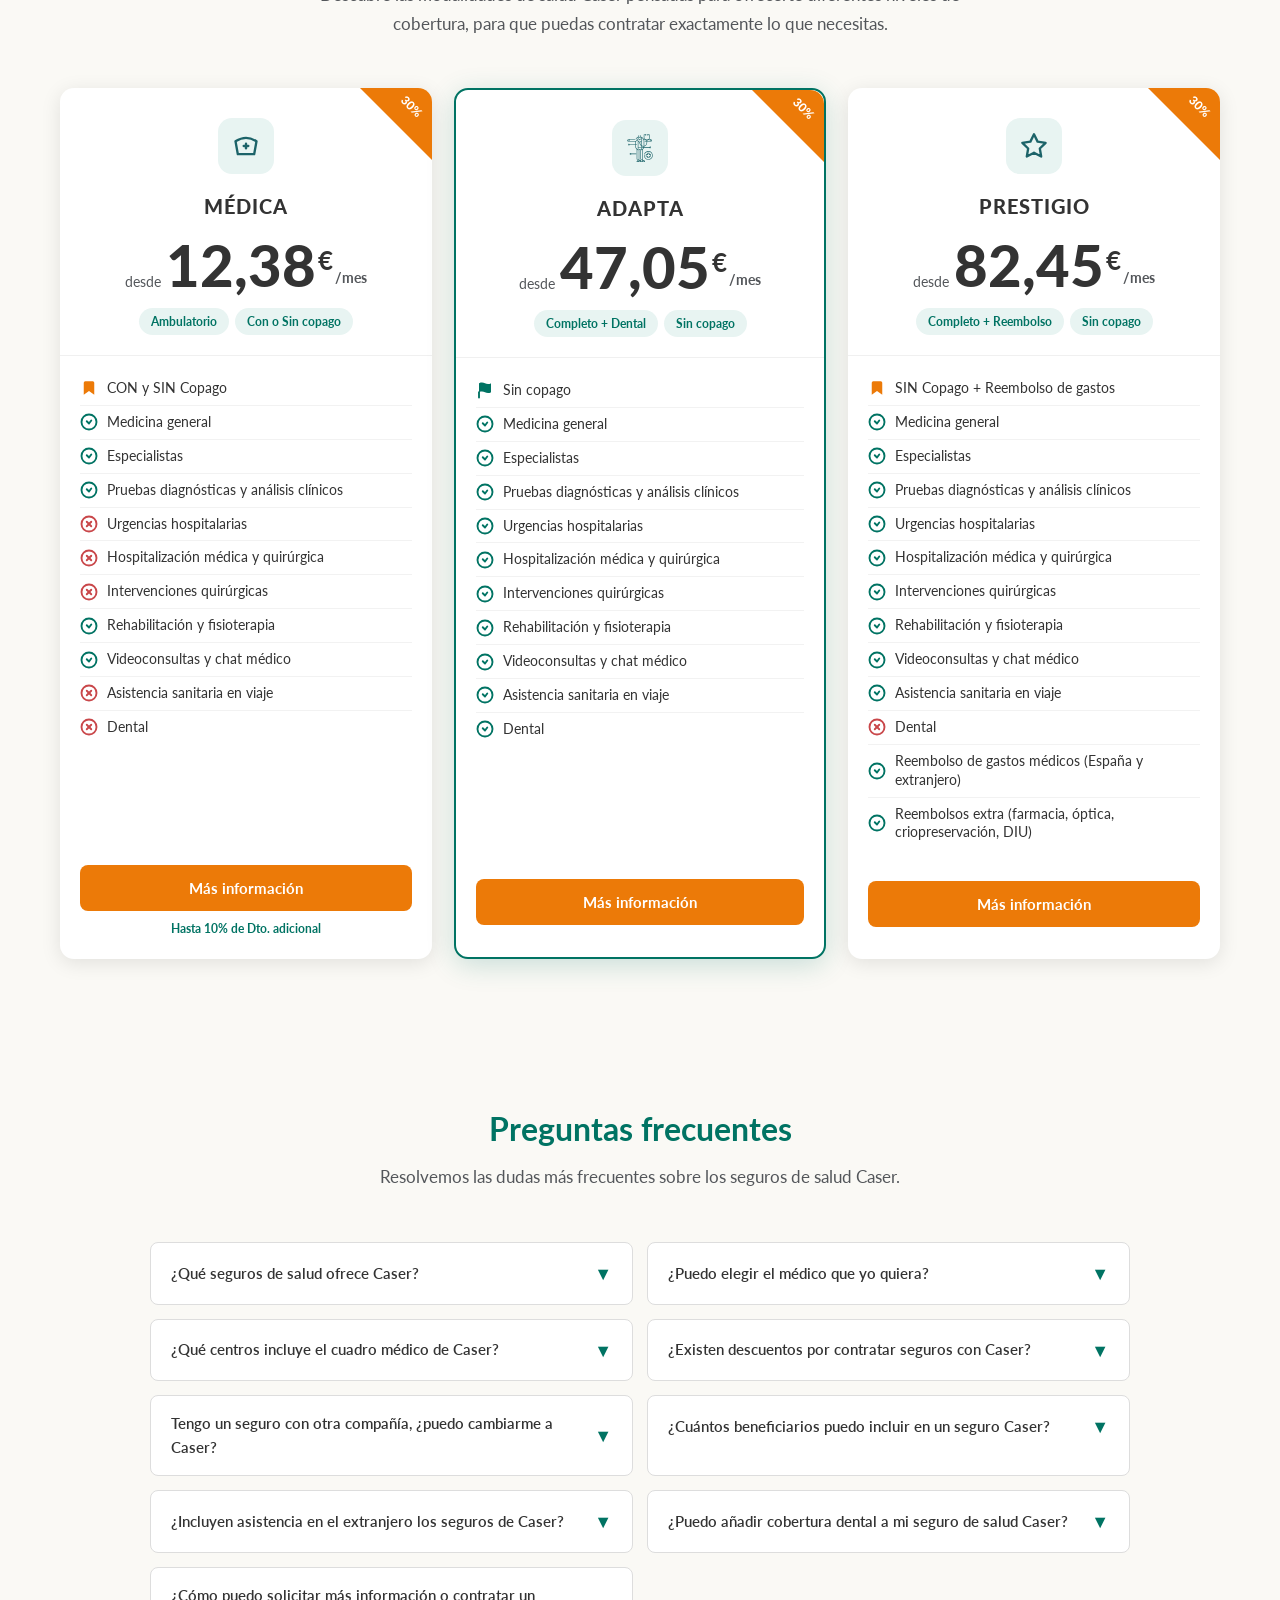
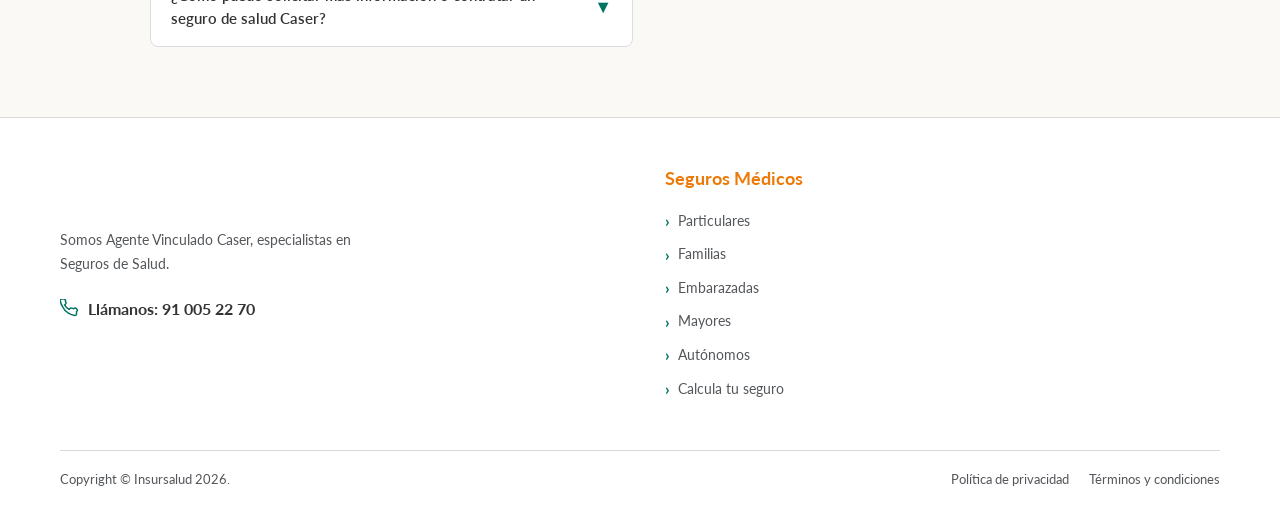
==== commit b706cde3: "SEO audit: JSON-LD fix, robots.txt, llms.txt, meta descriptions" ====
--- a/index.html
+++ b/index.html
@@ -7,7 +7,7 @@
   <title>SEGURO DE SALUD CASER | Hasta 30% dto. y 1 mes gratis</title>
   <link rel="preconnect" href="https://fonts.googleapis.com">
   <link href="https://fonts.googleapis.com/css2?family=Lato:wght@400;700;900&display=swap" rel="stylesheet">
-  <link rel="stylesheet" href="/css/styles.css?v=20260522">
+  <link rel="stylesheet" href="/css/styles.css?v=20260550">
   <!-- Google Tag Manager -->
   <script>(function(w,d,s,l,i){w[l]=w[l]||[];w[l].push({'gtm.start':
   new Date().getTime(),event:'gtm.js'});var f=d.getElementsByTagName(s)[0],
@@ -41,10 +41,13 @@
       "url": "https://caser.ofertaseguromedico.es/",
       "logo": {
         "@type": "ImageObject",
-        "url": "https://caser.ofertaseguromedico.es/images/logo-caser.png"
+        "url": "https://caser.ofertaseguromedico.es/images/logo-caser.png",
+        "width": 200,
+        "height": 60
       },
-      "description": "Agente exclusivo de Caser Seguros especializado en seguros de salud. Inscrito en la DGSFP con clave AJ0374.",
+      "description": "Agente vinculado de Caser Seguros especializado en seguros de salud. Inscrito en la DGSFP con clave AJ0374. Más de 45.000 profesionales y 13.000 centros en toda España.",
       "telephone": "+34910052270",
+      "email": "info@insursalud.com",
       "address": {
         "@type": "PostalAddress",
         "streetAddress": "Carril de los Caleros, 8 G 2-B",
@@ -52,18 +55,111 @@
         "postalCode": "28023",
         "addressCountry": "ES"
       },
-      "areaServed": "ES",
-      "priceRange": "€€"
+      "areaServed": {
+        "@type": "Country",
+        "name": "España"
+      },
+      "priceRange": "€€",
+      "sameAs": [
+        "https://www.caser.es/",
+        "https://www.dgsfp.mineco.es/"
+      ],
+      "aggregateRating": {
+        "@type": "AggregateRating",
+        "ratingValue": "4.8",
+        "reviewCount": "127",
+        "bestRating": "5",
+        "worstRating": "1"
+      },
+      "hasOfferCatalog": {
+        "@type": "OfferCatalog",
+        "name": "Seguros de Salud Caser",
+        "itemListElement": [
+          {
+            "@type": "Offer",
+            "itemOffered": {
+              "@type": "FinancialProduct",
+              "name": "Caser Médica",
+              "description": "Seguro de salud ambulatorio con o sin copago. Incluye medicina general, especialistas, pruebas diagnósticas, urgencias hospitalarias, hospitalización e intervenciones quirúrgicas.",
+              "url": "https://caser.ofertaseguromedico.es/particulares",
+              "category": "Seguro de Salud"
+            },
+            "price": "12.38",
+            "priceCurrency": "EUR",
+            "priceSpecification": {
+              "@type": "UnitPriceSpecification",
+              "price": "12.38",
+              "priceCurrency": "EUR",
+              "unitText": "mes"
+            }
+          },
+          {
+            "@type": "Offer",
+            "itemOffered": {
+              "@type": "FinancialProduct",
+              "name": "Caser Adapta",
+              "description": "Seguro de salud completo sin copago con cobertura dental incluida. Incluye todas las prestaciones de Médica más dental y asistencia sanitaria en viaje.",
+              "url": "https://caser.ofertaseguromedico.es/particulares",
+              "category": "Seguro de Salud"
+            },
+            "price": "47.05",
+            "priceCurrency": "EUR",
+            "priceSpecification": {
+              "@type": "UnitPriceSpecification",
+              "price": "47.05",
+              "priceCurrency": "EUR",
+              "unitText": "mes"
+            }
+          },
+          {
+            "@type": "Offer",
+            "itemOffered": {
+              "@type": "FinancialProduct",
+              "name": "Caser Prestigio",
+              "description": "Seguro de salud completo sin copago con reembolso de gastos médicos en España y extranjero. Incluye farmacia, óptica, criopreservación y DIU.",
+              "url": "https://caser.ofertaseguromedico.es/particulares",
+              "category": "Seguro de Salud Premium"
+            },
+            "price": "82.45",
+            "priceCurrency": "EUR",
+            "priceSpecification": {
+              "@type": "UnitPriceSpecification",
+              "price": "82.45",
+              "priceCurrency": "EUR",
+              "unitText": "mes"
+            }
+          }
+        ]
+      }
     },
     {
       "@type": "WebSite",
       "@id": "https://caser.ofertaseguromedico.es/#website",
       "url": "https://caser.ofertaseguromedico.es/",
-      "name": "Caser Seguros de Salud",
-      "description": "Seguros de salud Caser: particulares, familiar, embarazo, mayores y autónomos.",
+      "name": "Caser Seguros de Salud — Insursalud",
+      "description": "Seguros de salud Caser: particulares, familiar, embarazo, mayores y autónomos. Hasta 30% de descuento.",
       "inLanguage": "es-ES",
-      "publisher": {"@id": "https://caser.ofertaseguromedico.es/#organization"}
-    },,
+      "publisher": {"@id": "https://caser.ofertaseguromedico.es/#organization"},
+      "potentialAction": {
+        "@type": "SearchAction",
+        "target": "https://caser.ofertaseguromedico.es/?s={search_term_string}",
+        "query-input": "required name=search_term_string"
+      }
+    },
+    {
+      "@type": "WebPage",
+      "@id": "https://caser.ofertaseguromedico.es/#webpage",
+      "url": "https://caser.ofertaseguromedico.es/",
+      "name": "Seguro de Salud Caser | Hasta 30% de descuento",
+      "description": "Seguro de Salud Caser - Coberturas flexibles y atención médica 24/7. Hasta 30% de descuento + 1 mes gratis. Más de 45.000 profesionales y 13.000 centros.",
+      "inLanguage": "es-ES",
+      "isPartOf": {"@id": "https://caser.ofertaseguromedico.es/#website"},
+      "about": {"@id": "https://caser.ofertaseguromedico.es/#organization"},
+      "speakable": {
+        "@type": "SpeakableSpecification",
+        "cssSelector": ["h1", ".why-choose", ".faq-item"]
+      }
+    },
     {
       "@type": "BreadcrumbList",
       "itemListElement": [
@@ -83,7 +179,7 @@
         "name": "¿Qué seguros de salud ofrece Caser?",
         "acceptedAnswer": {
           "@type": "Answer",
-          "text": "Caser ofrece tres modalidades principales: Médica (ambulatorio con o sin copago), Adapta (completo + dental, sin copago) y Prestigio (completo + reembolso de gastos, sin copago). También dispone de coberturas especiales para embarazadas, familias, mayores y autónomos."
+          "text": "Caser ofrece tres modalidades principales: Médica (ambulatorio con o sin copago, desde 12,38€/mes), Adapta (completo + dental sin copago, desde 47,05€/mes) y Prestigio (completo + reembolso de gastos sin copago, desde 82,45€/mes). También dispone de coberturas especiales para embarazadas, familias, mayores y autónomos."
         }
       },
       {
@@ -99,7 +195,7 @@
         "name": "¿Qué centros incluye el cuadro médico de Caser?",
         "acceptedAnswer": {
           "@type": "Answer",
-          "text": "El cuadro médico de Caser incluye más de 13.000 centros concertados en toda España, entre clínicas, hospitales y consultas especializadas."
+          "text": "El cuadro médico de Caser incluye más de 13.000 centros concertados en toda España, entre clínicas, hospitales y consultas especializadas. Puedes consultar el cuadro médico completo en la web oficial de Caser."
         }
       },
       {
@@ -115,7 +211,23 @@
         "name": "¿Cuánto cuesta un seguro de salud Caser?",
         "acceptedAnswer": {
           "@type": "Answer",
-          "text": "Los seguros de salud Caser comienzan desde 12,38€/mes para la modalidad Médica, desde 47,05€/mes para Adapta y desde 82,45€/mes para Prestigio. El precio final depende de la edad y número de asegurados."
+          "text": "Los seguros de salud Caser comienzan desde 12,38€/mes para la modalidad Médica, desde 47,05€/mes para Adapta y desde 82,45€/mes para Prestigio. El precio final depende de la edad y número de asegurados incluidos."
+        }
+      },
+      {
+        "@type": "Question",
+        "name": "¿Tengo que esperar para usar el seguro médico Caser?",
+        "acceptedAnswer": {
+          "@type": "Answer",
+          "text": "Las urgencias están cubiertas desde el primer día. Algunas coberturas como la hospitalización programada o el parto pueden tener periodos de carencia según la modalidad contratada. Consulta con nuestros asesores las condiciones concretas."
+        }
+      },
+      {
+        "@type": "Question",
+        "name": "¿Puedo cambiarme a Caser desde otra compañía de seguros?",
+        "acceptedAnswer": {
+          "@type": "Answer",
+          "text": "Sí, puedes cambiar tu seguro médico a Caser en cualquier momento. Nuestros asesores te guiarán en el proceso para que el cambio sea sencillo y sin interrupciones en tu cobertura médica."
         }
       }
       ]
@@ -556,7 +668,7 @@
           <div class="logo-wrap">
             <img src="/images/logo-caser-blanco.png" alt="Caser Seguros" class="logo-img-footer">
           </div>
-          <p>Somos Agente Exclusivo Caser, especialistas en Seguros de Salud.</p>
+          <p>Somos Agente Vinculado Caser, especialistas en Seguros de Salud.</p>
           <div class="footer-phone">
             <svg width="18" height="18" viewBox="0 0 24 24" fill="none" stroke="#007363" stroke-width="2" stroke-linecap="round" stroke-linejoin="round"><path d="M22 16.92v3a2 2 0 01-2.18 2 19.79 19.79 0 01-8.63-3.07A19.5 19.5 0 013.31 9.9 19.79 19.79 0 01.22 1.28 2 2 0 012.2 0h3a2 2 0 012 1.72c.127.96.361 1.903.7 2.81a2 2 0 01-.45 2.11L6.09 7.91a16 16 0 006 6l1.27-1.27a2 2 0 012.11-.45c.907.339 1.85.573 2.81.7A2 2 0 0122 16.92z"/></svg>
             <span>Llámanos: <a href="tel:910052270">91 005 22 70</a></span>
@@ -624,7 +736,7 @@
   </div>
 
 
-  <script src="/js/main.js?v=20260522c"></script>
+  <script src="/js/main.js?v=20260541"></script>
   <!-- ── BARRA FLOTANTE MOBILE ── -->
   <div class="mobile-cta-bar">
     <button type="button" class="mcta-btn mcta-modal" onclick="openCallModal('')">
@@ -726,61 +838,70 @@
     </div>
   </div>
 
-  <!-- ============================================================
-       STICKY SCROLL BANNER — Desktop only — Campaña 30% descuento
-       ============================================================ -->
-  <div id="sticky-banner" role="complementary" aria-label="Oferta especial Caser">
+  <!-- STICKY SCROLL BANNER — Desktop only -->
+  <div id="sticky-banner" role="complementary" aria-label="Oferta Caser">
+    <div class="sb-pill-row"><div class="sb-pill">Ahora 30% de descuento</div></div>
     <div class="sb-inner">
 
-      <!-- LEFT: Badge + headline -->
+      <!-- LEFT -->
       <div class="sb-left">
-        <div class="sb-badge">
-          <svg viewBox="0 0 24 24" xmlns="http://www.w3.org/2000/svg"><path d="M20.84 4.61a5.5 5.5 0 0 0-7.78 0L12 5.67l-1.06-1.06a5.5 5.5 0 0 0-7.78 7.78l1.06 1.06L12 21.23l7.78-7.78 1.06-1.06a5.5 5.5 0 0 0 0-7.78z"/></svg>
-          Hasta 30% DESCUENTO
-        </div>
         <div class="sb-headline">
-          <strong>Te informamos</strong>
-          <span>Sin compromiso</span>
-        </div>
-      </div>
-
-      <!-- CENTER: Campaign copy -->
-      <div class="sb-copy">
-        Campaña especial <strong>hasta el 30 de junio</strong>.<br>
-        Consigue hasta <strong>30% de descuento</strong> en tu seguro de salud Caser.
-      </div>
-
-      <!-- RIGHT: Phone form -->
-      <form class="sb-form" id="sb-form" novalidate>
-        <div class="sb-right-col">
-          <div class="sb-phone-wrap">
-            <div class="sb-prefix">
-              <span class="sb-flag">🇪🇸</span>
-              <span>+34</span>
-            </div>
-            <input type="tel" id="sb-phone" placeholder="600 000 000" maxlength="11" autocomplete="tel" aria-label="Tu número de teléfono">
-          </div>
-          <label class="sb-terms">
-            <input type="checkbox" id="sb-terms" required>
-            Acepto los <a href="/legal.html" target="_blank">términos y condiciones</a> y la política de privacidad
-          </label>
-          <span class="sb-trust">Sin compromiso · Datos protegidos · Atención personalizada</span>
-        </div>
-
-        <button type="submit" class="sb-cta-btn" aria-label="Solicitar que me llamen">
+          <strong>¿Quieres contratar?</strong>
+          <span>Hasta 30% de descuento</span>
+        </div>
+      </div>
+
+      <div class="sb-divider"></div>
+
+      <!-- PHONE -->
+      <div class="sb-phone-col">
+        <div class="sb-phone-wrap">
+          <div class="sb-prefix"><span class="sb-flag">🇪🇸</span><span>+34</span></div>
+          <input type="tel" id="sb-phone" placeholder="Tu teléfono" maxlength="11" autocomplete="tel" aria-label="Tu número de teléfono">
+        </div>
+        <span class="sb-subtxt">Sin compromiso · Datos protegidos · Atención personalizada</span>
+      </div>
+
+      <!-- TERMS -->
+      <label class="sb-terms">
+        <input type="checkbox" id="sb-terms" required>
+        <span>Acepto los <a href="#" class="sb-terms-link">términos y condiciones</a> y la política de privacidad</span>
+      </label>
+
+      <!-- CTA -->
+      <form id="sb-form" novalidate style="display:contents">
+        <button type="submit" class="sb-cta-btn" aria-label="Solicitar llamada">
           <svg viewBox="0 0 24 24" xmlns="http://www.w3.org/2000/svg"><path d="M22 16.92v3a2 2 0 0 1-2.18 2 19.79 19.79 0 0 1-8.63-3.07A19.5 19.5 0 0 1 4.69 12a19.79 19.79 0 0 1-3.07-8.67A2 2 0 0 1 3.6 1.27h3a2 2 0 0 1 2 1.72c.127.96.361 1.903.7 2.81a2 2 0 0 1-.45 2.11L7.91 8.91a16 16 0 0 0 6 6l.91-.91a2 2 0 0 1 2.11-.45c.907.339 1.85.573 2.81.7a2 2 0 0 1 1.72 2.02z"/></svg>
           Quiero que me llamen
         </button>
       </form>
 
-      <!-- Close button -->
-      <button class="sb-close" id="sb-close-btn" aria-label="Cerrar banner">✕</button>
-
-      <!-- Error message -->
+      <button class="sb-close" id="sb-close-btn" aria-label="Cerrar">✕</button>
       <span class="sb-error" id="sb-error" role="alert"></span>
     </div>
   </div>
   <!-- END STICKY BANNER -->
 
+  <!-- MODAL TÉRMINOS Y CONDICIONES -->
+  <div id="sb-modal" role="dialog" aria-modal="true" aria-labelledby="sb-modal-title" style="display:none">
+    <div class="sb-modal-overlay"></div>
+    <div class="sb-modal-box">
+      <button class="sb-modal-close" id="sb-modal-close" aria-label="Cerrar">✕</button>
+      <h2 id="sb-modal-title">Términos, Condiciones y Política de Privacidad</h2>
+      <p>Información básica sobre protección de datos personales</p>
+      <h3>Información del Responsable</h3>
+      <table class="sb-modal-table">
+        <tr><th>Responsable</th><td>INSURSALUD, S.L. — Agente Vinculado de Caser Seguros (DGSFP: AJ0374)</td></tr>
+        <tr><th>Finalidad</th><td>Gestión de solicitudes de información y contratación de seguros de salud. Atención personalizada y elaboración de presupuestos.</td></tr>
+        <tr><th>Legitimación</th><td>Consentimiento del interesado (art. 6.1.a RGPD) y ejecución de medidas precontractuales (art. 6.1.b RGPD).</td></tr>
+        <tr><th>Destinatarios</th><td>CASER Seguros y Reaseguros, S.A. No se cederán datos a terceros salvo obligación legal.</td></tr>
+        <tr><th>Derechos</th><td>Puedes ejercitar tus derechos de acceso, rectificación, supresión, oposición y portabilidad escribiendo a <strong>cmarchal@marchalconsultores.com</strong> o llamando al <strong>91 005 22 70</strong>.</td></tr>
+        <tr><th>Información adicional</th><td>Puede reclamar ante la AEPD en <a href="https://www.aepd.es" target="_blank" rel="noopener">www.aepd.es</a> si considera que sus derechos no han sido atendidos.</td></tr>
+      </table>
+      <div class="sb-modal-footer">
+        Puedes consultar la información completa en nuestra <a href="/legal.html" target="_blank">Política de Privacidad completa</a>.
+      </div>
+    </div>
+  </div>
 </body>
 </html>
--- a/css/styles.css
+++ b/css/styles.css
@@ -2016,289 +2016,214 @@
 
 /* ============================================================
    STICKY SCROLL BANNER — Desktop only (≥1024px)
-   Campaña 30% descuento Caser Salud
    ============================================================ */
 
 #sticky-banner {
-  display: none; /* hidden by default, JS controls visibility */
+  display: none;
   position: fixed;
-  bottom: 0;
-  left: 0;
-  right: 0;
+  bottom: -100px;
+  left: 0; right: 0;
   z-index: 9999;
-  background: var(--color-dark-blue);
+  background: var(--color-primary);
   box-shadow: 0 -4px 24px rgba(0,0,0,0.25);
-  transform: translateY(100%);
-  transition: transform 0.4s cubic-bezier(0.4,0,0.2,1);
+  transition: bottom 0.4s cubic-bezier(0.4,0,0.2,1);
   border-top: 3px solid var(--color-cta);
 }
-
-#sticky-banner.sb-visible {
-  transform: translateY(0);
-}
-
-#sticky-banner.sb-hidden {
-  transform: translateY(100%);
-}
-
-.sb-inner {
-  max-width: 1200px;
-  margin: 0 auto;
-  padding: 0 24px;
-  height: 72px;
-  display: flex;
-  align-items: center;
-  gap: 24px;
-}
-
-/* LEFT — Badge + headline */
-.sb-left {
-  display: flex;
-  align-items: center;
-  gap: 14px;
-  flex-shrink: 0;
-}
-
-.sb-badge {
-  display: inline-flex;
-  align-items: center;
-  gap: 6px;
-  background: var(--color-cta);
+#sticky-banner.sb-visible { bottom: 0 !important; }
+
+/* Fila del pill: sobresale por encima del borde del banner */
+.sb-pill-row {
+  display: flex;
+  justify-content: center;
+  margin-top: -26px;
+  margin-bottom: 4px;
+  position: relative;
+  z-index: 2;
+}
+
+.sb-pill {
+  display: inline-block;
+  background: #095751;
   color: #fff;
   font-family: var(--font-main);
-  font-weight: 900;
-  font-size: 0.78rem;
-  letter-spacing: 0.02em;
-  text-transform: uppercase;
-  padding: 5px 12px;
-  border-radius: 20px;
-  white-space: nowrap;
-}
-
-.sb-badge svg {
-  width: 14px;
-  height: 14px;
-  fill: #fff;
-}
-
-.sb-headline {
-  color: #fff;
-  font-family: var(--font-main);
-  line-height: 1.2;
-}
-
+  font-size: 0.72rem; font-weight: 800;
+  text-transform: uppercase; letter-spacing: 0.05em;
+  padding: 5px 20px; border-radius: 50px;
+  white-space: nowrap; pointer-events: none;
+  border: 2px solid rgba(255,255,255,0.3);
+  box-shadow: 0 2px 10px rgba(0,0,0,0.25);
+}
+
+.sb-inner {
+  max-width: 1100px;
+  margin: 0 auto;
+  padding: 10px 40px 12px;
+  height: 76px;
+  display: flex;
+  align-items: center;
+  gap: 28px;
+}
+
+/* LEFT — texto principal */
+.sb-left { display: flex; align-items: center; flex-shrink: 0; }
+.sb-headline { color: #fff; font-family: var(--font-main); line-height: 1.15; }
 .sb-headline strong {
-  display: block;
-  font-size: 0.92rem;
-  font-weight: 900;
-  letter-spacing: 0.01em;
-  text-transform: uppercase;
-}
-
+  display: block; font-size: 1.15rem; font-weight: 900;
+  text-transform: uppercase; letter-spacing: 0.01em;
+}
 .sb-headline span {
-  display: block;
-  font-size: 0.72rem;
-  font-weight: 400;
-  opacity: 0.75;
-  text-transform: uppercase;
-  letter-spacing: 0.04em;
-}
-
-/* CENTER — Campaign copy */
-.sb-copy {
-  flex: 1;
-  color: #fff;
-  font-family: var(--font-main);
-  font-size: 0.88rem;
-  line-height: 1.35;
-  padding: 0 8px;
-  border-left: 1px solid rgba(255,255,255,0.15);
-  border-right: 1px solid rgba(255,255,255,0.15);
-}
-
-.sb-copy strong {
-  font-weight: 700;
-  color: var(--color-cta);
-}
-
-/* RIGHT — Phone form */
-.sb-form {
-  display: flex;
-  align-items: center;
-  gap: 10px;
-  flex-shrink: 0;
-}
-
+  display: block; font-size: 0.7rem; font-weight: 800;
+  color: var(--color-cta); text-transform: uppercase; letter-spacing: 0.06em;
+}
+
+/* DIVIDER */
+.sb-divider {
+  width: 1px; height: 44px;
+  background: rgba(255,255,255,0.25); flex-shrink: 0;
+}
+
+/* PHONE COLUMN — centrado */
+.sb-phone-col {
+  display: flex; flex-direction: column;
+  gap: 3px; flex: 1; align-items: center;
+}
 .sb-phone-wrap {
-  display: flex;
-  align-items: center;
-  background: #fff;
-  border-radius: 6px;
-  overflow: hidden;
-  height: 42px;
+  display: flex; align-items: center;
+  background: #fff; border-radius: 8px; overflow: hidden;
+  height: 44px; width: 300px;
   border: 2px solid transparent;
   transition: border-color 0.2s;
 }
-
-.sb-phone-wrap:focus-within {
-  border-color: var(--color-cta);
-}
-
+.sb-phone-wrap:focus-within { border-color: var(--color-cta); }
 .sb-prefix {
-  display: flex;
-  align-items: center;
-  gap: 5px;
-  padding: 0 10px;
-  font-size: 0.85rem;
-  font-weight: 700;
-  color: var(--color-text);
-  border-right: 1px solid #ddd;
-  white-space: nowrap;
-  height: 100%;
-  background: #f5f5f5;
-}
-
-.sb-flag {
-  font-size: 1.1rem;
-}
-
+  display: flex; align-items: center; gap: 6px;
+  padding: 0 12px; font-size: 0.9rem; font-weight: 700;
+  color: var(--color-text); border-right: 1px solid #e0e0e0;
+  height: 100%; background: #f7f7f7; white-space: nowrap; flex-shrink: 0;
+}
+.sb-flag { font-size: 1.15rem; }
 .sb-phone-wrap input[type="tel"] {
-  border: none;
-  outline: none;
-  padding: 0 10px;
-  font-size: 0.88rem;
-  font-family: var(--font-main);
-  color: var(--color-text);
-  width: 130px;
-  height: 100%;
-  background: #fff;
-}
-
-.sb-phone-wrap input[type="tel"]::placeholder {
-  color: #aaa;
-}
-
+  border: none; outline: none; padding: 0 14px;
+  font-size: 0.95rem; font-family: var(--font-main);
+  color: var(--color-text); flex: 1; height: 100%; background: #fff;
+}
+.sb-phone-wrap input[type="tel"]::placeholder { color: #aaa; }
+.sb-subtxt {
+  font-size: 0.6rem; color: rgba(255,255,255,0.45);
+  white-space: nowrap; font-family: var(--font-main);
+}
+
+/* TERMS */
 .sb-terms {
-  display: flex;
-  align-items: center;
-  gap: 5px;
-  font-size: 0.7rem;
-  color: rgba(255,255,255,0.7);
-  white-space: nowrap;
-}
-
+  display: flex; align-items: center; gap: 9px;
+  font-size: 0.63rem; color: rgba(255,255,255,0.9);
+  max-width: 185px; line-height: 1.45;
+  font-family: var(--font-main); flex-shrink: 0;
+}
+.sb-terms > span { display: block; }
 .sb-terms input[type="checkbox"] {
-  width: 14px;
-  height: 14px;
-  accent-color: var(--color-cta);
-  flex-shrink: 0;
-  cursor: pointer;
-}
-
-.sb-terms a {
-  color: rgba(255,255,255,0.85);
-  text-decoration: underline;
-}
-
-.sb-terms a:hover {
-  color: var(--color-cta);
-}
-
+  width: 16px; height: 16px; min-width: 16px;
+  accent-color: var(--color-cta); flex-shrink: 0; cursor: pointer;
+}
+.sb-terms a { color: #fff; text-decoration: underline; font-weight: 700; }
+.sb-terms a:hover { color: var(--color-cta); }
+
+/* CTA */
 .sb-cta-btn {
-  display: inline-flex;
-  align-items: center;
-  gap: 7px;
-  background: var(--color-cta);
-  color: #fff;
-  font-family: var(--font-main);
-  font-weight: 700;
-  font-size: 0.85rem;
-  border: none;
-  border-radius: 6px;
-  padding: 0 18px;
-  height: 42px;
-  cursor: pointer;
-  white-space: nowrap;
+  display: inline-flex; align-items: center; gap: 9px;
+  background: var(--color-cta); color: #fff;
+  font-family: var(--font-main); font-weight: 900;
+  font-size: 0.82rem; letter-spacing: 0.03em; text-transform: uppercase;
+  border: none; border-radius: 8px; padding: 0 22px; height: 44px;
+  cursor: pointer; white-space: nowrap; flex-shrink: 0;
   transition: background 0.2s, box-shadow 0.2s, transform 0.15s;
-  text-decoration: none;
-}
-
+}
 .sb-cta-btn:hover {
   background: var(--color-cta-hover);
-  box-shadow: 0 4px 16px rgba(236,122,8,0.4);
+  box-shadow: 0 4px 18px rgba(236,122,8,0.45);
   transform: translateY(-1px);
 }
-
-.sb-cta-btn svg {
-  width: 16px;
-  height: 16px;
-  fill: #fff;
-}
-
-/* Close button */
+.sb-cta-btn svg { width: 17px; height: 17px; fill: #fff; }
+
+/* CLOSE */
 .sb-close {
-  display: flex;
-  align-items: center;
-  justify-content: center;
-  width: 28px;
-  height: 28px;
-  background: rgba(255,255,255,0.12);
-  border: none;
-  border-radius: 50%;
+  display: flex; align-items: center; justify-content: center;
+  width: 30px; height: 30px; background: rgba(255,255,255,0.12);
+  border: none; border-radius: 50%; cursor: pointer;
+  color: rgba(255,255,255,0.65); font-size: 0.95rem;
+  transition: background 0.2s, color 0.2s; flex-shrink: 0;
+}
+.sb-close:hover { background: rgba(255,255,255,0.22); color: #fff; }
+
+/* ERROR */
+.sb-error {
+  display: none; position: absolute; bottom: 76px; right: 24px;
+  background: #d9534f; color: #fff; font-size: 0.75rem;
+  padding: 5px 12px; border-radius: 5px;
+}
+
+/* Legacy classes kept for JS compat */
+.sb-trust { display: none; }
+.sb-badge { display: none; }
+.sb-right-col { display: contents; }
+.sb-form { display: contents; }
+.sb-copy { display: none; }
+
+@media (max-width: 1023px) { #sticky-banner { display: none !important; } }
+@media (min-width: 1024px) { #sticky-banner { display: flex; flex-direction: column; } }
+
+/* MODAL TÉRMINOS Y CONDICIONES */
+#sb-modal {
+  position: fixed; inset: 0; z-index: 100000;
+  display: flex; align-items: center; justify-content: center;
+}
+.sb-modal-overlay {
+  position: absolute; inset: 0;
+  background: rgba(0,0,0,0.55); backdrop-filter: blur(2px);
   cursor: pointer;
-  color: rgba(255,255,255,0.7);
-  font-size: 1rem;
-  line-height: 1;
-  transition: background 0.2s, color 0.2s;
-  flex-shrink: 0;
-  margin-left: 4px;
-}
-
-.sb-close:hover {
-  background: rgba(255,255,255,0.22);
-  color: #fff;
-}
-
-/* Error message */
-.sb-error {
-  display: none;
-  position: absolute;
-  bottom: 76px;
-  right: 24px;
-  background: #d9534f;
-  color: #fff;
-  font-size: 0.75rem;
-  padding: 5px 12px;
-  border-radius: 5px;
+}
+.sb-modal-box {
+  position: relative; z-index: 1;
+  background: #fff; border-radius: 12px;
+  max-width: 560px; width: 92%; max-height: 82vh;
+  overflow-y: auto; padding: 32px 36px;
+  box-shadow: 0 8px 40px rgba(0,0,0,0.25);
   font-family: var(--font-main);
 }
-
-/* Seguridad / datos protegidos */
-.sb-trust {
-  font-size: 0.65rem;
-  color: rgba(255,255,255,0.45);
-  white-space: nowrap;
-  text-align: center;
-  padding-top: 1px;
-}
-
-.sb-right-col {
-  display: flex;
-  flex-direction: column;
-  align-items: flex-start;
-  gap: 4px;
-  flex-shrink: 0;
-}
-
-/* Only show on desktop */
-@media (max-width: 1023px) {
-  #sticky-banner {
-    display: none !important;
-  }
-}
-
-@media (min-width: 1024px) {
-  #sticky-banner {
-    display: block;
-  }
-}
+.sb-modal-close {
+  position: absolute; top: 14px; right: 14px;
+  background: rgba(0,0,0,0.07); border: none; border-radius: 50%;
+  width: 32px; height: 32px; cursor: pointer;
+  font-size: 1rem; color: var(--color-text-medium);
+  display: flex; align-items: center; justify-content: center;
+  transition: background 0.2s;
+}
+.sb-modal-close:hover { background: rgba(0,0,0,0.14); }
+.sb-modal-box h2 {
+  font-size: 1.1rem; font-weight: 900; color: var(--color-dark-blue);
+  margin-bottom: 6px; padding-right: 30px; line-height: 1.3;
+}
+.sb-modal-box h2 + p {
+  font-size: 0.78rem; color: var(--color-text-light); margin-bottom: 20px;
+}
+.sb-modal-box h3 {
+  font-size: 0.75rem; font-weight: 700; color: var(--color-primary);
+  text-transform: uppercase; letter-spacing: 0.06em;
+  margin: 22px 0 10px; border-bottom: 1px solid var(--color-primary-light); padding-bottom: 6px;
+}
+.sb-modal-table { width: 100%; border-collapse: collapse; font-size: 0.82rem; margin-top: 4px; }
+.sb-modal-table th {
+  text-align: left; padding: 9px 12px 9px 0;
+  font-weight: 700; color: var(--color-text);
+  width: 32%; vertical-align: top; white-space: nowrap;
+}
+.sb-modal-table td {
+  padding: 9px 0; color: var(--color-text-medium); line-height: 1.5;
+  border-bottom: 1px solid #f0f0ee;
+}
+.sb-modal-table tr:last-child td { border-bottom: none; }
+.sb-modal-footer {
+  margin-top: 18px; padding-top: 14px; border-top: 1px solid var(--color-light-gray);
+  font-size: 0.76rem; color: var(--color-text-light); line-height: 1.5;
+}
+.sb-modal-footer a { color: var(--color-primary); font-weight: 700; text-decoration: underline; }
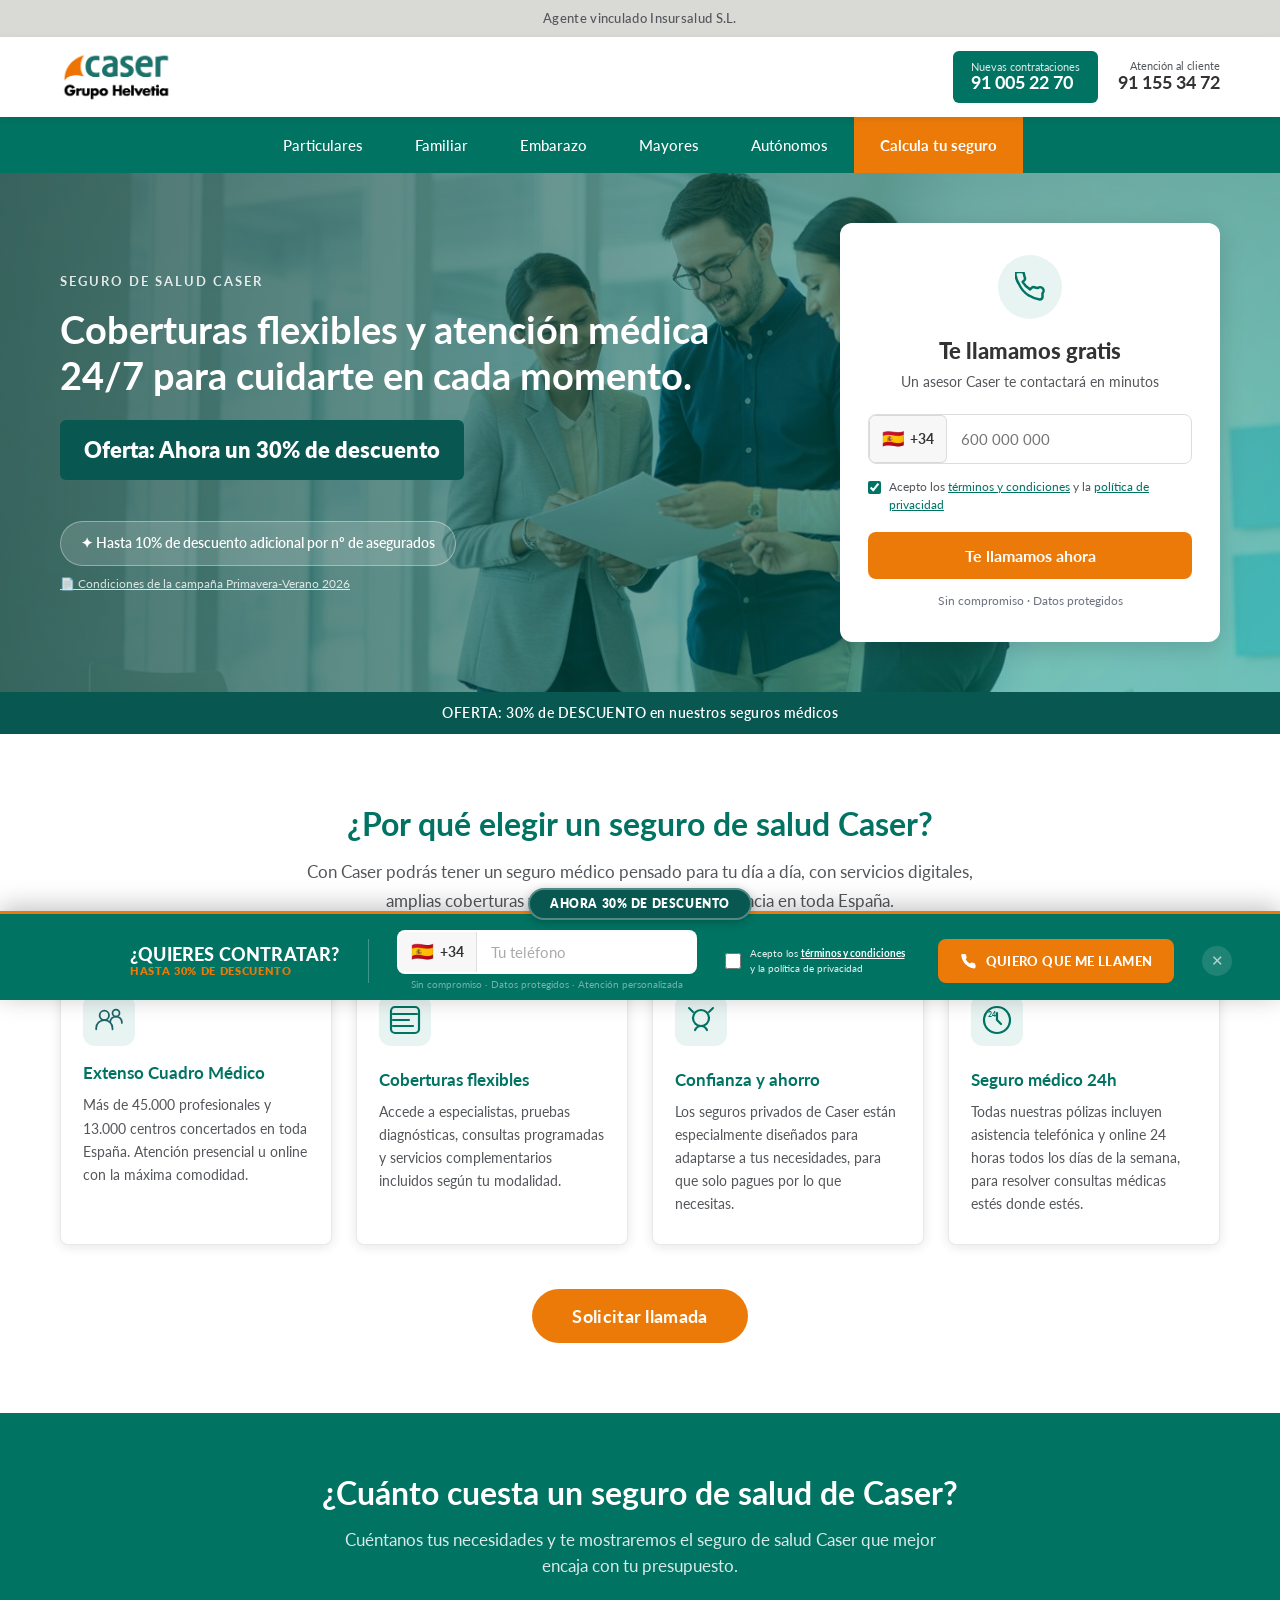
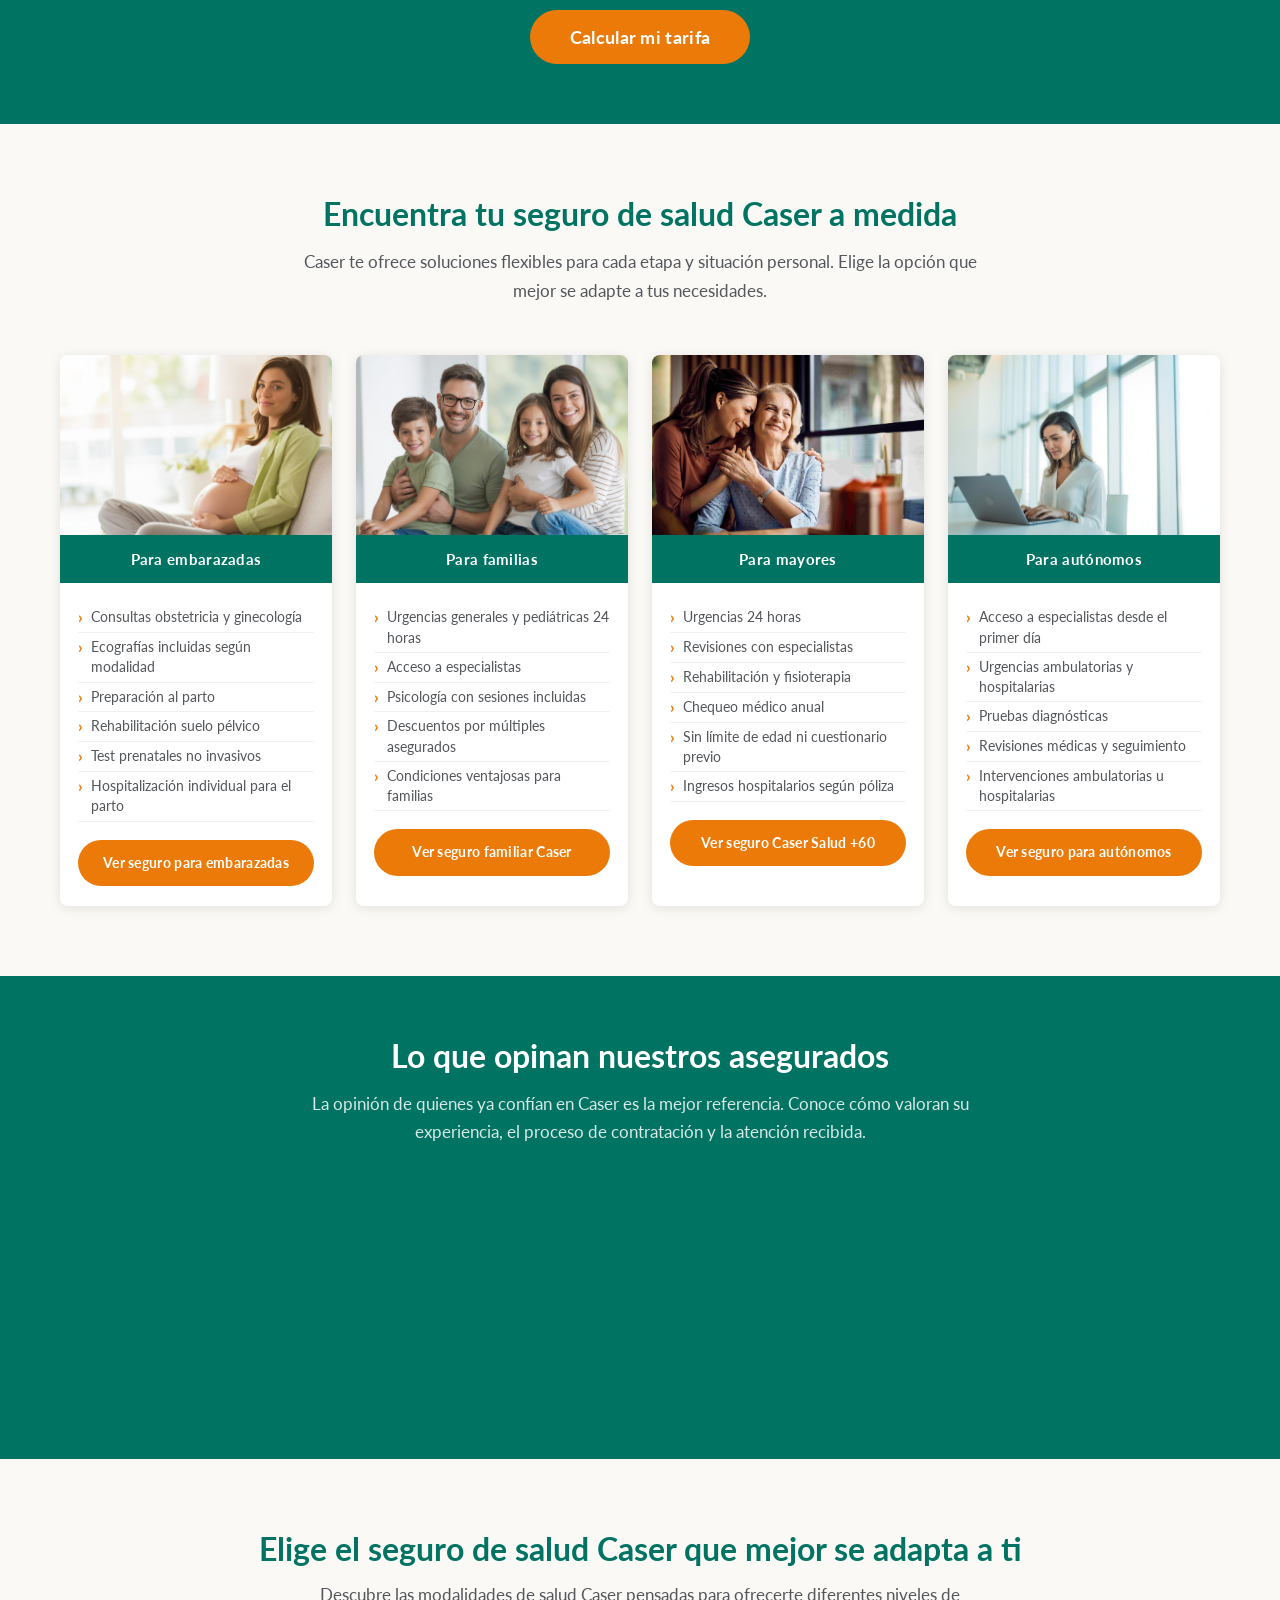
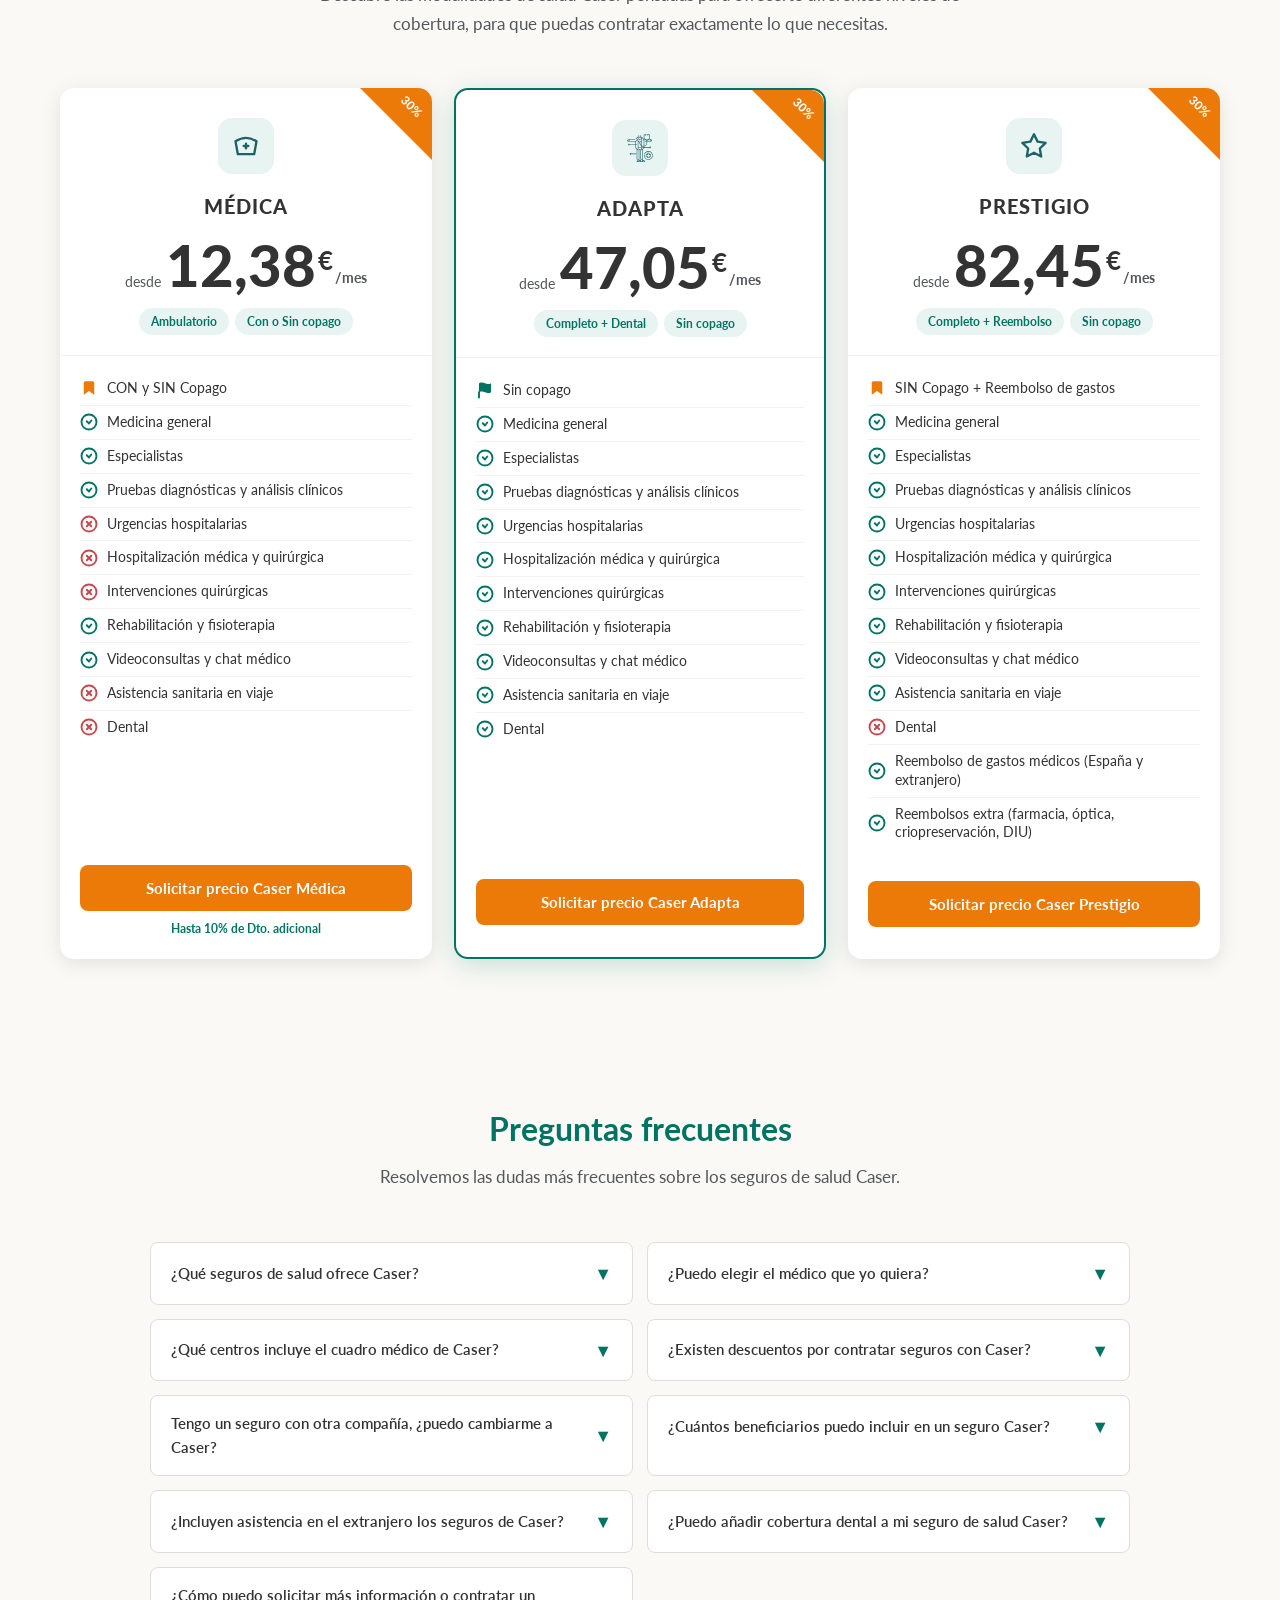
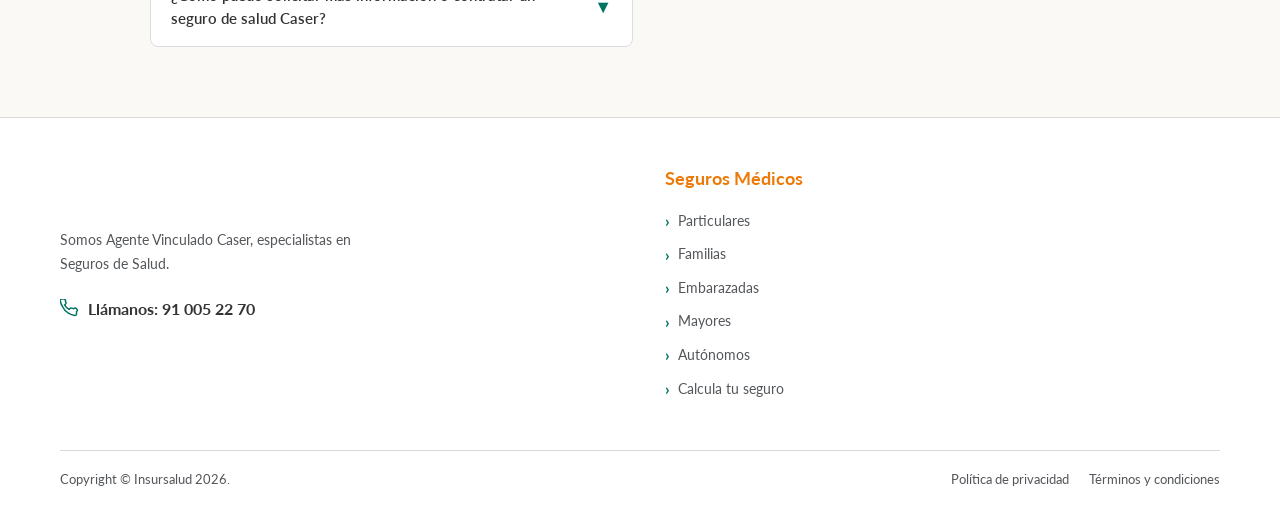
==== commit ac1272fa: "HubSpot SEO fixes: alt texts, LCP preload, lazy loading, anchor text, legal.html" ====
--- a/index.html
+++ b/index.html
@@ -235,6 +235,8 @@
     ]
   }
   </script>
+  <!-- LCP Preload -->
+  <link rel="preload" as="image" href="/images/seguro-salud-empresas-caser-hero.jpeg" fetchpriority="high" type="image/jpeg">
 </head>
 <body>
   <!-- Google Tag Manager (noscript) -->
@@ -250,7 +252,7 @@
     <div class="container">
       <div class="header-inner">
         <a href="/" class="site-logo">
-          <img src="/images/logo-caser.png" alt="Caser Seguros de Salud" class="logo-img">
+          <img src="/images/logo-caser.png" alt="Caser Seguros de Salud" class="logo-img" width="160" height="48" loading="eager">
         </a>
         <div class="header-phones">
           <a href="tel:910052270" class="phone-cta">
@@ -335,7 +337,7 @@
 
       <div class="features-grid">
         <div class="feature-card">
-          <div class="feature-icon-wrap"><img src="/images/group.svg" alt="" width="28" height="28" class="svg-icon"></div>
+          <div class="feature-icon-wrap"><img src="/images/group.svg" alt="Cuadro médico de más de 45.000 profesionales en España" width="28" height="28" class="svg-icon" loading="lazy"></div>
           <h3>Extenso Cuadro Médico</h3>
           <p>Más de 45.000 profesionales y 13.000 centros concertados en toda España. Atención presencial u online con la máxima comodidad.</p>
         </div>
@@ -404,7 +406,7 @@
               <li>Test prenatales no invasivos</li>
               <li>Hospitalización individual para el parto</li>
             </ul>
-            <a href="/embarazo" class="btn btn-cta">Más información</a>
+            <a href="/embarazo" class="btn btn-cta">Ver seguro para embarazadas</a>
           </div>
         </div>
 
@@ -419,7 +421,7 @@
               <li>Descuentos por múltiples asegurados</li>
               <li>Condiciones ventajosas para familias</li>
             </ul>
-            <a href="/familiar" class="btn btn-cta">Más información</a>
+            <a href="/familiar" class="btn btn-cta">Ver seguro familiar Caser</a>
           </div>
         </div>
 
@@ -435,7 +437,7 @@
               <li>Sin límite de edad ni cuestionario previo</li>
               <li>Ingresos hospitalarios según póliza</li>
             </ul>
-            <a href="/mayores" class="btn btn-cta">Más información</a>
+            <a href="/mayores" class="btn btn-cta">Ver seguro Caser Salud +60</a>
           </div>
         </div>
 
@@ -450,7 +452,7 @@
               <li>Revisiones médicas y seguimiento</li>
               <li>Intervenciones ambulatorias u hospitalarias</li>
             </ul>
-            <a href="/autonomos" class="btn btn-cta">Más información</a>
+            <a href="/autonomos" class="btn btn-cta">Ver seguro para autónomos</a>
           </div>
         </div>
       </div>
@@ -498,7 +500,7 @@
         <div class="pc">
           <div class="pc-badge"><span>30%</span></div>
           <div class="pc-top">
-            <div class="pc-icon-box"><img src="/images/nurse.svg" alt="MÉDICA" width="28" height="28" class="svg-icon"></div>
+            <div class="pc-icon-box"><img src="/images/nurse.svg" alt="MÉDICA" width="28" height="28" class="svg-icon" loading="lazy"></div>
             <div class="pc-name">MÉDICA</div>
             <div class="pc-price"><span class="pc-price-from">desde</span><span class="pc-price-num">12,38</span><span class="pc-price-currency">€</span><span class="pc-price-period">/mes</span></div>
             <div class="pc-tags"><span class="pc-tag">Ambulatorio</span><span class="pc-tag">Con o Sin copago</span></div>
@@ -517,14 +519,14 @@
             <li><svg xmlns="http://www.w3.org/2000/svg" class="pc-icon" viewBox="0 0 24 24" fill="none" stroke="#c9474a" stroke-width="2.5" stroke-linecap="round" stroke-linejoin="round"><circle cx="12" cy="12" r="10"/><line x1="15" y1="9" x2="9" y2="15"/><line x1="9" y1="9" x2="15" y2="15"/></svg> Dental</li>
           </ul>
           <div class="pc-footer">
-            <button class="pc-btn" onclick="openCallModal('MÉDICA')">Más información</button>
+            <button class="pc-btn" onclick="openCallModal('MÉDICA')">Solicitar precio Caser Médica</button>
             <p class="pc-discount-note">Hasta 10% de Dto. adicional</p>
           </div>
         </div>
         <div class="pc pc-featured">
           <div class="pc-badge"><span>30%</span></div>
           <div class="pc-top">
-            <div class="pc-icon-box"><img src="/images/healthy-check.svg" alt="ADAPTA" width="28" height="28" class="svg-icon"></div>
+            <div class="pc-icon-box"><img src="/images/healthy-check.svg" alt="ADAPTA" width="28" height="28" class="svg-icon" loading="lazy"></div>
             <div class="pc-name">ADAPTA</div>
             <div class="pc-price"><span class="pc-price-from">desde</span><span class="pc-price-num">47,05</span><span class="pc-price-currency">€</span><span class="pc-price-period">/mes</span></div>
             <div class="pc-tags"><span class="pc-tag">Completo + Dental</span><span class="pc-tag">Sin copago</span></div>
@@ -543,13 +545,13 @@
             <li><svg xmlns="http://www.w3.org/2000/svg" class="pc-icon" viewBox="0 0 24 24" fill="none" stroke="#007363" stroke-width="2.5" stroke-linecap="round" stroke-linejoin="round"><circle cx="12" cy="12" r="10"/><polyline points="9 11 12 14 15 10"/></svg> Dental</li>
           </ul>
           <div class="pc-footer">
-            <button class="pc-btn" onclick="openCallModal('ADAPTA')">Más información</button>
+            <button class="pc-btn" onclick="openCallModal('ADAPTA')">Solicitar precio Caser Adapta</button>
           </div>
         </div>
         <div class="pc">
           <div class="pc-badge"><span>30%</span></div>
           <div class="pc-top">
-            <div class="pc-icon-box"><img src="/images/star.svg" alt="PRESTIGIO" width="28" height="28" class="svg-icon"></div>
+            <div class="pc-icon-box"><img src="/images/star.svg" alt="PRESTIGIO" width="28" height="28" class="svg-icon" loading="lazy"></div>
             <div class="pc-name">PRESTIGIO</div>
             <div class="pc-price"><span class="pc-price-from">desde</span><span class="pc-price-num">82,45</span><span class="pc-price-currency">€</span><span class="pc-price-period">/mes</span></div>
             <div class="pc-tags"><span class="pc-tag">Completo + Reembolso</span><span class="pc-tag">Sin copago</span></div>
@@ -570,7 +572,7 @@
             <li><svg xmlns="http://www.w3.org/2000/svg" class="pc-icon" viewBox="0 0 24 24" fill="none" stroke="#007363" stroke-width="2.5" stroke-linecap="round" stroke-linejoin="round"><circle cx="12" cy="12" r="10"/><polyline points="9 11 12 14 15 10"/></svg> Reembolsos extra (farmacia, óptica, criopreservación, DIU)</li>
           </ul>
           <div class="pc-footer">
-            <button class="pc-btn" onclick="openCallModal('PRESTIGIO')">Más información</button>
+            <button class="pc-btn" onclick="openCallModal('PRESTIGIO')">Solicitar precio Caser Prestigio</button>
           </div>
         </div>
       </div>
@@ -666,7 +668,7 @@
       <div class="footer-inner">
         <div class="footer-brand">
           <div class="logo-wrap">
-            <img src="/images/logo-caser-blanco.png" alt="Caser Seguros" class="logo-img-footer">
+            <img src="/images/logo-caser-blanco.png" alt="Caser Seguros" class="logo-img-footer" width="140" height="42" loading="lazy">
           </div>
           <p>Somos Agente Vinculado Caser, especialistas en Seguros de Salud.</p>
           <div class="footer-phone">
@@ -736,7 +738,7 @@
   </div>
 
 
-  <script src="/js/main.js?v=20260541"></script>
+  <script src="/js/main.js?v=20260541" defer></script>
   <!-- ── BARRA FLOTANTE MOBILE ── -->
   <div class="mobile-cta-bar">
     <button type="button" class="mcta-btn mcta-modal" onclick="openCallModal('')">
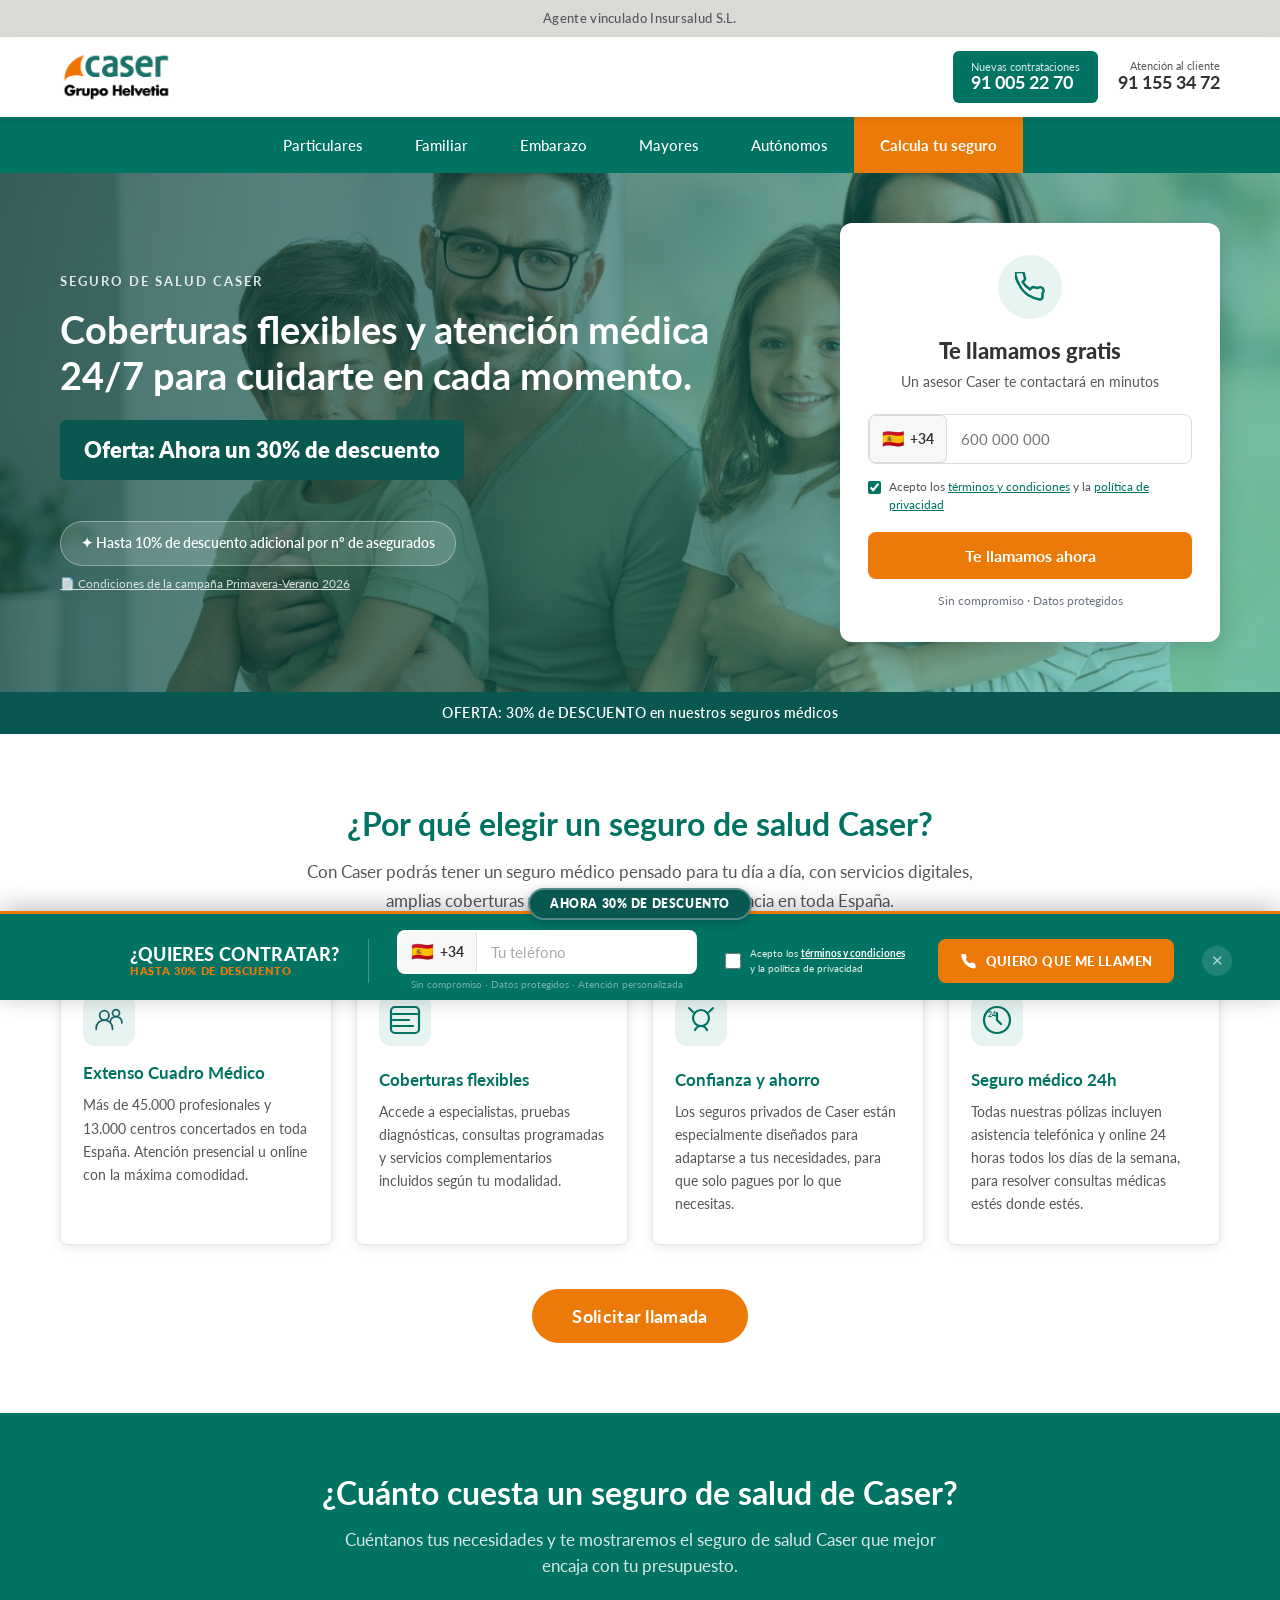
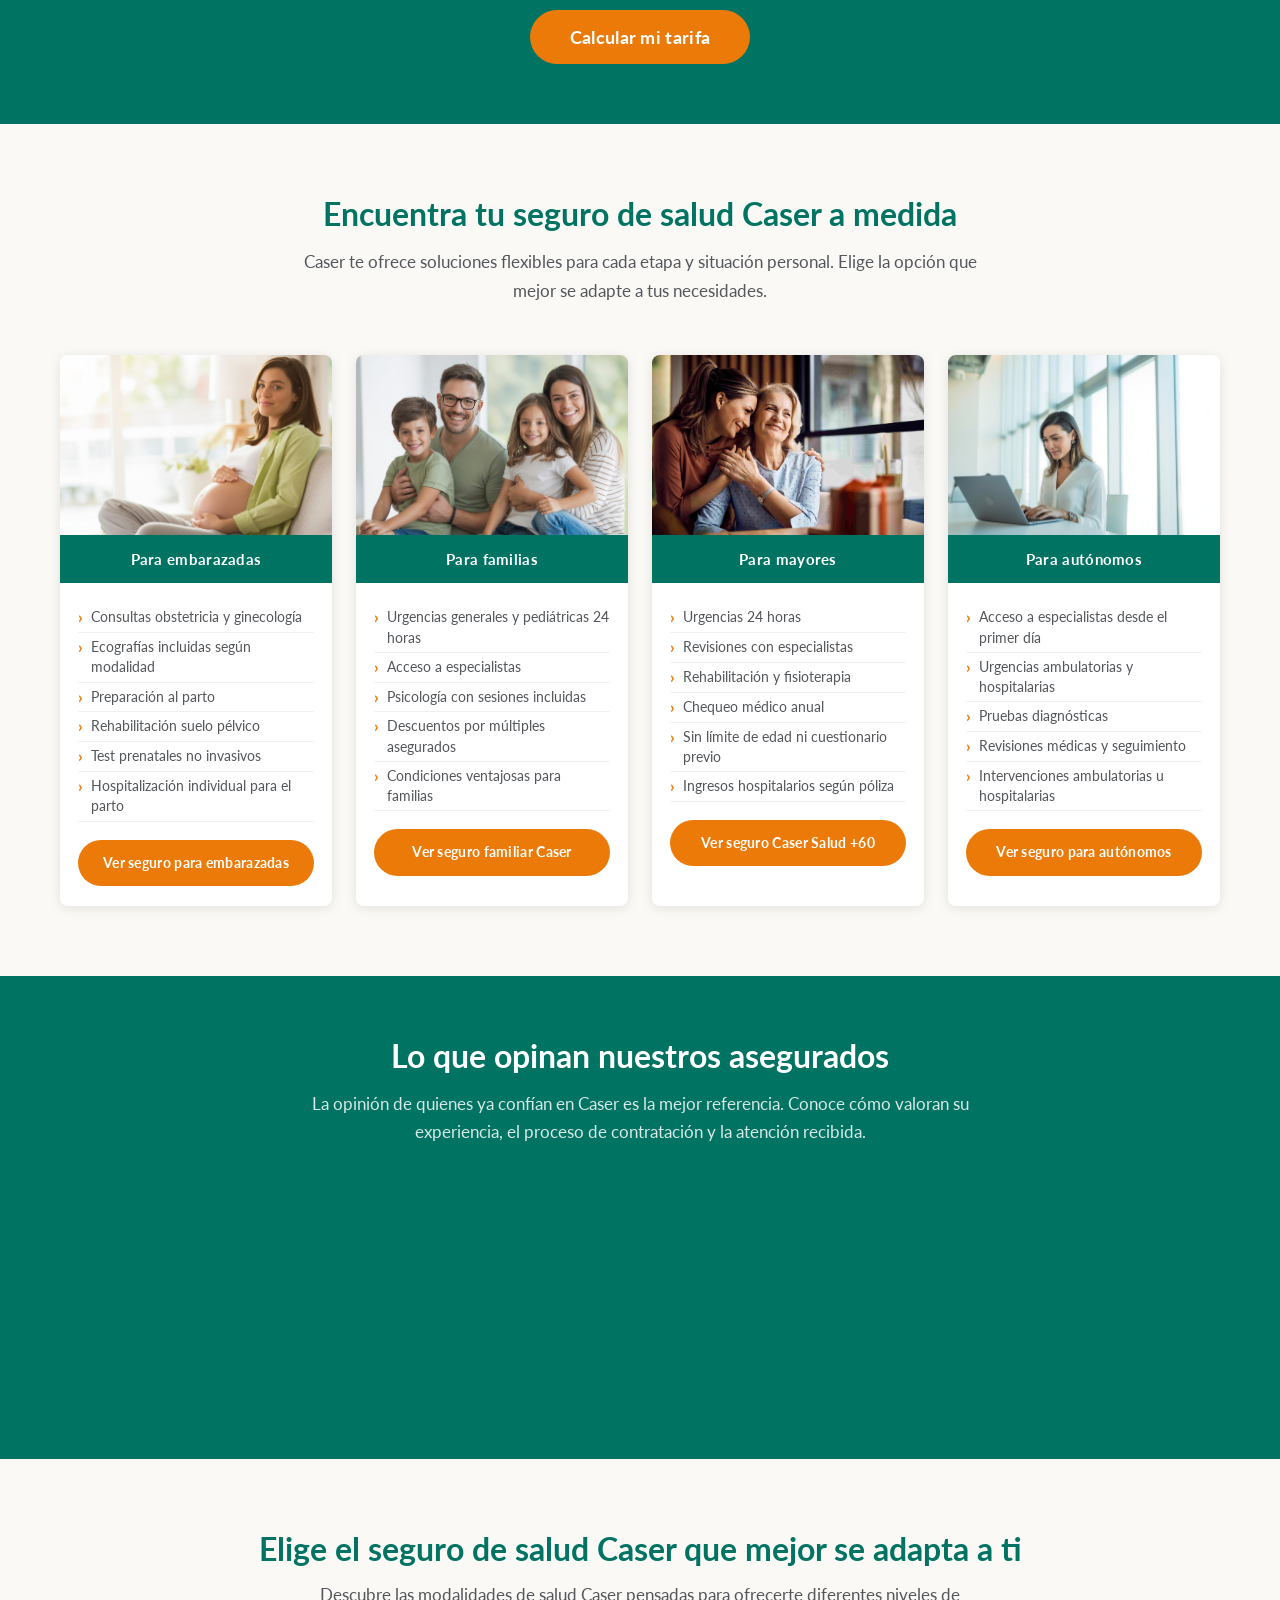
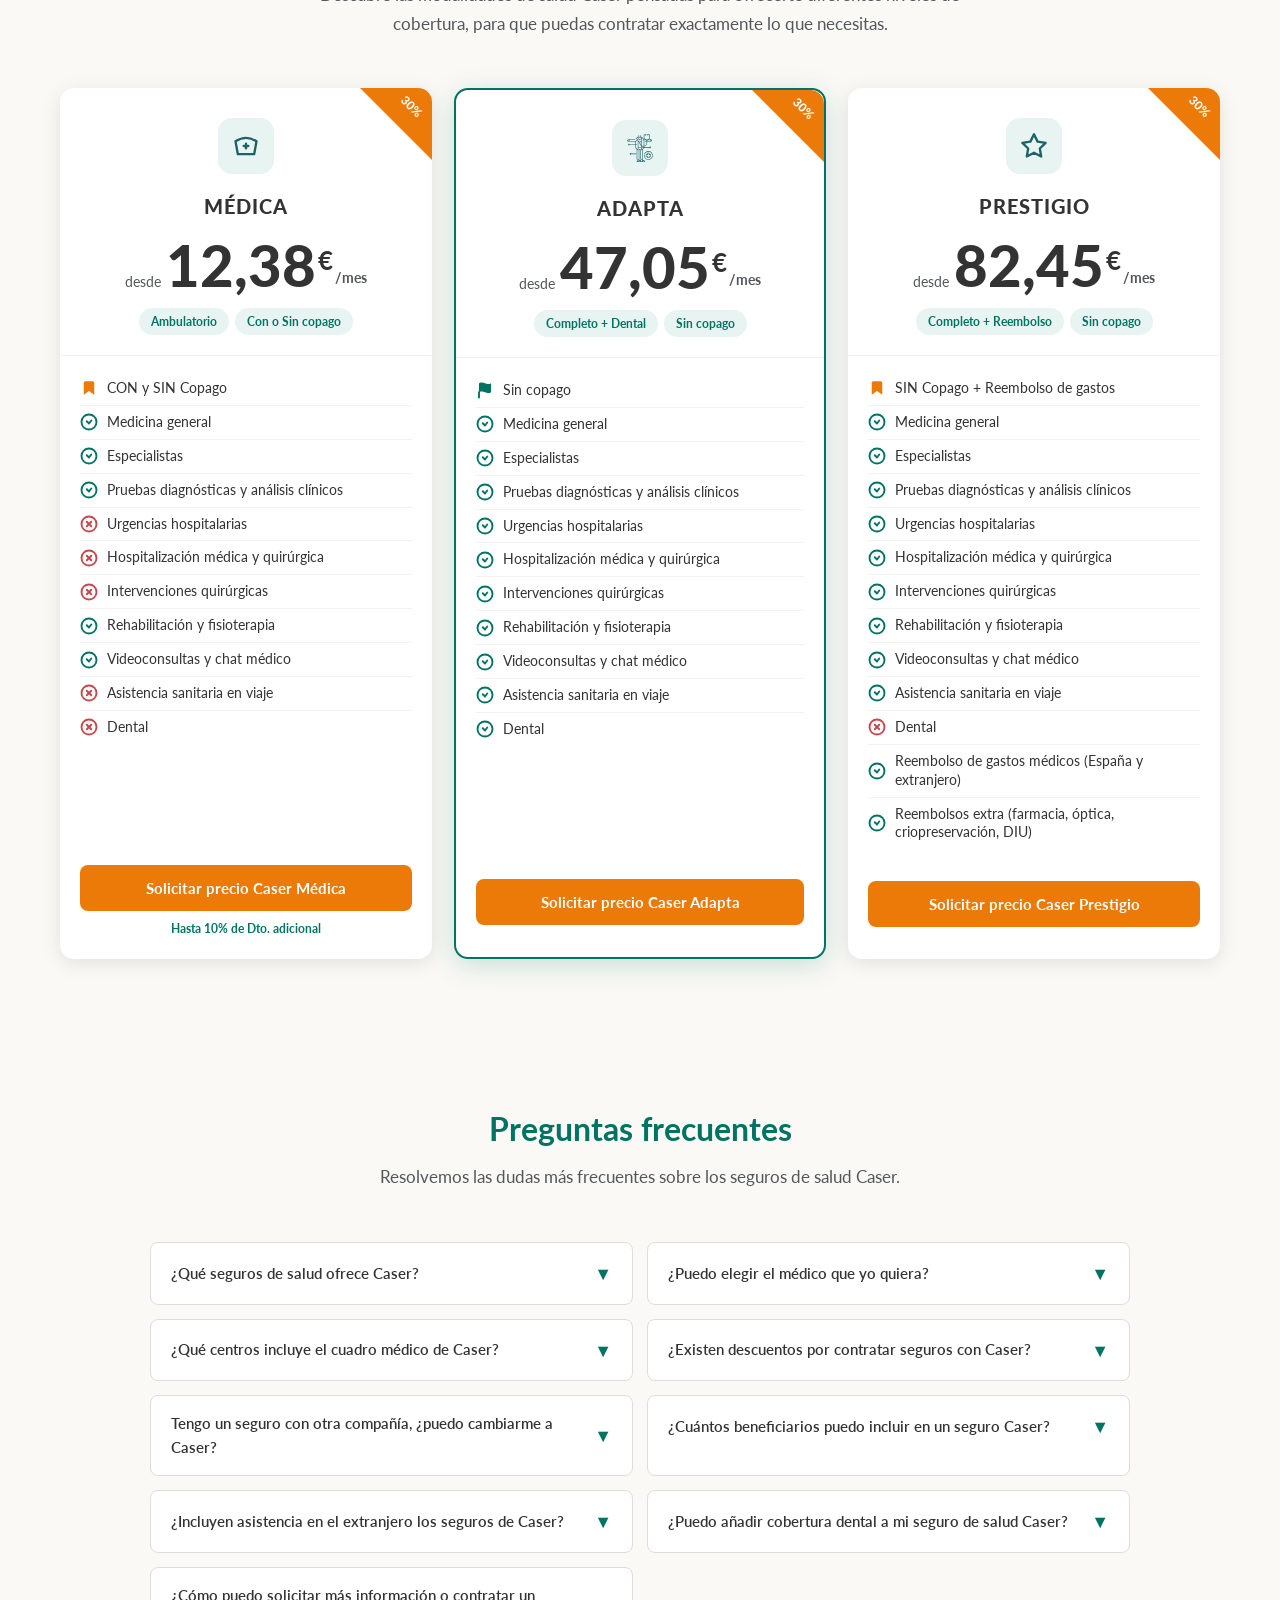
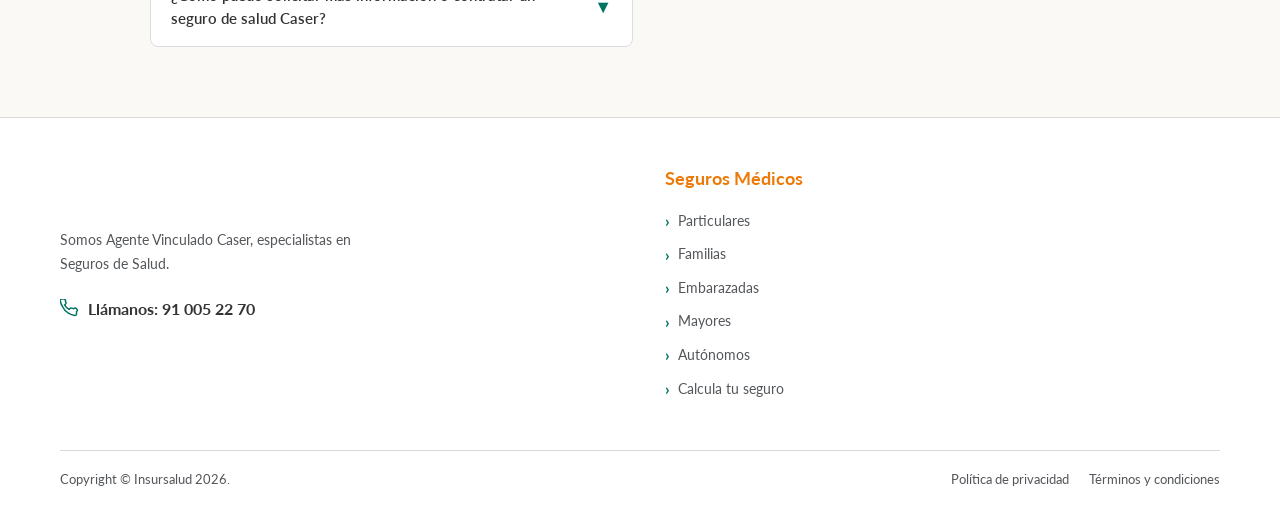
==== commit bd9dad5a: "feat: cambiar hero home a familia feliz, responsive desktop/mobile + SEO imagen" ====
--- a/index.html
+++ b/index.html
@@ -21,7 +21,7 @@
   <link rel="apple-touch-icon" href="/images/favicon.svg">
   <meta property="og:title" content="Seguro de Salud Caser | Hasta 30% de descuento">
   <meta property="og:description" content="Seguro de Salud Caser con coberturas flexibles y atención médica 24/7. Hasta 30% de descuento. Más de 45.000 profesionales y 13.000 centros en toda España.">
-  <meta property="og:image" content="https://caser.ofertaseguromedico.es/images/hero-home.webp">
+  <meta property="og:image" content="https://caser.ofertaseguromedico.es/images/familia-feliz-seguro-salud-caser.jpeg">
   <meta property="og:url" content="https://caser.ofertaseguromedico.es/">
   <meta property="og:type" content="website">
   <meta property="og:locale" content="es_ES">
@@ -29,7 +29,7 @@
   <meta name="twitter:card" content="summary_large_image">
   <meta name="twitter:title" content="Seguro de Salud Caser | Hasta 30% de descuento">
   <meta name="twitter:description" content="Coberturas flexibles y atención médica 24/7. Hasta 30% de descuento. Solicita tu precio personalizado.">
-  <meta name="twitter:image" content="https://caser.ofertaseguromedico.es/images/hero-home.webp">
+  <meta name="twitter:image" content="https://caser.ofertaseguromedico.es/images/familia-feliz-seguro-salud-caser.jpeg">
   <script type="application/ld+json">
   {
     "@context": "https://schema.org",
@@ -235,8 +235,9 @@
     ]
   }
   </script>
-  <!-- LCP Preload -->
-  <link rel="preload" as="image" href="/images/seguro-salud-empresas-caser-hero.jpeg" fetchpriority="high" type="image/jpeg">
+  <!-- LCP Preload — hero home (desktop y mobile) -->
+  <link rel="preload" as="image" href="/images/familia-feliz-seguro-salud-caser.jpeg" fetchpriority="high" type="image/jpeg" media="(min-width: 768px)">
+  <link rel="preload" as="image" href="/images/familia-feliz-seguro-salud-caser-mobile.jpeg" fetchpriority="high" type="image/jpeg" media="(max-width: 767px)">
 </head>
 <body>
   <!-- Google Tag Manager (noscript) -->
@@ -286,7 +287,14 @@
   </nav>
 
   <!-- HERO -->
-  <section class="hero">
+  <section class="hero" aria-label="Seguro de salud Caser para familias felices">
+    <!-- Imagen SEO del hero (visualmente oculta, accesible para buscadores) -->
+    <img src="/images/familia-feliz-seguro-salud-caser.jpeg"
+         alt="Familia feliz con seguro de salud Caser — coberturas completas para todos sus miembros"
+         width="1312" height="736"
+         loading="eager" fetchpriority="high"
+         style="position:absolute;width:1px;height:1px;opacity:0;pointer-events:none;overflow:hidden;"
+         aria-hidden="true">
     <div class="hero-inner">
       <div class="hero-text">
         <p class="eyebrow">SEGURO DE SALUD CASER</p>
--- a/css/styles.css
+++ b/css/styles.css
@@ -352,8 +352,15 @@
   content: '';
   position: absolute;
   inset: 0;
-  background: url('../images/seguro-salud-empresas-caser-hero.jpeg') center/cover no-repeat;
+  background: url('../images/familia-feliz-seguro-salud-caser.jpeg') center/cover no-repeat;
   opacity: 0.52;
+}
+/* Imagen hero home versión mobile */
+@media (max-width: 767px) {
+  .hero:not(.hero-particulares):not(.hero-familiar):not(.hero-embarazo):not(.hero-mayores):not(.hero-autonomos)::before {
+    background-image: url('../images/familia-feliz-seguro-salud-caser-mobile.jpeg');
+    background-position: center top;
+  }
 }
 /* Gradiente de protección para legibilidad del texto (izquierda más oscura) */
 .hero::after {
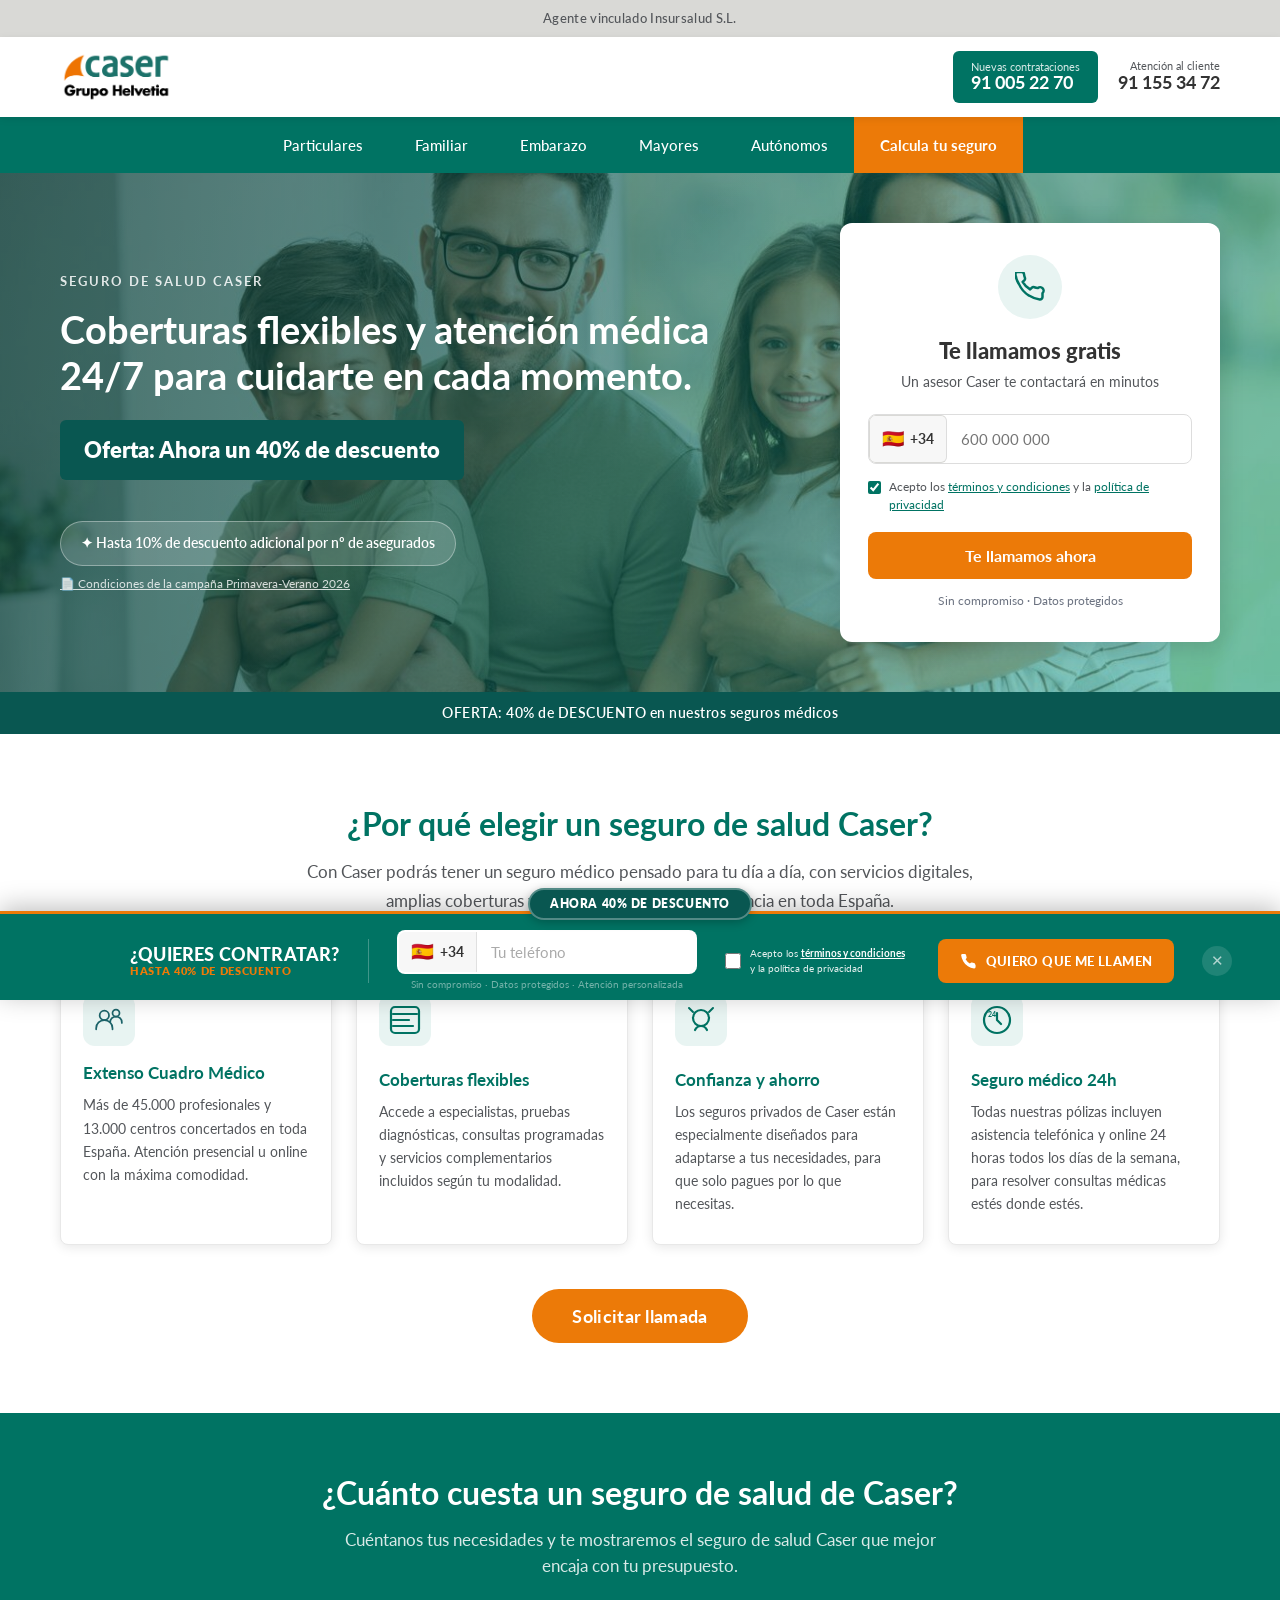
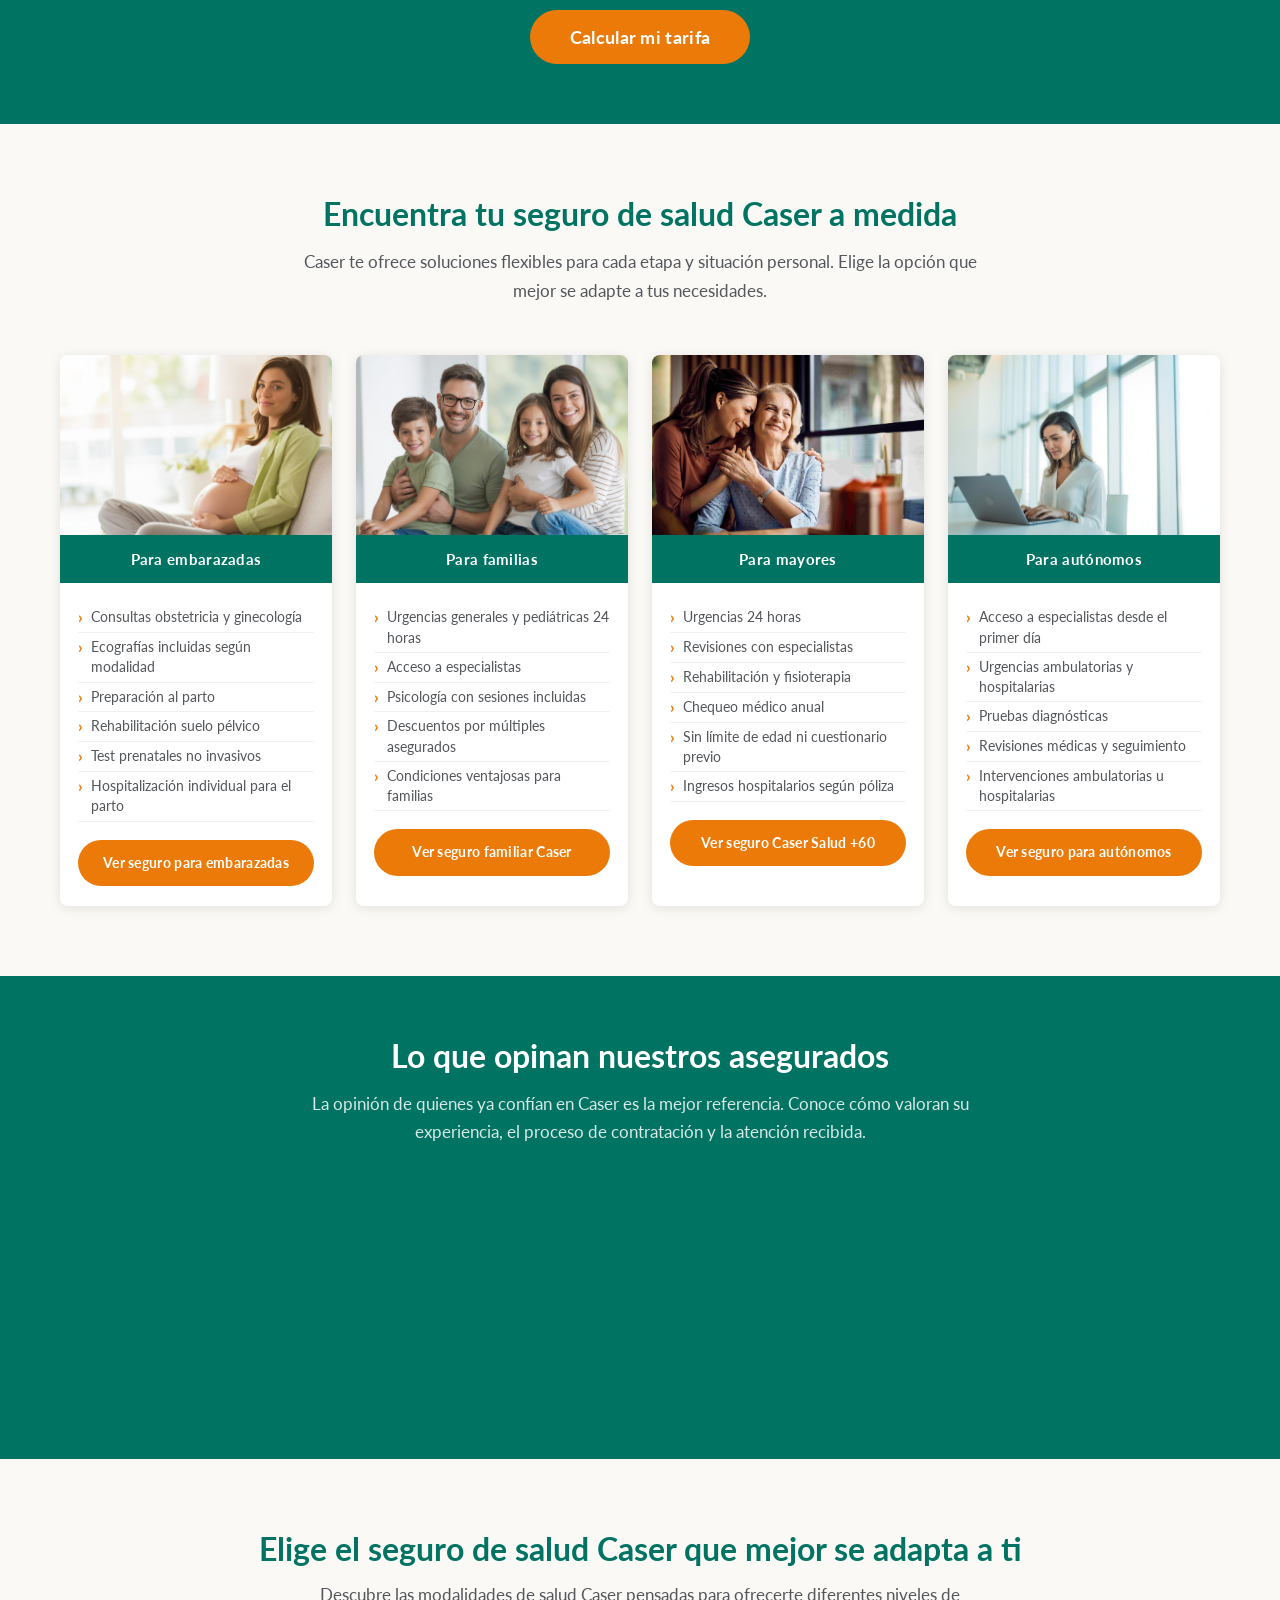
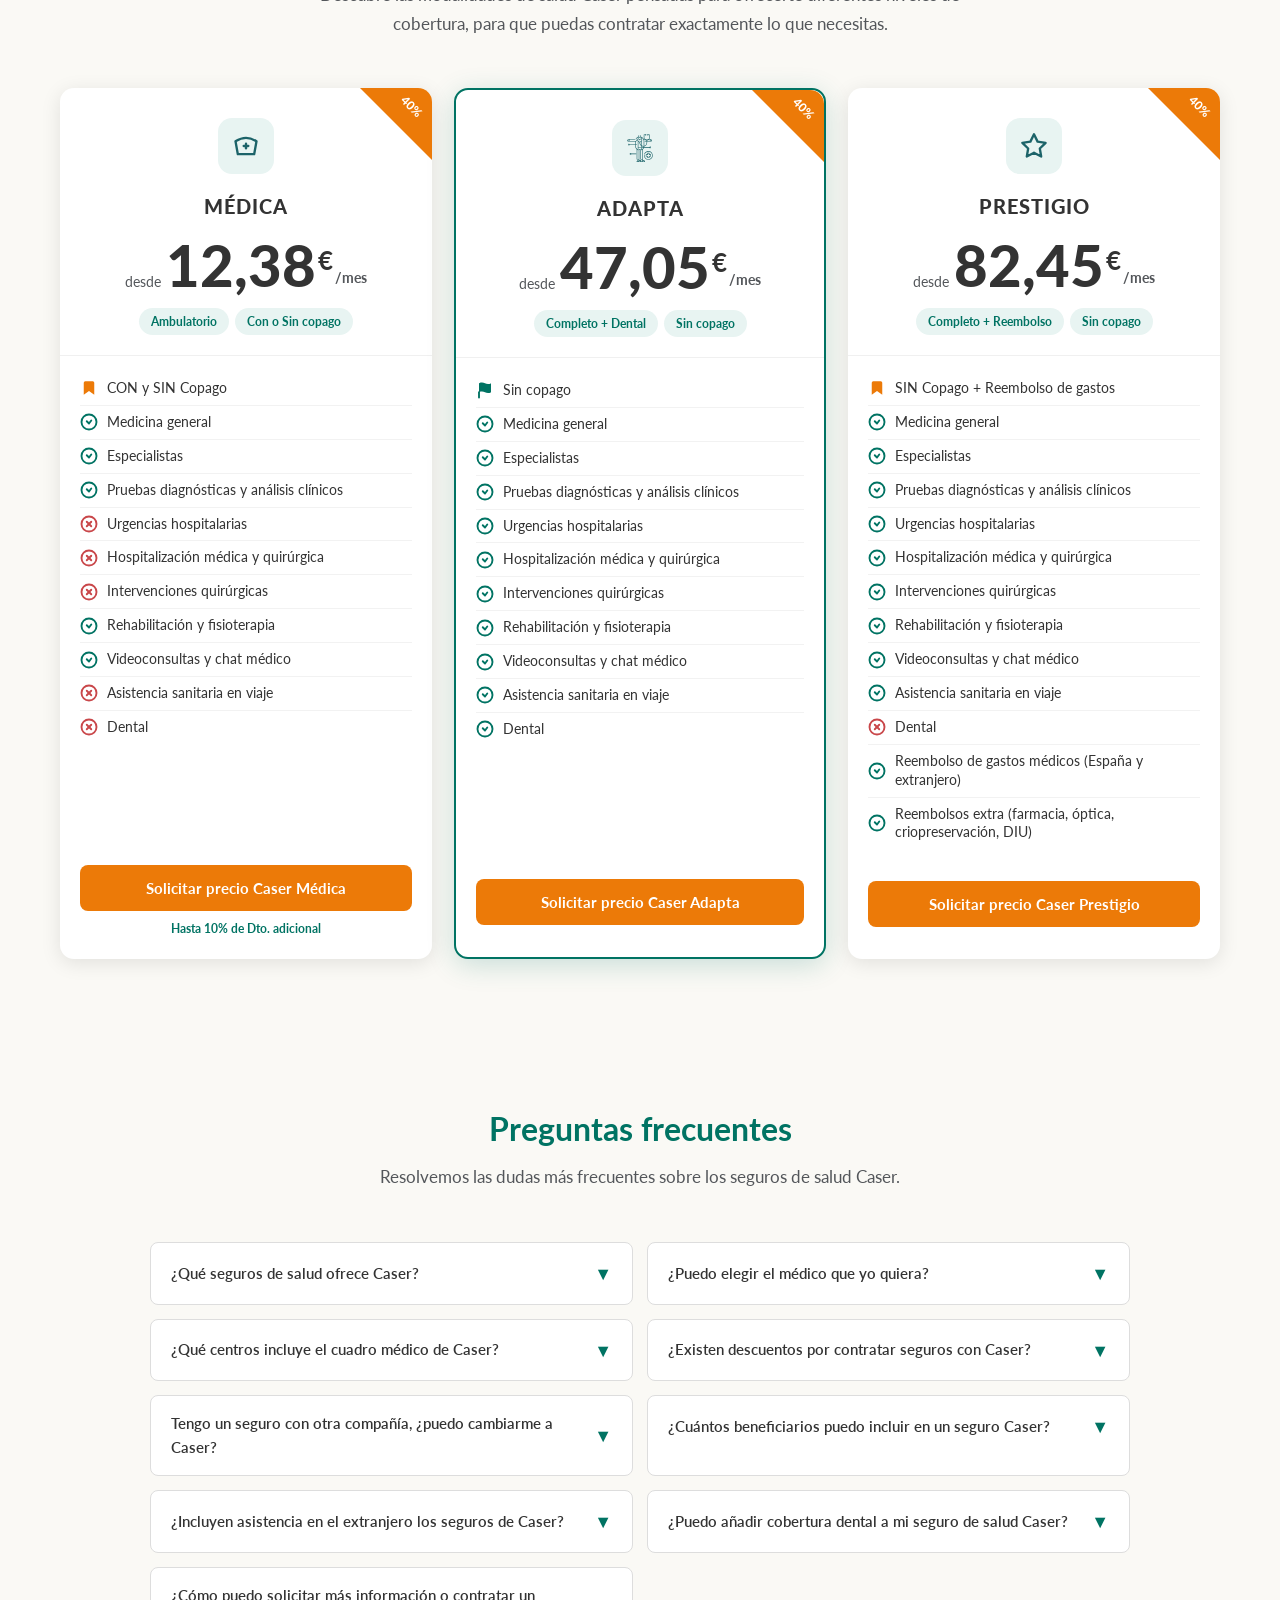
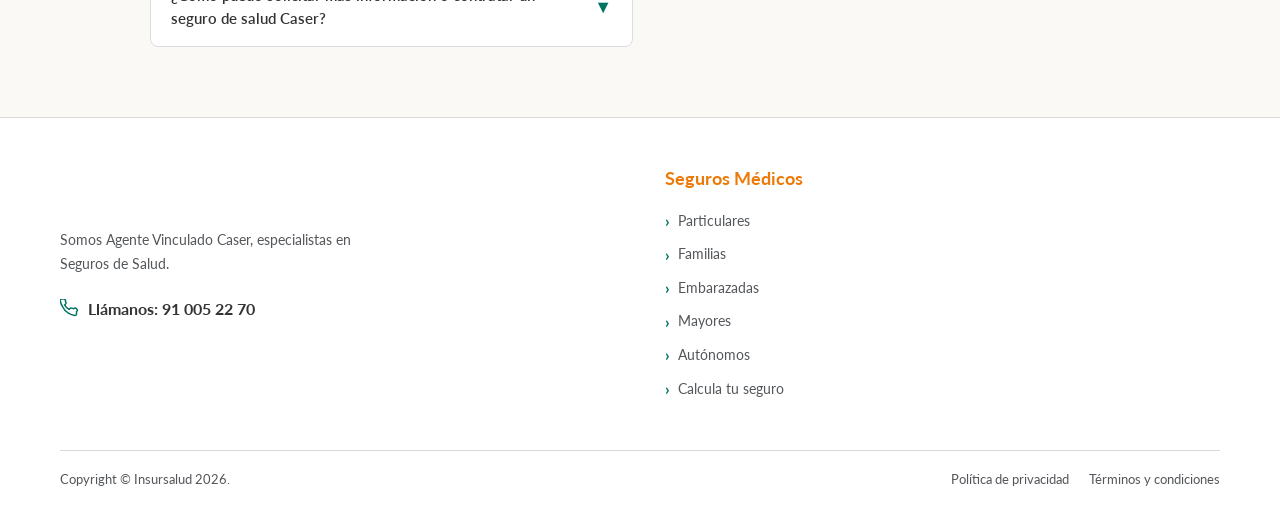
==== commit afa6aa63: "Web: actualizar mensajes de descuento 30% a 40%" ====
--- a/index.html
+++ b/index.html
@@ -3,11 +3,11 @@
 <head>
   <meta charset="UTF-8">
   <meta name="viewport" content="width=device-width, initial-scale=1.0">
-  <meta name="description" content="Seguro de Salud Caser - Coberturas flexibles y atención médica 24/7. Hasta 30% de descuento + 1 mes gratis. Más de 45.000 profesionales y 13.000 centros.">
-  <title>SEGURO DE SALUD CASER | Hasta 30% dto. y 1 mes gratis</title>
+  <meta name="description" content="Seguro de Salud Caser - Coberturas flexibles y atención médica 24/7. Hasta 40% de descuento + 1 mes gratis. Más de 45.000 profesionales y 13.000 centros.">
+  <title>SEGURO DE SALUD CASER | Hasta 40% dto. y 1 mes gratis</title>
   <link rel="preconnect" href="https://fonts.googleapis.com">
   <link href="https://fonts.googleapis.com/css2?family=Lato:wght@400;700;900&display=swap" rel="stylesheet">
-  <link rel="stylesheet" href="/css/styles.css?v=20260550">
+  <link rel="stylesheet" href="/css/styles.css?v=20260527">
   <!-- Google Tag Manager -->
   <script>(function(w,d,s,l,i){w[l]=w[l]||[];w[l].push({'gtm.start':
   new Date().getTime(),event:'gtm.js'});var f=d.getElementsByTagName(s)[0],
@@ -19,16 +19,16 @@
   <link rel="canonical" href="https://caser.ofertaseguromedico.es/">
   <link rel="icon" type="image/svg+xml" href="/images/favicon.svg">
   <link rel="apple-touch-icon" href="/images/favicon.svg">
-  <meta property="og:title" content="Seguro de Salud Caser | Hasta 30% de descuento">
-  <meta property="og:description" content="Seguro de Salud Caser con coberturas flexibles y atención médica 24/7. Hasta 30% de descuento. Más de 45.000 profesionales y 13.000 centros en toda España.">
+  <meta property="og:title" content="Seguro de Salud Caser | Hasta 40% de descuento">
+  <meta property="og:description" content="Seguro de Salud Caser con coberturas flexibles y atención médica 24/7. Hasta 40% de descuento. Más de 45.000 profesionales y 13.000 centros en toda España.">
   <meta property="og:image" content="https://caser.ofertaseguromedico.es/images/familia-feliz-seguro-salud-caser.jpeg">
   <meta property="og:url" content="https://caser.ofertaseguromedico.es/">
   <meta property="og:type" content="website">
   <meta property="og:locale" content="es_ES">
   <meta property="og:site_name" content="Caser Seguros de Salud — Insursalud">
   <meta name="twitter:card" content="summary_large_image">
-  <meta name="twitter:title" content="Seguro de Salud Caser | Hasta 30% de descuento">
-  <meta name="twitter:description" content="Coberturas flexibles y atención médica 24/7. Hasta 30% de descuento. Solicita tu precio personalizado.">
+  <meta name="twitter:title" content="Seguro de Salud Caser | Hasta 40% de descuento">
+  <meta name="twitter:description" content="Coberturas flexibles y atención médica 24/7. Hasta 40% de descuento. Solicita tu precio personalizado.">
   <meta name="twitter:image" content="https://caser.ofertaseguromedico.es/images/familia-feliz-seguro-salud-caser.jpeg">
   <script type="application/ld+json">
   {
@@ -137,7 +137,7 @@
       "@id": "https://caser.ofertaseguromedico.es/#website",
       "url": "https://caser.ofertaseguromedico.es/",
       "name": "Caser Seguros de Salud — Insursalud",
-      "description": "Seguros de salud Caser: particulares, familiar, embarazo, mayores y autónomos. Hasta 30% de descuento.",
+      "description": "Seguros de salud Caser: particulares, familiar, embarazo, mayores y autónomos. Hasta 40% de descuento.",
       "inLanguage": "es-ES",
       "publisher": {"@id": "https://caser.ofertaseguromedico.es/#organization"},
       "potentialAction": {
@@ -150,8 +150,8 @@
       "@type": "WebPage",
       "@id": "https://caser.ofertaseguromedico.es/#webpage",
       "url": "https://caser.ofertaseguromedico.es/",
-      "name": "Seguro de Salud Caser | Hasta 30% de descuento",
-      "description": "Seguro de Salud Caser - Coberturas flexibles y atención médica 24/7. Hasta 30% de descuento + 1 mes gratis. Más de 45.000 profesionales y 13.000 centros.",
+      "name": "Seguro de Salud Caser | Hasta 40% de descuento",
+      "description": "Seguro de Salud Caser - Coberturas flexibles y atención médica 24/7. Hasta 40% de descuento + 1 mes gratis. Más de 45.000 profesionales y 13.000 centros.",
       "inLanguage": "es-ES",
       "isPartOf": {"@id": "https://caser.ofertaseguromedico.es/#website"},
       "about": {"@id": "https://caser.ofertaseguromedico.es/#organization"},
@@ -179,7 +179,7 @@
         "name": "¿Qué seguros de salud ofrece Caser?",
         "acceptedAnswer": {
           "@type": "Answer",
-          "text": "Caser ofrece tres modalidades principales: Médica (ambulatorio con o sin copago, desde 12,38€/mes), Adapta (completo + dental sin copago, desde 47,05€/mes) y Prestigio (completo + reembolso de gastos sin copago, desde 82,45€/mes). También dispone de coberturas especiales para embarazadas, familias, mayores y autónomos."
+          "text": "Caser ofrece tres modalidades principales: Médica (ambulatorio con o sin copago), Adapta (completo + dental, sin copago) y Prestigio (completo + reembolso de gastos, sin copago). También dispone de coberturas especiales para embarazadas, familias, mayores y autónomos."
         }
       },
       {
@@ -203,31 +203,47 @@
         "name": "¿Existen descuentos por contratar seguros con Caser?",
         "acceptedAnswer": {
           "@type": "Answer",
-          "text": "Sí. Actualmente dispones de un 30% de descuento directo más 1 mes gratis. Además, puedes obtener hasta un 10% adicional de descuento en función del número de asegurados que incluyas en tu póliza."
+          "text": "Sí. Actualmente dispones de un 40% de descuento directo más 1 mes gratis. Además, puedes obtener hasta un 10% adicional de descuento en función del número de asegurados que incluyas en tu póliza."
         }
       },
       {
         "@type": "Question",
-        "name": "¿Cuánto cuesta un seguro de salud Caser?",
+        "name": "Tengo un seguro con otra compañía, ¿puedo cambiarme a Caser?",
         "acceptedAnswer": {
           "@type": "Answer",
-          "text": "Los seguros de salud Caser comienzan desde 12,38€/mes para la modalidad Médica, desde 47,05€/mes para Adapta y desde 82,45€/mes para Prestigio. El precio final depende de la edad y número de asegurados incluidos."
+          "text": "Por supuesto. Puedes cambiar tu seguro médico a Caser en cualquier momento. Nuestros asesores te guiarán en el proceso para que el cambio sea sencillo y sin interrupciones en tu cobertura."
         }
       },
       {
         "@type": "Question",
-        "name": "¿Tengo que esperar para usar el seguro médico Caser?",
+        "name": "¿Cuántos beneficiarios puedo incluir en un seguro Caser?",
         "acceptedAnswer": {
           "@type": "Answer",
-          "text": "Las urgencias están cubiertas desde el primer día. Algunas coberturas como la hospitalización programada o el parto pueden tener periodos de carencia según la modalidad contratada. Consulta con nuestros asesores las condiciones concretas."
+          "text": "Puedes incluir todos los miembros de tu familia o grupo que desees. A mayor número de asegurados, mayor descuento obtendrás, hasta un 10% adicional sobre el precio de la póliza."
         }
       },
       {
         "@type": "Question",
-        "name": "¿Puedo cambiarme a Caser desde otra compañía de seguros?",
+        "name": "¿Incluyen asistencia en el extranjero los seguros de Caser?",
         "acceptedAnswer": {
           "@type": "Answer",
-          "text": "Sí, puedes cambiar tu seguro médico a Caser en cualquier momento. Nuestros asesores te guiarán en el proceso para que el cambio sea sencillo y sin interrupciones en tu cobertura médica."
+          "text": "Las modalidades Adapta y Prestigio incluyen asistencia sanitaria en viaje al extranjero. Con el seguro Prestigio, además, puedes obtener reembolso de gastos médicos incurridos tanto en España como en el extranjero."
+        }
+      },
+      {
+        "@type": "Question",
+        "name": "¿Puedo añadir cobertura dental a mi seguro de salud Caser?",
+        "acceptedAnswer": {
+          "@type": "Answer",
+          "text": "La modalidad Adapta incluye cobertura dental de serie. Si contratas la modalidad Médica, puedes consultar con nuestros asesores las opciones para añadir cobertura dental complementaria."
+        }
+      },
+      {
+        "@type": "Question",
+        "name": "¿Cómo puedo solicitar más información o contratar un seguro de salud Caser?",
+        "acceptedAnswer": {
+          "@type": "Answer",
+          "text": "Puedes solicitar información llamando al 91 005 22 70 (nuevas contrataciones), rellenando el formulario de esta página o calculando tu tarifa directamente en nuestra sección \"Calcula tu seguro\". Uno de nuestros asesores te contactará sin compromiso."
         }
       }
       ]
@@ -299,7 +315,7 @@
       <div class="hero-text">
         <p class="eyebrow">SEGURO DE SALUD CASER</p>
         <h1>Coberturas flexibles y atención médica 24/7 para cuidarte en cada momento.</h1>
-        <div class="hero-badge">Oferta: Ahora un 30% de descuento</div>
+        <div class="hero-badge">Oferta: Ahora un 40% de descuento</div>
         <br><br>
         <span class="hero-descuento">✦ Hasta 10% de descuento adicional por nº de asegurados</span>
         <br>
@@ -335,7 +351,7 @@
   </section>
 
   <!-- OFERTA BAR -->
-  <div class="oferta-bar">OFERTA: 30% de DESCUENTO en nuestros seguros médicos</div>
+  <div class="oferta-bar">OFERTA: 40% de DESCUENTO en nuestros seguros médicos</div>
 
   <!-- POR QUÉ CASER -->
   <section class="why-section">
@@ -506,7 +522,7 @@
       <div class="planes-grid planes-grid-3">
 
         <div class="pc">
-          <div class="pc-badge"><span>30%</span></div>
+          <div class="pc-badge"><span>40%</span></div>
           <div class="pc-top">
             <div class="pc-icon-box"><img src="/images/nurse.svg" alt="MÉDICA" width="28" height="28" class="svg-icon" loading="lazy"></div>
             <div class="pc-name">MÉDICA</div>
@@ -532,7 +548,7 @@
           </div>
         </div>
         <div class="pc pc-featured">
-          <div class="pc-badge"><span>30%</span></div>
+          <div class="pc-badge"><span>40%</span></div>
           <div class="pc-top">
             <div class="pc-icon-box"><img src="/images/healthy-check.svg" alt="ADAPTA" width="28" height="28" class="svg-icon" loading="lazy"></div>
             <div class="pc-name">ADAPTA</div>
@@ -557,7 +573,7 @@
           </div>
         </div>
         <div class="pc">
-          <div class="pc-badge"><span>30%</span></div>
+          <div class="pc-badge"><span>40%</span></div>
           <div class="pc-top">
             <div class="pc-icon-box"><img src="/images/star.svg" alt="PRESTIGIO" width="28" height="28" class="svg-icon" loading="lazy"></div>
             <div class="pc-name">PRESTIGIO</div>
@@ -624,7 +640,7 @@
             ¿Existen descuentos por contratar seguros con Caser?
             <span class="faq-icon">▼</span>
           </div>
-          <div class="faq-answer">Sí. Actualmente dispones de un 30% de descuento directo más 1 mes gratis. Además, puedes obtener hasta un 10% adicional de descuento en función del número de asegurados que incluyas en tu póliza.</div>
+          <div class="faq-answer">Sí. Actualmente dispones de un 40% de descuento directo más 1 mes gratis. Además, puedes obtener hasta un 10% adicional de descuento en función del número de asegurados que incluyas en tu póliza.</div>
         </div>
 
         <div class="faq-item" onclick="toggleFaq(this)">
@@ -699,8 +715,8 @@
       <div class="footer-bottom">
         <p>Copyright © Insursalud 2026.</p>
         <div class="footer-legal">
-          <a href="#" onclick="openLegalModal();return false;">Política de privacidad</a>
-          <a href="#" onclick="openLegalModal();return false;">Términos y condiciones</a>
+          <a href="/avisolegal-poliiticadeprivacidad/">Política de privacidad</a>
+          <a href="/avisolegal-poliiticadeprivacidad/">Términos y condiciones</a>
         </div>
       </div>
     </div>
@@ -850,14 +866,14 @@
 
   <!-- STICKY SCROLL BANNER — Desktop only -->
   <div id="sticky-banner" role="complementary" aria-label="Oferta Caser">
-    <div class="sb-pill-row"><div class="sb-pill">Ahora 30% de descuento</div></div>
+    <div class="sb-pill-row"><div class="sb-pill">Ahora 40% de descuento</div></div>
     <div class="sb-inner">
 
       <!-- LEFT -->
       <div class="sb-left">
         <div class="sb-headline">
           <strong>¿Quieres contratar?</strong>
-          <span>Hasta 30% de descuento</span>
+          <span>Hasta 40% de descuento</span>
         </div>
       </div>
 
